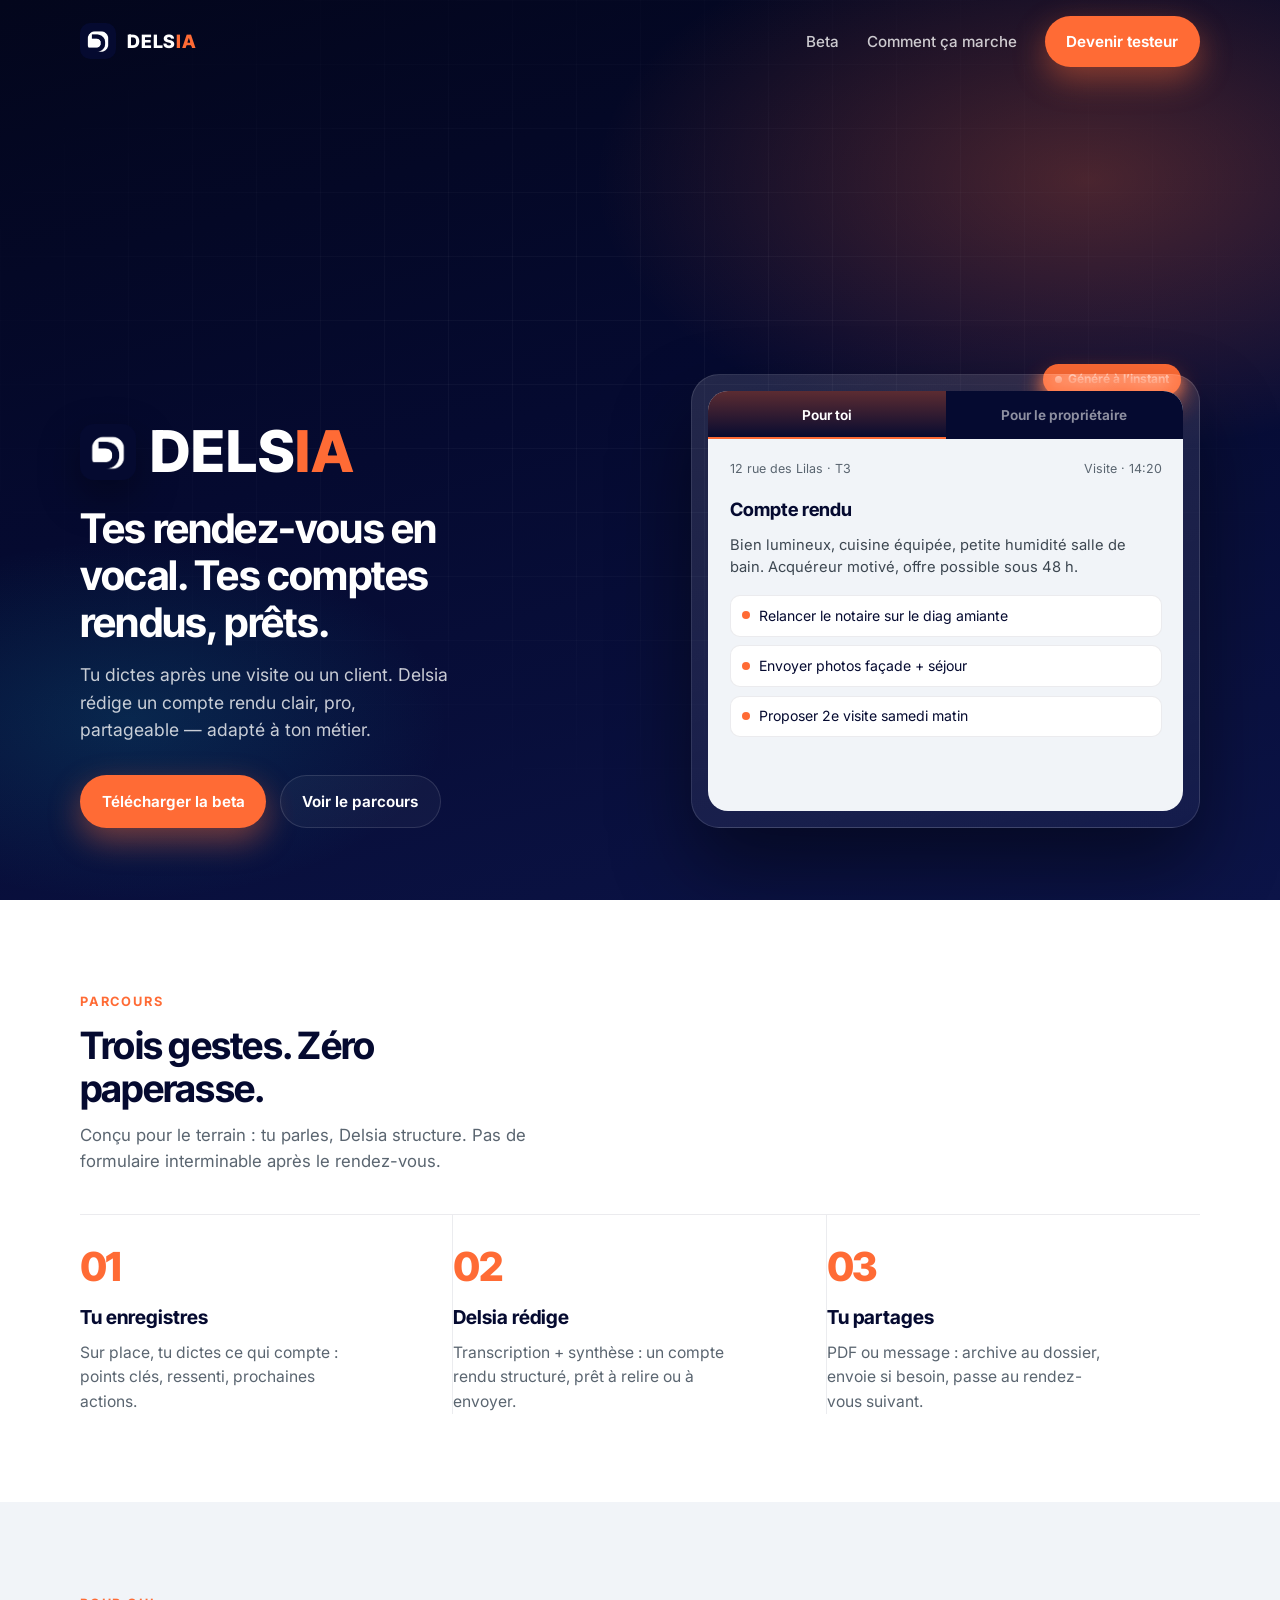
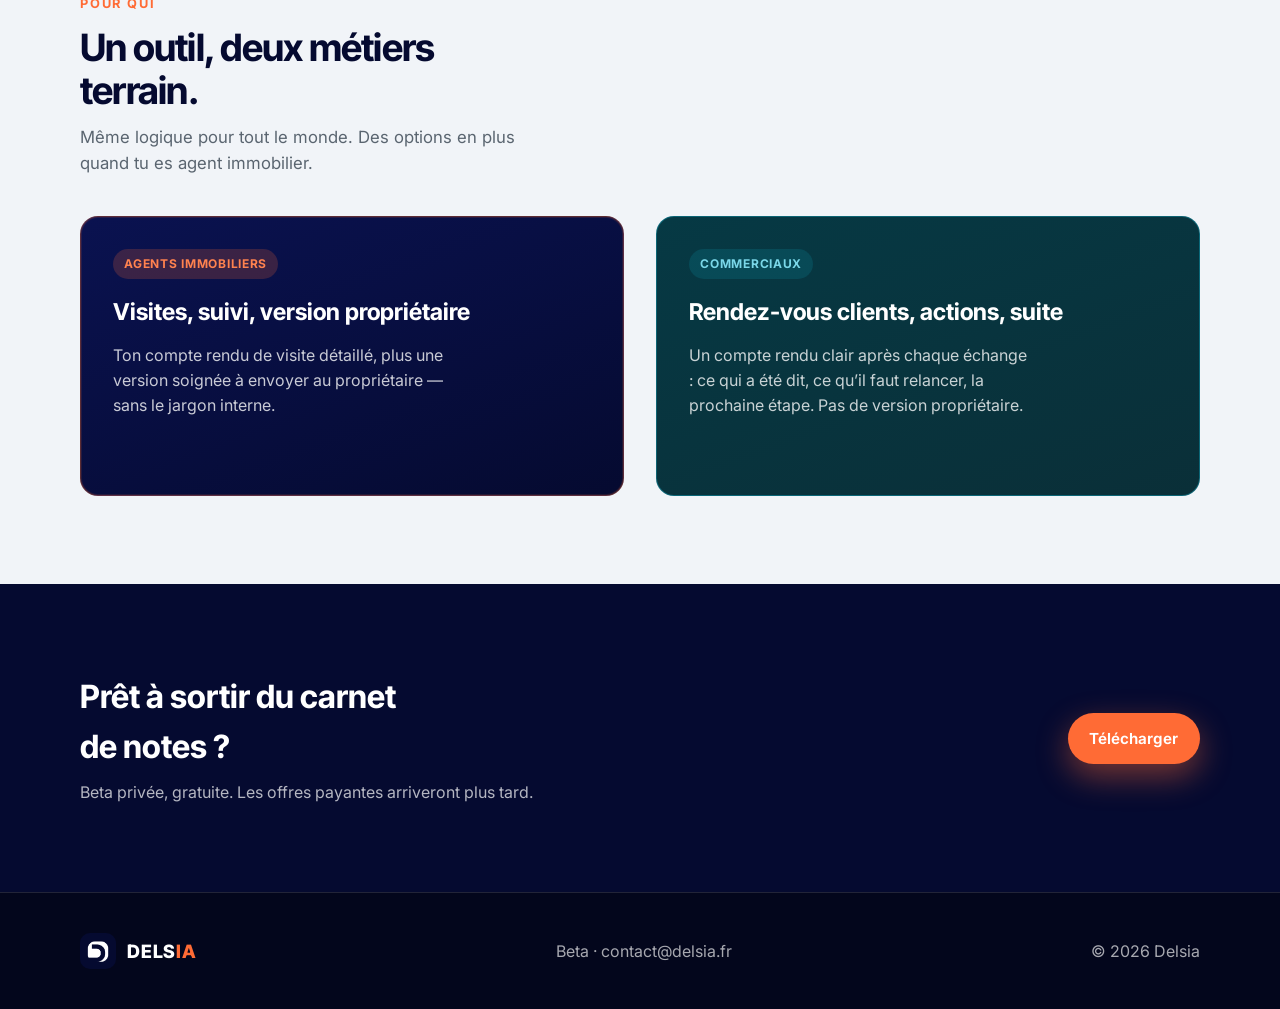
==== index.html @ 152657a9 "Beta: add TestFlight and Play Store download links. Co-authored-by: Cursor <cursoragent@cursor.com>" ====
<!DOCTYPE html>
<html lang="fr">
  <head>
    <meta charset="utf-8" />
    <meta name="viewport" content="width=device-width, initial-scale=1" />
    <title>Delsia — Du vocal au compte rendu, pour agents et commerciaux</title>
    <meta
      name="description"
      content="Delsia transforme vos notes vocales de visite ou de rendez-vous en comptes rendus clairs, prêts à partager."
    />
    <link rel="icon" href="favicon.png" />
    <link rel="preconnect" href="https://fonts.googleapis.com" />
    <link rel="preconnect" href="https://fonts.gstatic.com" crossorigin />
    <link
      href="https://fonts.googleapis.com/css2?family=Inter:wght@400;500;600;700&family=Inter+Tight:wght@600;700;800&display=swap"
      rel="stylesheet"
    />
    <link rel="stylesheet" href="styles.css" />
  </head>
  <body>
    <header class="nav" id="nav">
      <div class="wrap nav__inner">
        <a class="brand" href="index.html" aria-label="Delsia">
          <img class="brand__mark" src="assets/logo-icon.png" alt="" />
          <span class="brand__word">Dels<span>ia</span></span>
        </a>
        <button class="nav__toggle" id="navToggle" type="button" aria-label="Menu">☰</button>
        <nav class="nav__links" id="navLinks">
          <a href="pricing.html">Beta</a>
          <a href="#fonctionnement">Comment ça marche</a>
          <a class="btn btn--primary" href="pricing.html">Devenir testeur</a>
        </nav>
      </div>
    </header>

    <main>
      <section class="hero">
        <div class="hero__grid" aria-hidden="true"></div>
        <div class="wrap hero__inner">
          <div>
            <div class="hero__brand">
              <img src="assets/logo-icon.png" alt="Logo Delsia" width="56" height="56" />
              <div class="hero__brand-name">Dels<span>ia</span></div>
            </div>
            <h1>Tes rendez-vous en vocal. Tes comptes rendus, prêts.</h1>
            <p class="hero__lead">
              Tu dictes après une visite ou un client. Delsia rédige un compte rendu clair, pro, partageable — adapté
              à ton métier.
            </p>
            <div class="hero__ctas">
              <a class="btn btn--primary" href="pricing.html">Télécharger la beta</a>
              <a class="btn btn--ghost" href="#fonctionnement">Voir le parcours</a>
            </div>
          </div>

          <div class="hero__visual" aria-label="Aperçu d’un compte rendu Delsia">
            <span class="badge-live"><i></i> Généré à l’instant</span>
            <div class="device">
              <div class="device__screen">
                <div class="cr-tabs" role="tablist">
                  <button type="button" class="is-active" data-tab="agent" role="tab" aria-selected="true">
                    Pour toi
                  </button>
                  <button type="button" data-tab="owner" role="tab" aria-selected="false">
                    Pour le propriétaire
                  </button>
                </div>
                <div class="cr-panel is-active" data-panel="agent" role="tabpanel">
                  <div class="cr-panel__meta">
                    <span>12 rue des Lilas · T3</span>
                    <span>Visite · 14:20</span>
                  </div>
                  <h3>Compte rendu</h3>
                  <p>
                    Bien lumineux, cuisine équipée, petite humidité salle de bain. Acquéreur motivé, offre possible
                    sous 48 h.
                  </p>
                  <ul>
                    <li>Relancer le notaire sur le diag amiante</li>
                    <li>Envoyer photos façade + séjour</li>
                    <li>Proposer 2e visite samedi matin</li>
                  </ul>
                </div>
                <div class="cr-panel cr-panel--owner" data-panel="owner" role="tabpanel" hidden>
                  <div class="cr-panel__meta">
                    <span>Agents immobiliers</span>
                    <span>Ton clair · prêt à envoyer</span>
                  </div>
                  <h3>Version propriétaire</h3>
                  <p>
                    La visite s’est bien déroulée. L’acquéreur a apprécié la luminosité et l’agencement. Un point
                    d’attention sur la salle de bain sera précisé.
                  </p>
                  <ul>
                    <li>Intérêt confirmé sur le bien</li>
                    <li>Suite possible dans les prochains jours</li>
                    <li>Nous restons en contact pour la suite</li>
                  </ul>
                </div>
              </div>
            </div>
          </div>
        </div>
      </section>

      <section class="section section--white" id="fonctionnement">
        <div class="wrap">
          <span class="section__eyebrow">Parcours</span>
          <h2 class="section__title">Trois gestes. Zéro paperasse.</h2>
          <p class="section__lead">
            Conçu pour le terrain : tu parles, Delsia structure. Pas de formulaire interminable après le rendez-vous.
          </p>
          <div class="steps">
            <article class="step">
              <span class="step__num">01</span>
              <h3>Tu enregistres</h3>
              <p>Sur place, tu dictes ce qui compte : points clés, ressenti, prochaines actions.</p>
            </article>
            <article class="step">
              <span class="step__num">02</span>
              <h3>Delsia rédige</h3>
              <p>Transcription + synthèse : un compte rendu structuré, prêt à relire ou à envoyer.</p>
            </article>
            <article class="step">
              <span class="step__num">03</span>
              <h3>Tu partages</h3>
              <p>PDF ou message : archive au dossier, envoie si besoin, passe au rendez-vous suivant.</p>
            </article>
          </div>
        </div>
      </section>

      <section class="section" id="metiers">
        <div class="wrap">
          <span class="section__eyebrow">Pour qui</span>
          <h2 class="section__title">Un outil, deux métiers terrain.</h2>
          <p class="section__lead">
            Même logique pour tout le monde. Des options en plus quand tu es agent immobilier.
          </p>
          <div class="split">
            <article class="panel panel--agent">
              <span class="panel__tag">Agents immobiliers</span>
              <h3>Visites, suivi, version propriétaire</h3>
              <p>
                Ton compte rendu de visite détaillé, plus une version soignée à envoyer au propriétaire — sans le
                jargon interne.
              </p>
            </article>
            <article class="panel panel--owner">
              <span class="panel__tag">Commerciaux</span>
              <h3>Rendez-vous clients, actions, suite</h3>
              <p>
                Un compte rendu clair après chaque échange : ce qui a été dit, ce qu’il faut relancer, la prochaine
                étape. Pas de version propriétaire.
              </p>
            </article>
          </div>
        </div>
      </section>

      <section class="section section--navy">
        <div class="wrap cta-band">
          <div>
            <h2>Prêt à sortir du carnet de notes ?</h2>
            <p>Beta privée, gratuite. Les offres payantes arriveront plus tard.</p>
          </div>
          <a class="btn btn--primary" href="pricing.html">Télécharger</a>
        </div>
      </section>
    </main>

    <footer class="footer">
      <div class="wrap footer__inner">
        <a class="brand" href="index.html">
          <img class="brand__mark" src="assets/logo-icon.png" alt="" />
          <span class="brand__word">Dels<span>ia</span></span>
        </a>
        <div>
          <a href="pricing.html">Beta</a>
          ·
          <a href="mailto:contact@delsia.fr">contact@delsia.fr</a>
        </div>
        <span>© <span id="year"></span> Delsia</span>
      </div>
    </footer>

    <script src="script.js"></script>
  </body>
</html>
---- styles.css ----
/* Delsia — identité */
:root {
  --navy: #050a30;
  --navy-deep: #03061c;
  --navy-lift: #0c1448;
  --orange: #ff6b35;
  --orange-hot: #ff824f;
  --orange-glow: rgba(255, 107, 53, 0.45);
  --teal: #109fb9;
  --teal-soft: rgba(16, 159, 185, 0.18);
  --fog: #f1f4f8;
  --ink: #050a30;
  --muted: #5a6570;
  --white: #ffffff;
  --line: rgba(255, 255, 255, 0.12);
  --line-dark: rgba(5, 10, 48, 0.08);
  --radius: 18px;
  --font-display: "Inter Tight", "Inter", system-ui, sans-serif;
  --font-body: "Inter", system-ui, sans-serif;
  --ease: cubic-bezier(0.22, 1, 0.36, 1);
}

*,
*::before,
*::after {
  box-sizing: border-box;
}

html {
  scroll-behavior: smooth;
}

body {
  margin: 0;
  font-family: var(--font-body);
  color: var(--ink);
  background: var(--fog);
  line-height: 1.55;
  -webkit-font-smoothing: antialiased;
}

img {
  max-width: 100%;
  display: block;
}

a {
  color: inherit;
  text-decoration: none;
}

button {
  font: inherit;
  cursor: pointer;
  border: 0;
  background: none;
}

.wrap {
  width: min(1120px, calc(100% - 2.5rem));
  margin-inline: auto;
}

/* ——— Nav ——— */
.nav {
  position: fixed;
  inset: 0 0 auto;
  z-index: 50;
  padding: 1rem 0;
  transition: background 0.35s var(--ease), backdrop-filter 0.35s var(--ease);
}

.nav.is-solid {
  background: rgba(5, 10, 48, 0.88);
  backdrop-filter: blur(14px);
  border-bottom: 1px solid var(--line);
}

.nav__inner {
  display: flex;
  align-items: center;
  justify-content: space-between;
  gap: 1rem;
}

.brand {
  display: inline-flex;
  align-items: center;
  gap: 0.7rem;
}

.brand__mark {
  width: 36px;
  height: 36px;
  border-radius: 10px;
}

.brand__word {
  font-family: var(--font-display);
  font-weight: 800;
  font-size: 1.15rem;
  letter-spacing: 0.04em;
  color: var(--white);
  text-transform: uppercase;
}

.brand__word span {
  color: var(--orange);
}

.nav__links {
  display: flex;
  align-items: center;
  gap: 1.75rem;
}

.nav__links a:not(.btn) {
  color: rgba(255, 255, 255, 0.78);
  font-size: 0.95rem;
  font-weight: 500;
  transition: color 0.2s;
}

.nav__links a:not(.btn):hover {
  color: var(--white);
}

.nav__toggle {
  display: none;
  width: 44px;
  height: 44px;
  border-radius: 12px;
  border: 1px solid var(--line);
  color: var(--white);
  align-items: center;
  justify-content: center;
}

/* ——— Buttons ——— */
.btn {
  display: inline-flex;
  align-items: center;
  justify-content: center;
  gap: 0.5rem;
  padding: 0.85rem 1.35rem;
  border-radius: 999px;
  font-weight: 650;
  font-size: 0.95rem;
  transition: transform 0.25s var(--ease), background 0.25s, box-shadow 0.25s;
}

.btn:hover {
  transform: translateY(-2px);
}

.btn--primary {
  background: var(--orange);
  color: var(--white);
  box-shadow: 0 12px 32px var(--orange-glow);
}

.btn--primary:hover {
  background: var(--orange-hot);
}

.btn--ghost {
  color: var(--white);
  border: 1px solid var(--line);
  background: rgba(255, 255, 255, 0.04);
}

.btn--ghost:hover {
  border-color: rgba(255, 255, 255, 0.35);
  background: rgba(255, 255, 255, 0.08);
}

.btn--navy {
  background: var(--navy);
  color: var(--white);
}

.btn--outline-dark {
  border: 1px solid var(--line-dark);
  color: var(--navy);
  background: var(--white);
}

/* ——— Hero ——— */
.hero {
  position: relative;
  min-height: 100svh;
  display: flex;
  align-items: flex-end;
  padding: 7.5rem 0 4.5rem;
  color: var(--white);
  background:
    radial-gradient(ellipse 70% 55% at 85% 20%, rgba(255, 107, 53, 0.28), transparent 55%),
    radial-gradient(ellipse 50% 40% at 10% 80%, rgba(16, 159, 185, 0.18), transparent 50%),
    linear-gradient(165deg, var(--navy-deep) 0%, var(--navy) 45%, var(--navy-lift) 100%);
  overflow: hidden;
}

.hero__grid {
  position: absolute;
  inset: 0;
  background-image:
    linear-gradient(rgba(255, 255, 255, 0.035) 1px, transparent 1px),
    linear-gradient(90deg, rgba(255, 255, 255, 0.035) 1px, transparent 1px);
  background-size: 64px 64px;
  mask-image: radial-gradient(ellipse 80% 70% at 50% 40%, #000 20%, transparent 75%);
  pointer-events: none;
}

.hero__inner {
  position: relative;
  display: grid;
  grid-template-columns: 1.05fr 0.95fr;
  gap: 3rem;
  align-items: end;
}

.hero__brand {
  display: flex;
  align-items: center;
  gap: 0.85rem;
  margin-bottom: 1.5rem;
  animation: rise 0.9s var(--ease) both;
}

.hero__brand img {
  width: 56px;
  height: 56px;
  border-radius: 14px;
  box-shadow: 0 16px 40px rgba(0, 0, 0, 0.35);
}

.hero__brand-name {
  font-family: var(--font-display);
  font-weight: 800;
  font-size: clamp(2.4rem, 5vw, 3.6rem);
  letter-spacing: 0.02em;
  line-height: 1;
  text-transform: uppercase;
}

.hero__brand-name span {
  color: var(--orange);
}

.hero h1 {
  margin: 0 0 1rem;
  font-family: var(--font-display);
  font-weight: 700;
  font-size: clamp(1.75rem, 3.4vw, 2.55rem);
  line-height: 1.15;
  letter-spacing: -0.02em;
  max-width: 14ch;
  animation: rise 0.9s 0.08s var(--ease) both;
}

.hero__lead {
  margin: 0 0 2rem;
  max-width: 34ch;
  font-size: 1.1rem;
  color: rgba(255, 255, 255, 0.78);
  animation: rise 0.9s 0.16s var(--ease) both;
}

.hero__ctas {
  display: flex;
  flex-wrap: wrap;
  gap: 0.85rem;
  animation: rise 0.9s 0.24s var(--ease) both;
}

.hero__visual {
  position: relative;
  animation: float-in 1.1s 0.2s var(--ease) both;
}

.device {
  position: relative;
  border-radius: 28px;
  padding: 1rem;
  background: linear-gradient(160deg, rgba(255, 255, 255, 0.12), rgba(255, 255, 255, 0.04));
  border: 1px solid var(--line);
  box-shadow: 0 40px 80px rgba(0, 0, 0, 0.45);
  backdrop-filter: blur(8px);
  animation: float 7s ease-in-out infinite;
}

.device__screen {
  border-radius: 20px;
  overflow: hidden;
  background: var(--fog);
  color: var(--ink);
  min-height: 420px;
}

.cr-tabs {
  display: grid;
  grid-template-columns: 1fr 1fr;
  background: var(--navy);
}

.cr-tabs button {
  padding: 0.85rem;
  color: rgba(255, 255, 255, 0.55);
  font-weight: 650;
  font-size: 0.85rem;
}

.cr-tabs button.is-active {
  color: var(--white);
  background: linear-gradient(180deg, rgba(255, 107, 53, 0.35), transparent);
  box-shadow: inset 0 -2px 0 var(--orange);
}

.cr-tabs button[data-tab="owner"].is-active {
  background: linear-gradient(180deg, rgba(16, 159, 185, 0.4), transparent);
  box-shadow: inset 0 -2px 0 var(--teal);
}

.cr-panel {
  display: none;
  padding: 1.25rem 1.35rem 1.5rem;
}

.cr-panel.is-active {
  display: block;
}

.cr-panel__meta {
  display: flex;
  justify-content: space-between;
  gap: 1rem;
  margin-bottom: 1rem;
  font-size: 0.78rem;
  color: var(--muted);
}

.cr-panel h3 {
  margin: 0 0 0.65rem;
  font-family: var(--font-display);
  font-size: 1.15rem;
}

.cr-panel p {
  margin: 0 0 1rem;
  font-size: 0.92rem;
  color: #3d4751;
}

.cr-panel ul {
  margin: 0;
  padding: 0;
  list-style: none;
  display: grid;
  gap: 0.55rem;
}

.cr-panel li {
  display: flex;
  gap: 0.55rem;
  align-items: flex-start;
  font-size: 0.88rem;
  padding: 0.55rem 0.7rem;
  border-radius: 10px;
  background: var(--white);
  border: 1px solid var(--line-dark);
}

.cr-panel li::before {
  content: "";
  width: 8px;
  height: 8px;
  margin-top: 0.4rem;
  border-radius: 50%;
  background: var(--orange);
  flex-shrink: 0;
}

.cr-panel--owner li::before {
  background: var(--teal);
}

.badge-live {
  position: absolute;
  top: -0.65rem;
  right: 1.2rem;
  display: inline-flex;
  align-items: center;
  gap: 0.4rem;
  padding: 0.4rem 0.75rem;
  border-radius: 999px;
  background: var(--orange);
  color: var(--white);
  font-size: 0.75rem;
  font-weight: 700;
  box-shadow: 0 10px 24px var(--orange-glow);
}

.badge-live i {
  width: 7px;
  height: 7px;
  border-radius: 50%;
  background: var(--white);
  animation: pulse 1.4s ease-in-out infinite;
}

/* ——— Sections ——— */
.section {
  padding: 5.5rem 0;
}

.section--white {
  background: var(--white);
}

.section--navy {
  background: var(--navy);
  color: var(--white);
}

.section__eyebrow {
  display: inline-block;
  margin-bottom: 0.75rem;
  font-size: 0.8rem;
  font-weight: 700;
  letter-spacing: 0.14em;
  text-transform: uppercase;
  color: var(--orange);
}

.section__title {
  margin: 0 0 0.75rem;
  font-family: var(--font-display);
  font-weight: 700;
  font-size: clamp(1.7rem, 3vw, 2.35rem);
  letter-spacing: -0.02em;
  line-height: 1.15;
  max-width: 18ch;
}

.section__lead {
  margin: 0 0 2.5rem;
  max-width: 42ch;
  color: var(--muted);
  font-size: 1.05rem;
}

.section--navy .section__lead {
  color: rgba(255, 255, 255, 0.7);
}

.steps {
  display: grid;
  grid-template-columns: repeat(3, 1fr);
  gap: 0;
  border-top: 1px solid var(--line-dark);
}

.step {
  padding: 2rem 1.5rem 0 0;
  border-right: 1px solid var(--line-dark);
}

.step:last-child {
  border-right: 0;
  padding-right: 0;
}

.step:first-child {
  padding-left: 0;
}

.step__num {
  display: block;
  margin-bottom: 1rem;
  font-family: var(--font-display);
  font-weight: 800;
  font-size: 2.5rem;
  line-height: 1;
  color: var(--orange);
  letter-spacing: -0.04em;
}

.step h3 {
  margin: 0 0 0.5rem;
  font-family: var(--font-display);
  font-size: 1.2rem;
}

.step p {
  margin: 0;
  color: var(--muted);
  font-size: 0.98rem;
  max-width: 28ch;
}

.split {
  display: grid;
  grid-template-columns: 1fr 1fr;
  gap: 2rem;
}

.panel {
  padding: 2rem;
  border-radius: var(--radius);
  min-height: 280px;
}

.panel--agent {
  background: linear-gradient(160deg, #0a1250, var(--navy));
  color: var(--white);
  border: 1px solid rgba(255, 107, 53, 0.35);
  box-shadow: inset 0 0 0 1px rgba(255, 107, 53, 0.12);
}

.panel--owner {
  background: linear-gradient(160deg, #063944, #0a2f38);
  color: var(--white);
  border: 1px solid rgba(16, 159, 185, 0.45);
}

.panel__tag {
  display: inline-block;
  margin-bottom: 1rem;
  padding: 0.35rem 0.7rem;
  border-radius: 999px;
  font-size: 0.75rem;
  font-weight: 700;
  letter-spacing: 0.06em;
  text-transform: uppercase;
}

.panel--agent .panel__tag {
  background: rgba(255, 107, 53, 0.2);
  color: var(--orange-hot);
}

.panel--owner .panel__tag {
  background: var(--teal-soft);
  color: #7ad7e8;
}

.panel h3 {
  margin: 0 0 0.75rem;
  font-family: var(--font-display);
  font-size: 1.45rem;
}

.panel p {
  margin: 0;
  color: rgba(255, 255, 255, 0.78);
  max-width: 34ch;
}

.cta-band {
  display: flex;
  flex-wrap: wrap;
  align-items: center;
  justify-content: space-between;
  gap: 1.5rem;
}

.cta-band h2 {
  margin: 0;
  font-family: var(--font-display);
  font-size: clamp(1.5rem, 2.8vw, 2rem);
  max-width: 16ch;
}

.cta-band p {
  margin: 0.5rem 0 0;
  color: rgba(255, 255, 255, 0.7);
}

/* ——— Pricing ——— */
.page-hero {
  padding: 8.5rem 0 3.5rem;
  background:
    radial-gradient(ellipse 60% 50% at 90% 0%, rgba(255, 107, 53, 0.22), transparent 55%),
    linear-gradient(180deg, var(--navy-deep), var(--navy));
  color: var(--white);
}

.page-hero h1 {
  margin: 0 0 0.75rem;
  font-family: var(--font-display);
  font-size: clamp(2rem, 4vw, 3rem);
  letter-spacing: -0.02em;
}

.page-hero p {
  margin: 0;
  max-width: 40ch;
  color: rgba(255, 255, 255, 0.72);
  font-size: 1.1rem;
}

.plans {
  display: grid;
  grid-template-columns: repeat(3, 1fr);
  gap: 1.25rem;
  margin-top: -2.5rem;
  padding-bottom: 5rem;
}

.plans--single {
  grid-template-columns: minmax(0, 420px);
  justify-content: center;
}

.plans--single .plan--featured::before {
  content: "Beta";
}

.beta-how {
  padding-top: 0;
}

.plan {
  position: relative;
  padding: 1.75rem;
  border-radius: 22px;
  background: var(--white);
  border: 1px solid var(--line-dark);
  box-shadow: 0 18px 40px rgba(5, 10, 48, 0.06);
  display: flex;
  flex-direction: column;
  gap: 1.25rem;
  transition: transform 0.3s var(--ease);
}

.plan:hover {
  transform: translateY(-4px);
}

.plan--featured {
  background: var(--navy);
  color: var(--white);
  border-color: transparent;
  box-shadow: 0 28px 60px rgba(5, 10, 48, 0.35);
}

.plan--featured::before {
  content: "Recommandé";
  position: absolute;
  top: -0.7rem;
  left: 1.5rem;
  padding: 0.35rem 0.75rem;
  border-radius: 999px;
  background: var(--orange);
  color: var(--white);
  font-size: 0.72rem;
  font-weight: 800;
  letter-spacing: 0.04em;
  text-transform: uppercase;
}

.plan__name {
  margin: 0;
  font-family: var(--font-display);
  font-size: 1.35rem;
}

.plan__price {
  margin: 0;
  font-family: var(--font-display);
  font-weight: 800;
  font-size: 2.4rem;
  letter-spacing: -0.03em;
  line-height: 1;
}

.plan__price small {
  font-size: 0.95rem;
  font-weight: 600;
  opacity: 0.65;
}

.plan__desc {
  margin: 0;
  font-size: 0.95rem;
  color: var(--muted);
}

.plan--featured .plan__desc {
  color: rgba(255, 255, 255, 0.7);
}

.plan ul {
  margin: 0;
  padding: 0;
  list-style: none;
  display: grid;
  gap: 0.65rem;
  flex: 1;
}

.plan li {
  display: flex;
  gap: 0.55rem;
  font-size: 0.92rem;
}

.plan li::before {
  content: "✓";
  color: var(--orange);
  font-weight: 800;
}

.plan--featured li::before {
  color: var(--orange-hot);
}

.btn--ghost-on-navy {
  color: var(--white);
  border: 1px solid var(--line);
  background: rgba(255, 255, 255, 0.06);
}

.btn--ghost-on-navy:hover {
  border-color: rgba(255, 255, 255, 0.35);
  background: rgba(255, 255, 255, 0.12);
}

.plan__ctas {
  display: grid;
  gap: 0.75rem;
}

.plan__ctas .btn {
  width: 100%;
}

.plan__note {
  margin: 0;
  font-size: 0.88rem;
  color: rgba(255, 255, 255, 0.65);
  text-align: center;
}

.plan__note a {
  color: var(--orange-hot);
  text-decoration: underline;
  text-underline-offset: 2px;
}

/* ——— Footer ——— */
.footer {
  padding: 2.5rem 0;
  background: var(--navy-deep);
  color: rgba(255, 255, 255, 0.65);
  border-top: 1px solid var(--line);
}

.footer__inner {
  display: flex;
  flex-wrap: wrap;
  align-items: center;
  justify-content: space-between;
  gap: 1rem;
}

.footer a:hover {
  color: var(--white);
}

/* ——— Motion ——— */
@keyframes rise {
  from {
    opacity: 0;
    transform: translateY(18px);
  }
  to {
    opacity: 1;
    transform: translateY(0);
  }
}

@keyframes float-in {
  from {
    opacity: 0;
    transform: translateY(28px) scale(0.98);
  }
  to {
    opacity: 1;
    transform: translateY(0) scale(1);
  }
}

@keyframes float {
  0%,
  100% {
    transform: translateY(0);
  }
  50% {
    transform: translateY(-10px);
  }
}

@keyframes pulse {
  0%,
  100% {
    opacity: 1;
  }
  50% {
    opacity: 0.35;
  }
}

@media (prefers-reduced-motion: reduce) {
  *,
  *::before,
  *::after {
    animation: none !important;
    transition: none !important;
  }
}

/* ——— Responsive ——— */
@media (max-width: 900px) {
  .hero__inner,
  .split,
  .plans,
  .steps {
    grid-template-columns: 1fr;
  }

  .step {
    border-right: 0;
    border-bottom: 1px solid var(--line-dark);
    padding: 1.5rem 0;
  }

  .step:last-child {
    border-bottom: 0;
  }

  .hero {
    align-items: stretch;
    padding-top: 6.5rem;
  }

  .hero h1 {
    max-width: none;
  }

  .nav__toggle {
    display: inline-flex;
  }

  .nav__links {
    display: none;
    position: absolute;
    top: calc(100% + 0.5rem);
    right: 1.25rem;
    left: 1.25rem;
    flex-direction: column;
    align-items: stretch;
    padding: 1rem;
    border-radius: 16px;
    background: rgba(5, 10, 48, 0.96);
    border: 1px solid var(--line);
  }

  .nav__links.is-open {
    display: flex;
  }
}
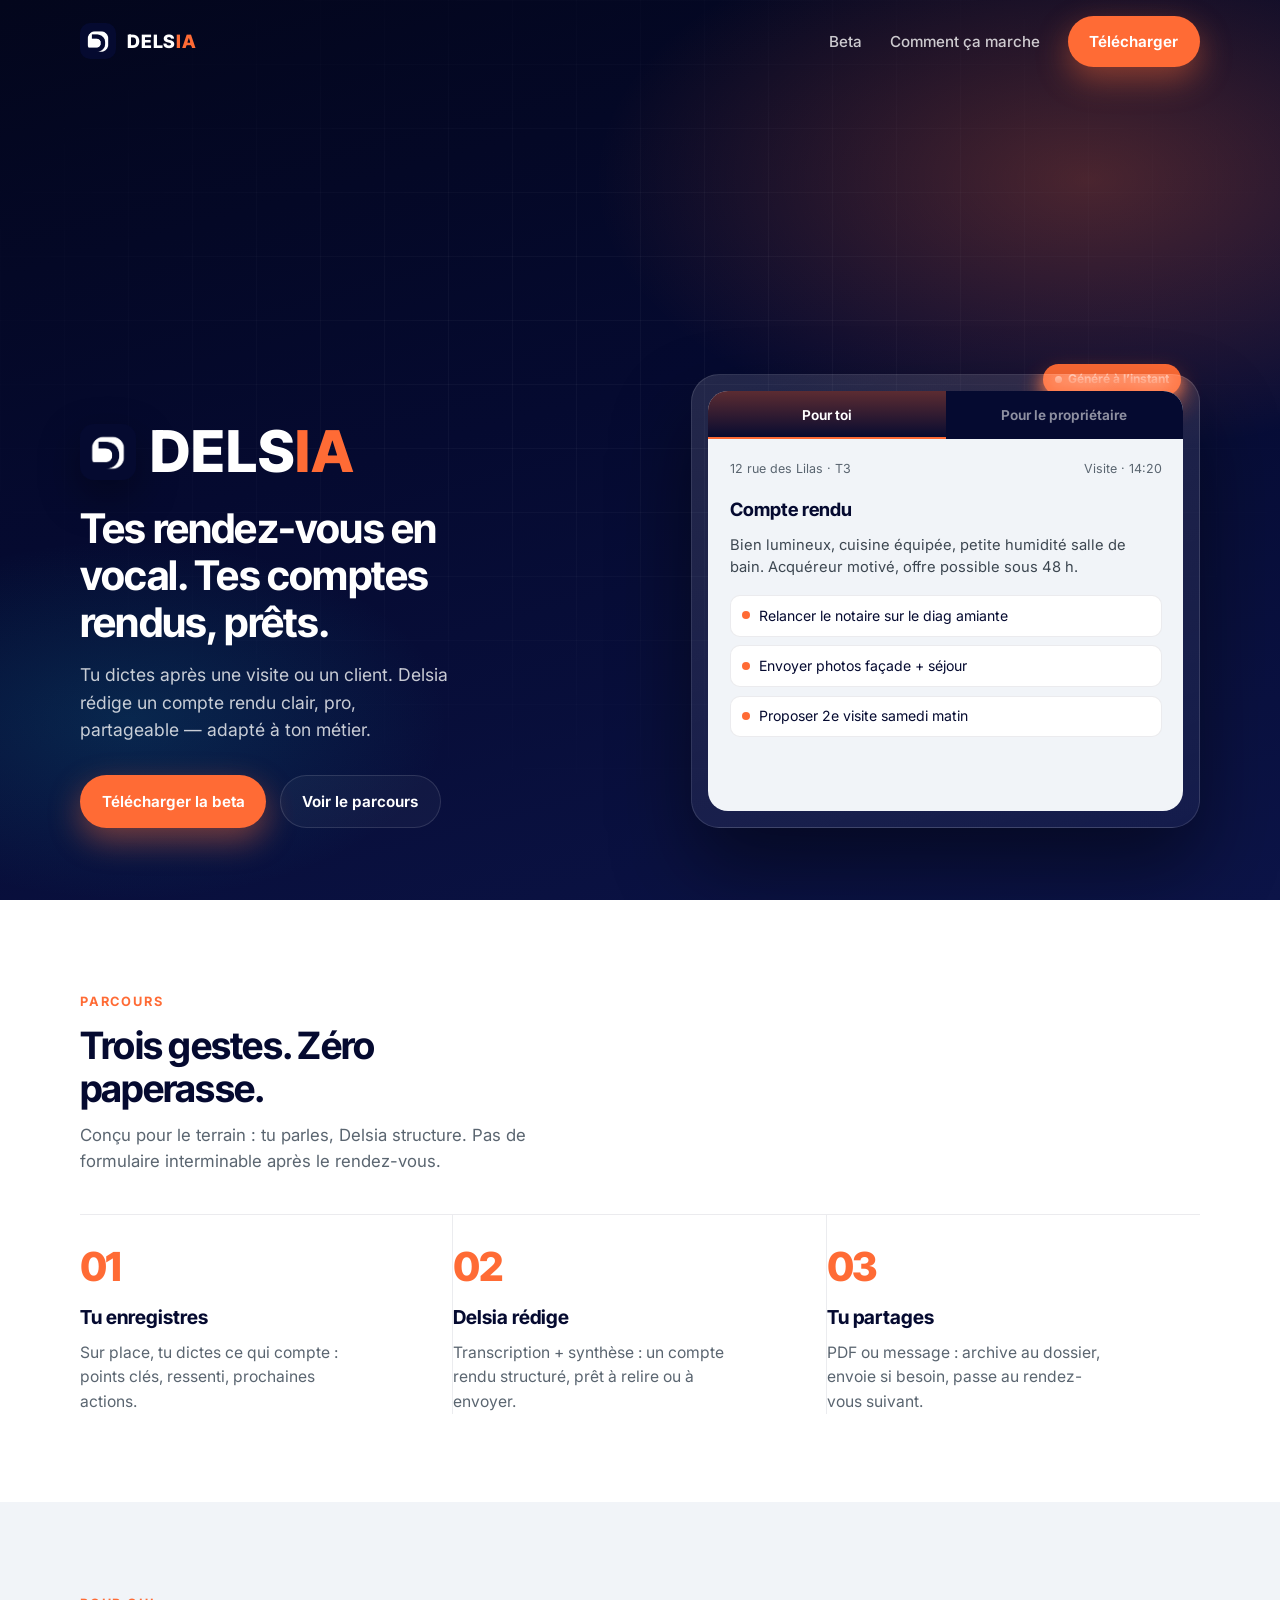
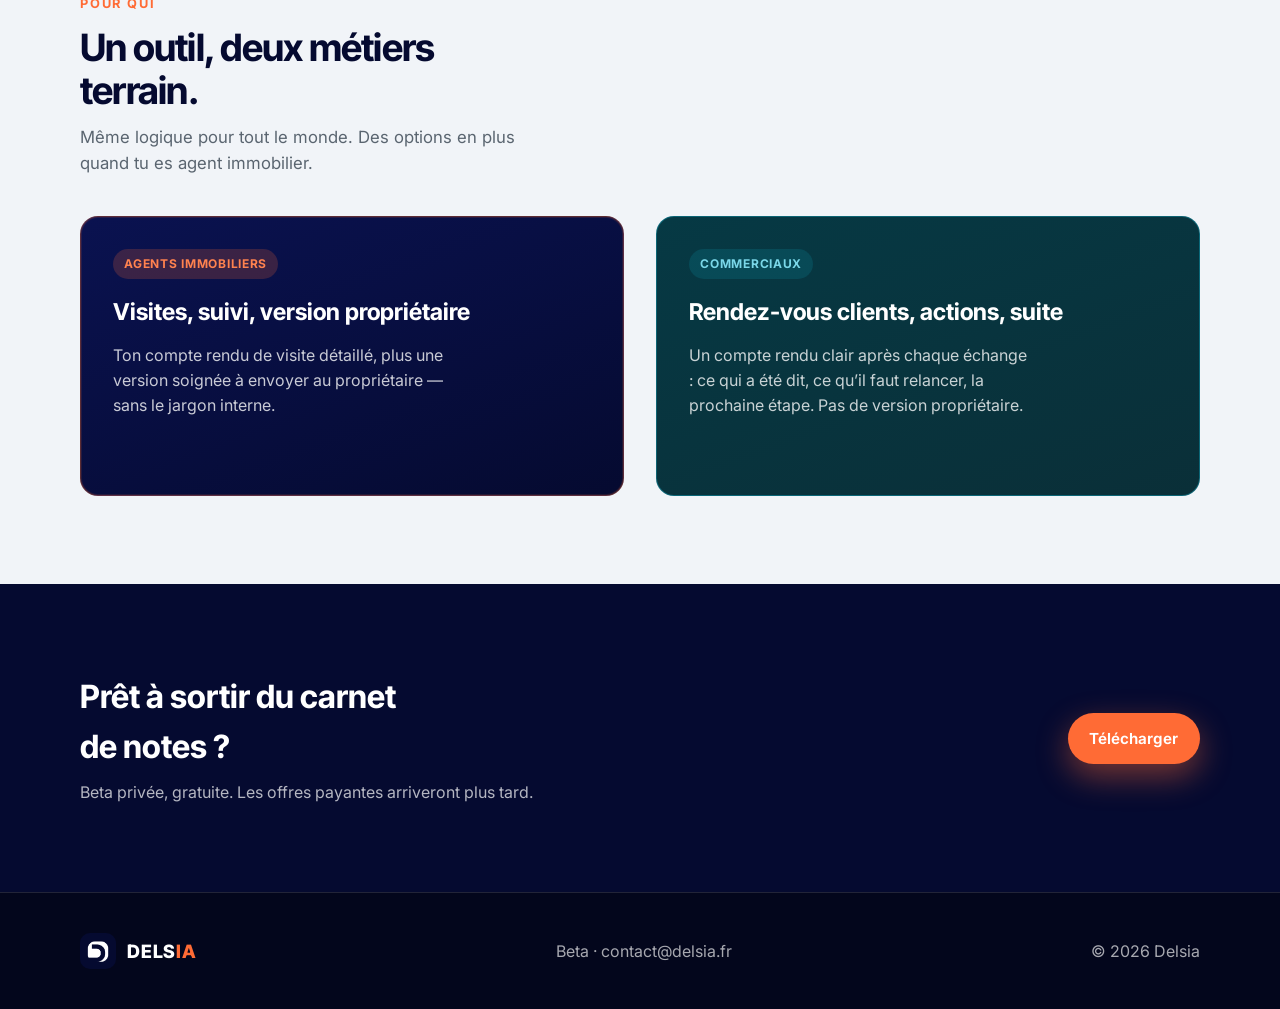
==== commit cb399371: "Home nav: Télécharger label for beta CTA. Co-authored-by: Cursor <cursoragent@cursor.com>" ====
--- a/index.html
+++ b/index.html
@@ -28,7 +28,7 @@
         <nav class="nav__links" id="navLinks">
           <a href="pricing.html">Beta</a>
           <a href="#fonctionnement">Comment ça marche</a>
-          <a class="btn btn--primary" href="pricing.html">Devenir testeur</a>
+          <a class="btn btn--primary" href="pricing.html">Télécharger</a>
         </nav>
       </div>
     </header>
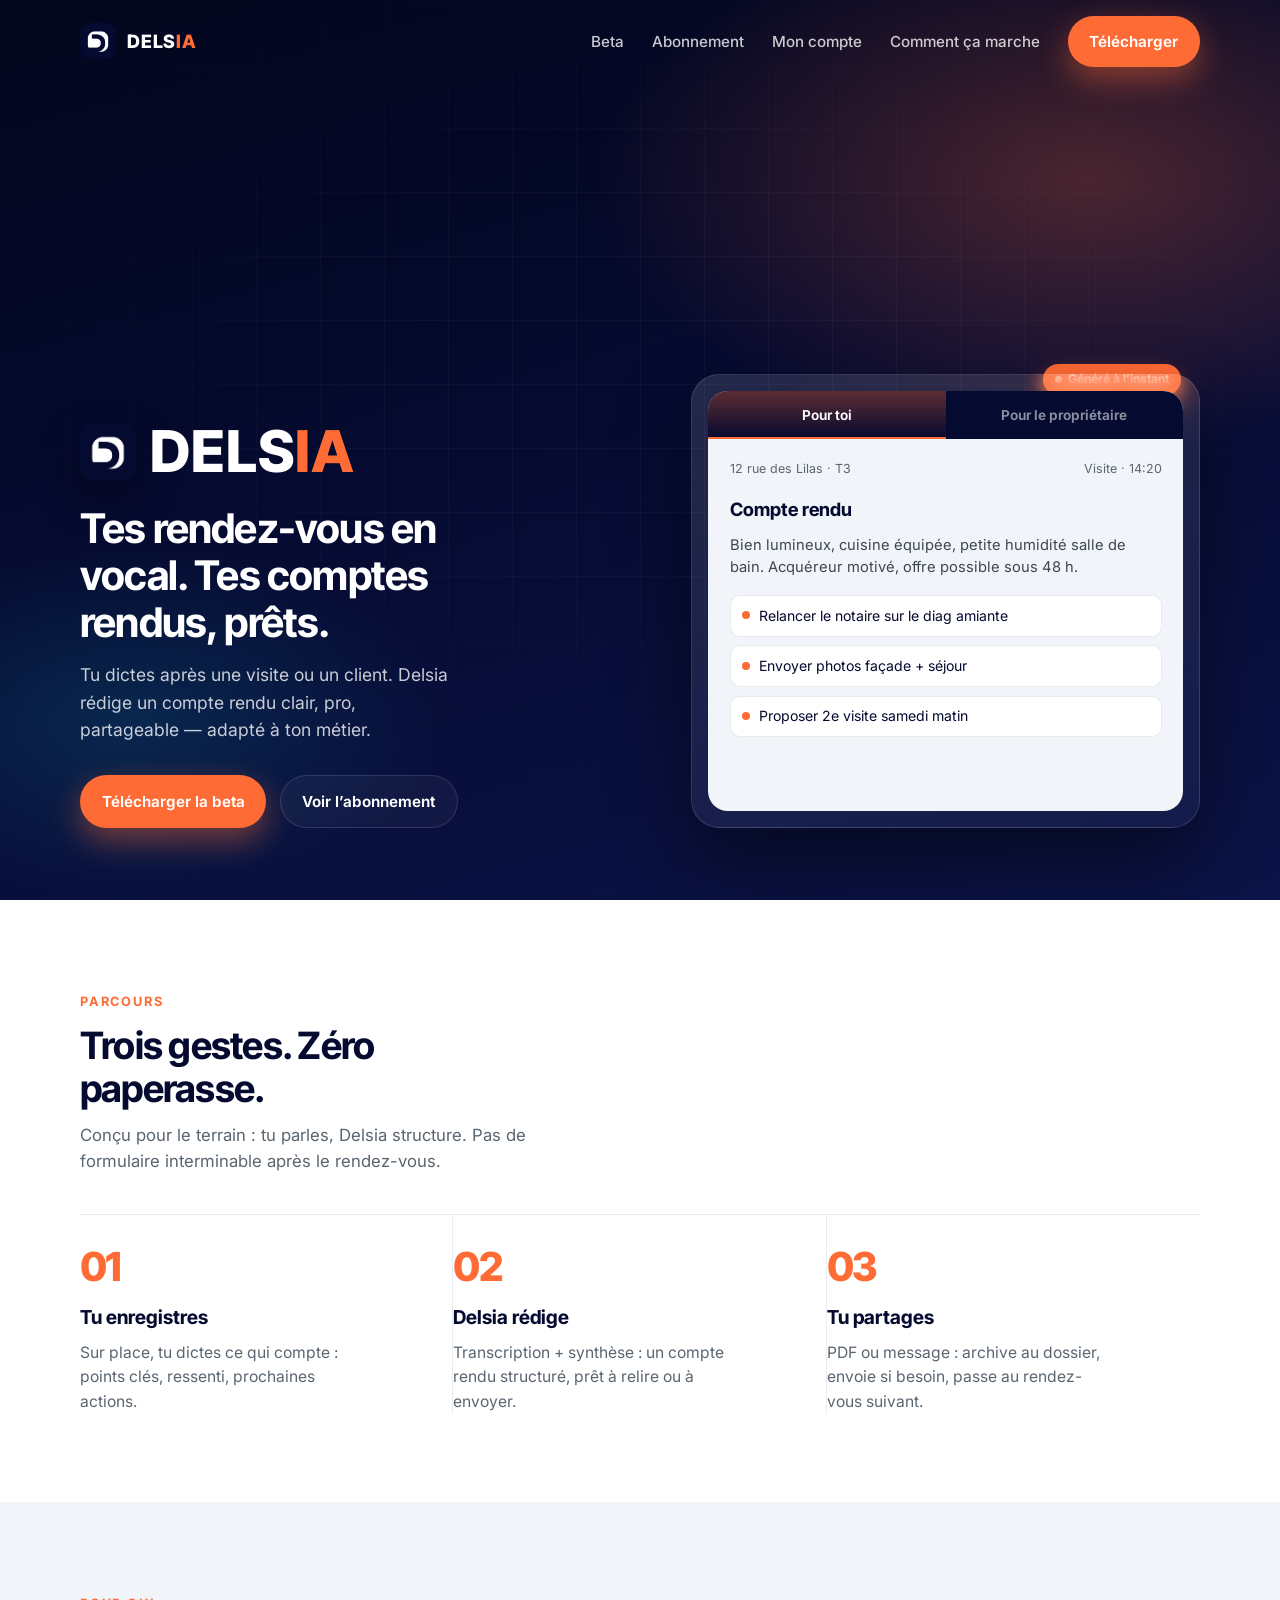
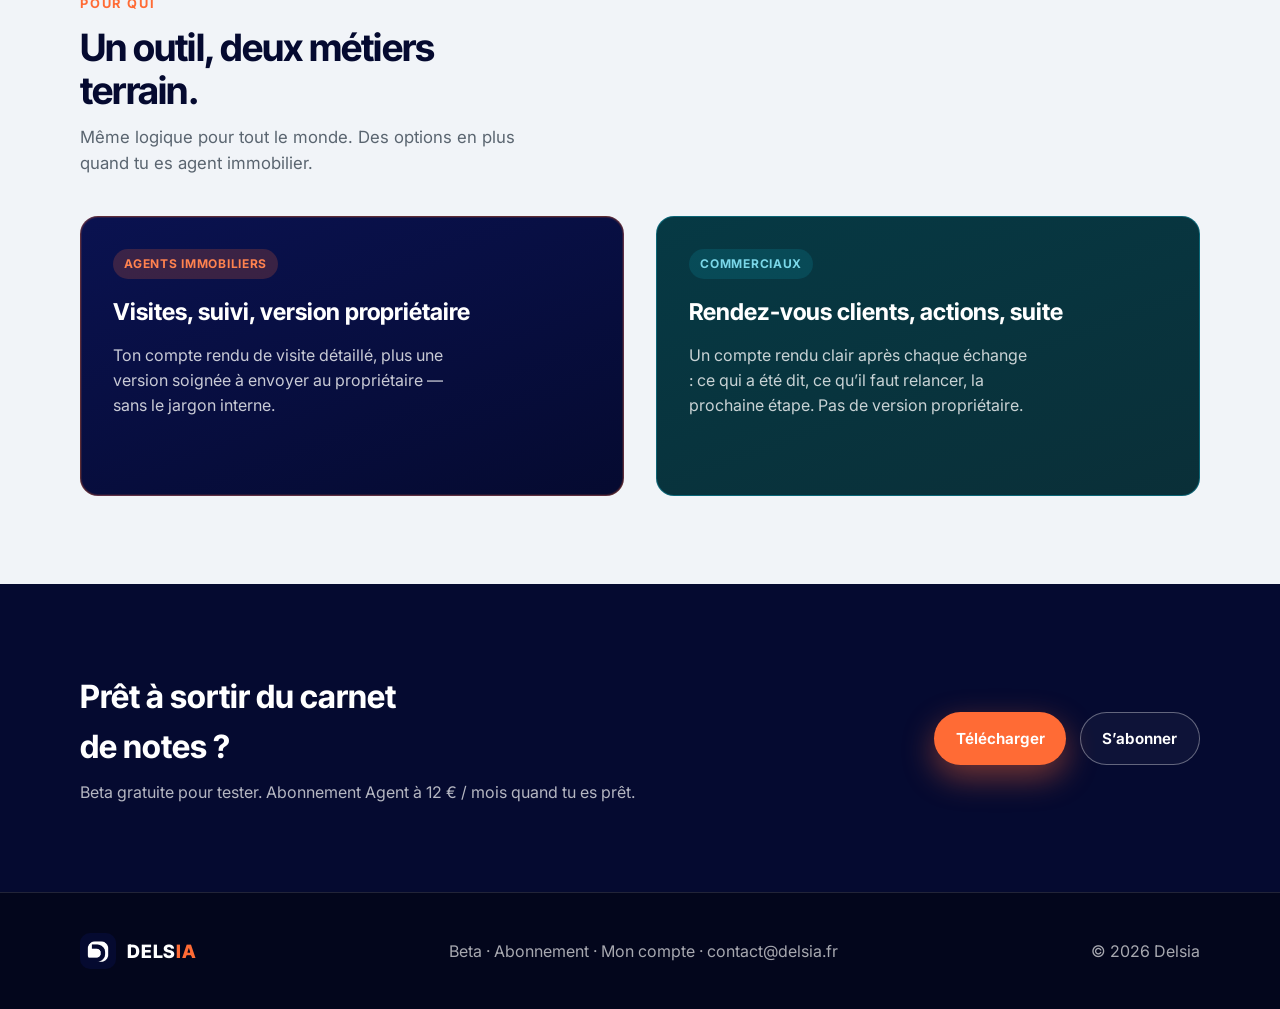
==== commit 7093fca2: "Link Abonnement and Mon compte across the site. Add compte page with Stripe portal; pricing shows Ag" ====
--- a/index.html
+++ b/index.html
@@ -27,6 +27,8 @@
         <button class="nav__toggle" id="navToggle" type="button" aria-label="Menu">☰</button>
         <nav class="nav__links" id="navLinks">
           <a href="pricing.html">Beta</a>
+          <a href="abonnement.html">Abonnement</a>
+          <a href="compte.html">Mon compte</a>
           <a href="#fonctionnement">Comment ça marche</a>
           <a class="btn btn--primary" href="pricing.html">Télécharger</a>
         </nav>
@@ -49,7 +51,7 @@
             </p>
             <div class="hero__ctas">
               <a class="btn btn--primary" href="pricing.html">Télécharger la beta</a>
-              <a class="btn btn--ghost" href="#fonctionnement">Voir le parcours</a>
+              <a class="btn btn--ghost" href="abonnement.html">Voir l’abonnement</a>
             </div>
           </div>
 
@@ -162,9 +164,12 @@
         <div class="wrap cta-band">
           <div>
             <h2>Prêt à sortir du carnet de notes ?</h2>
-            <p>Beta privée, gratuite. Les offres payantes arriveront plus tard.</p>
+            <p>Beta gratuite pour tester. Abonnement Agent à 12 € / mois quand tu es prêt.</p>
           </div>
-          <a class="btn btn--primary" href="pricing.html">Télécharger</a>
+          <div class="hero__ctas">
+            <a class="btn btn--primary" href="pricing.html">Télécharger</a>
+            <a class="btn btn--ghost" href="abonnement.html" style="color: #fff; border-color: rgba(255,255,255,.35)">S’abonner</a>
+          </div>
         </div>
       </section>
     </main>
@@ -178,6 +183,10 @@
         <div>
           <a href="pricing.html">Beta</a>
           ·
+          <a href="abonnement.html">Abonnement</a>
+          ·
+          <a href="compte.html">Mon compte</a>
+          ·
           <a href="mailto:contact@delsia.fr">contact@delsia.fr</a>
         </div>
         <span>© <span id="year"></span> Delsia</span>
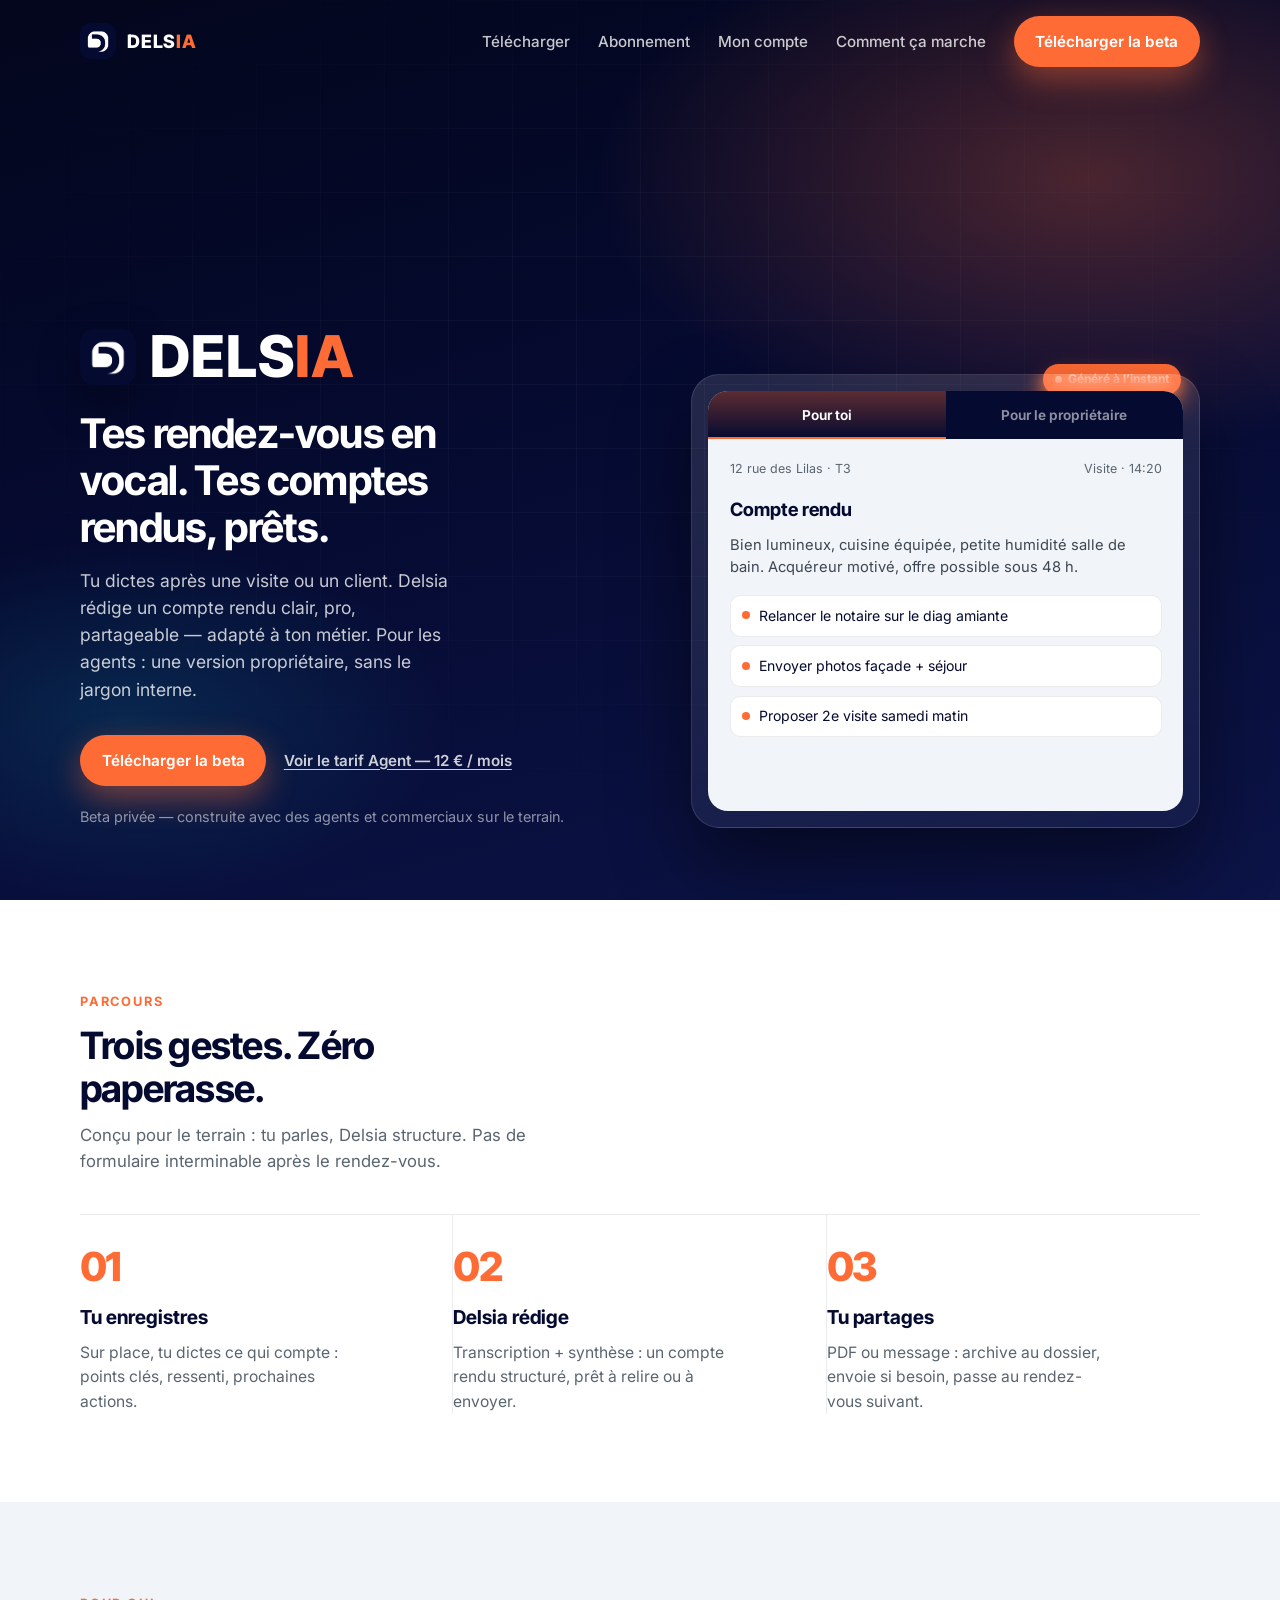
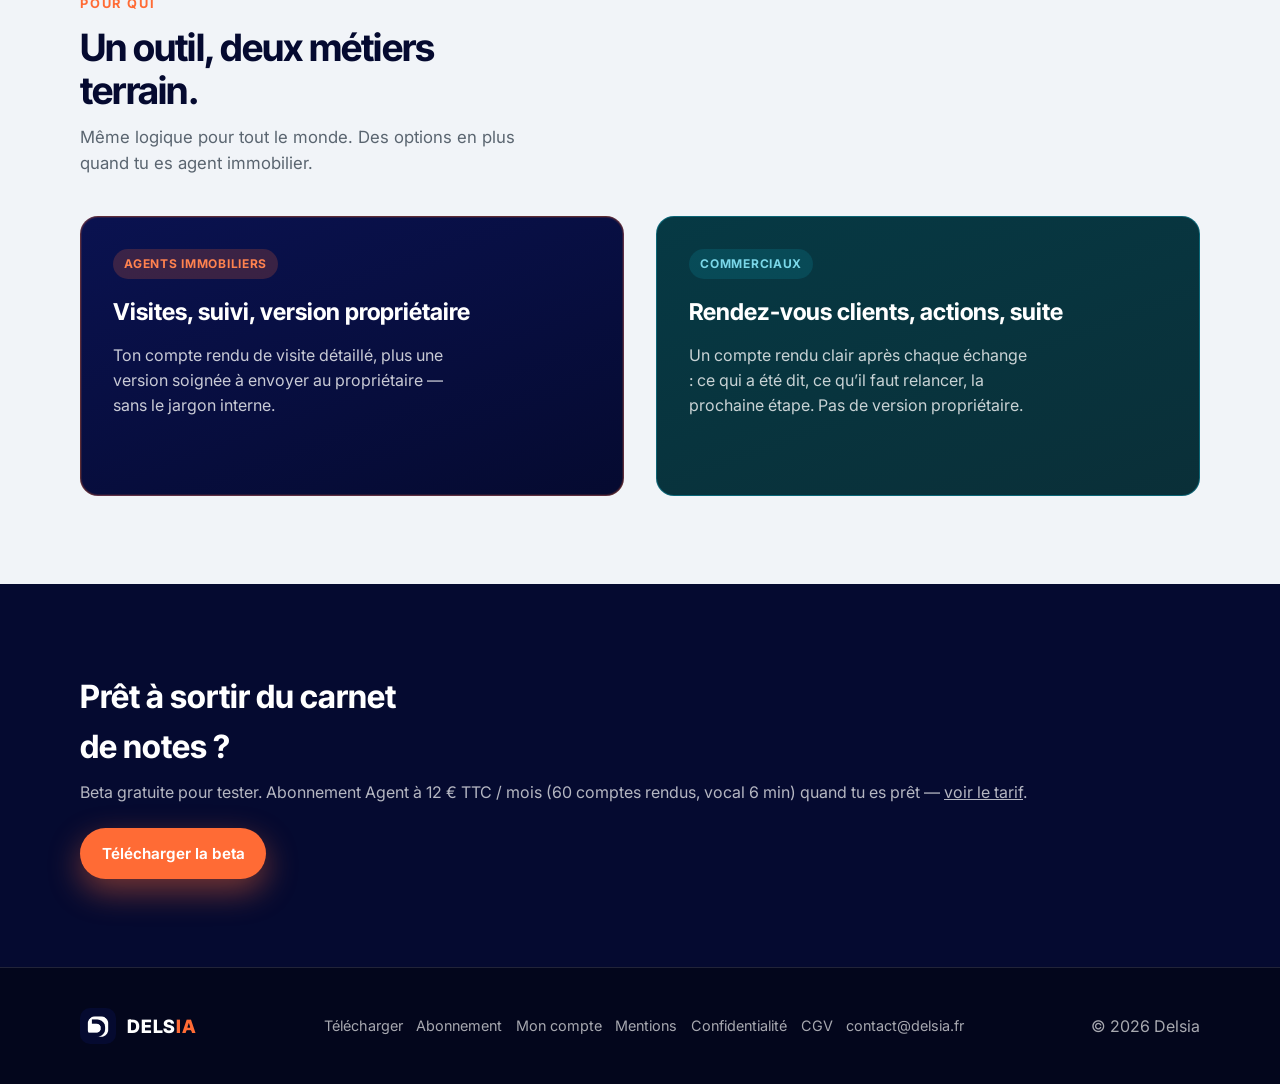
==== commit 6424948c: "Clarify beta vs Agent and add trust pages. Single download CTA, pricing page is install-only, abonne" ====
--- a/index.html
+++ b/index.html
@@ -26,11 +26,11 @@
         </a>
         <button class="nav__toggle" id="navToggle" type="button" aria-label="Menu">☰</button>
         <nav class="nav__links" id="navLinks">
-          <a href="pricing.html">Beta</a>
+          <a href="pricing.html">Télécharger</a>
           <a href="abonnement.html">Abonnement</a>
           <a href="compte.html">Mon compte</a>
           <a href="#fonctionnement">Comment ça marche</a>
-          <a class="btn btn--primary" href="pricing.html">Télécharger</a>
+          <a class="btn btn--primary" href="pricing.html">Télécharger la beta</a>
         </nav>
       </div>
     </header>
@@ -46,13 +46,14 @@
             </div>
             <h1>Tes rendez-vous en vocal. Tes comptes rendus, prêts.</h1>
             <p class="hero__lead">
-              Tu dictes après une visite ou un client. Delsia rédige un compte rendu clair, pro, partageable — adapté
-              à ton métier.
+              Tu dictes après une visite ou un client. Delsia rédige un compte rendu clair, pro, partageable —
+              adapté à ton métier. Pour les agents : une version propriétaire, sans le jargon interne.
             </p>
             <div class="hero__ctas">
               <a class="btn btn--primary" href="pricing.html">Télécharger la beta</a>
-              <a class="btn btn--ghost" href="abonnement.html">Voir l’abonnement</a>
+              <a class="link-soft" href="abonnement.html">Voir le tarif Agent — 12&nbsp;€ / mois</a>
             </div>
+            <p class="hero__proof">Beta privée — construite avec des agents et commerciaux sur le terrain.</p>
           </div>
 
           <div class="hero__visual" aria-label="Aperçu d’un compte rendu Delsia">
@@ -164,12 +165,13 @@
         <div class="wrap cta-band">
           <div>
             <h2>Prêt à sortir du carnet de notes ?</h2>
-            <p>Beta gratuite pour tester. Abonnement Agent à 12 € / mois quand tu es prêt.</p>
-          </div>
-          <div class="hero__ctas">
-            <a class="btn btn--primary" href="pricing.html">Télécharger</a>
-            <a class="btn btn--ghost" href="abonnement.html" style="color: #fff; border-color: rgba(255,255,255,.35)">S’abonner</a>
-          </div>
+            <p>
+              Beta gratuite pour tester. Abonnement Agent à 12&nbsp;€&nbsp;TTC / mois (60 comptes rendus, vocal 6&nbsp;min)
+              quand tu es prêt —
+              <a href="abonnement.html" style="text-decoration: underline; color: inherit">voir le tarif</a>.
+            </p>
+          </div>
+          <a class="btn btn--primary" href="pricing.html">Télécharger la beta</a>
         </div>
       </section>
     </main>
@@ -180,13 +182,13 @@
           <img class="brand__mark" src="assets/logo-icon.png" alt="" />
           <span class="brand__word">Dels<span>ia</span></span>
         </a>
-        <div>
-          <a href="pricing.html">Beta</a>
-          ·
+        <div class="footer__links">
+          <a href="pricing.html">Télécharger</a>
           <a href="abonnement.html">Abonnement</a>
-          ·
           <a href="compte.html">Mon compte</a>
-          ·
+          <a href="mentions.html">Mentions</a>
+          <a href="confidentialite.html">Confidentialité</a>
+          <a href="cgv.html">CGV</a>
           <a href="mailto:contact@delsia.fr">contact@delsia.fr</a>
         </div>
         <span>© <span id="year"></span> Delsia</span>
--- a/styles.css
+++ b/styles.css
@@ -820,6 +820,196 @@
   }
 }
 
+/* ——— Soft link (CTA secondaire) ——— */
+.link-soft {
+  display: inline-flex;
+  align-items: center;
+  font-weight: 600;
+  font-size: 0.95rem;
+  color: rgba(255, 255, 255, 0.85);
+  text-decoration: underline;
+  text-underline-offset: 3px;
+  padding: 0.5rem 0.25rem;
+}
+
+.link-soft:hover {
+  color: var(--white);
+}
+
+.hero .link-soft {
+  color: rgba(255, 255, 255, 0.8);
+}
+
+.hero__proof {
+  margin: 1.25rem 0 0;
+  font-size: 0.9rem;
+  color: rgba(255, 255, 255, 0.55);
+}
+
+/* ——— Auth panels ——— */
+.auth-panel {
+  margin-top: 1.5rem;
+  padding-top: 1.5rem;
+  border-top: 1px solid var(--line-dark);
+}
+
+.auth-panel__title {
+  font-family: var(--font-display);
+  font-size: 1.25rem;
+  margin: 0 0 0.5rem;
+}
+
+.auth-modes {
+  display: flex;
+  gap: 8px;
+  margin-bottom: 1rem;
+}
+
+.auth-modes button {
+  flex: 1;
+  max-width: 180px;
+  padding: 10px 12px;
+  border-radius: 10px;
+  border: 1px solid var(--line-dark);
+  background: var(--white);
+  font: inherit;
+  font-weight: 600;
+  cursor: pointer;
+  color: var(--ink);
+}
+
+.auth-modes button.is-active {
+  border-color: var(--navy);
+  background: var(--navy);
+  color: var(--white);
+}
+
+.auth-label {
+  display: block;
+  margin: 0 0 6px;
+  font-size: 0.9rem;
+  font-weight: 500;
+  color: var(--muted);
+}
+
+.auth-input {
+  width: 100%;
+  max-width: 360px;
+  padding: 12px 14px;
+  border-radius: 10px;
+  border: 1px solid #d0d5dd;
+  margin-bottom: 12px;
+  font: inherit;
+  display: block;
+  background: var(--white);
+  color: var(--ink);
+}
+
+.auth-input:focus {
+  outline: 2px solid rgba(16, 159, 185, 0.45);
+  border-color: var(--teal);
+}
+
+.auth-msg {
+  color: var(--muted);
+}
+
+.link-button {
+  background: none;
+  border: none;
+  padding: 0;
+  color: inherit;
+  text-decoration: underline;
+  text-underline-offset: 2px;
+  cursor: pointer;
+  font: inherit;
+}
+
+.trust-line {
+  margin: 1rem 0 0;
+  font-size: 0.85rem;
+  color: var(--muted);
+  line-height: 1.45;
+}
+
+/* ——— FAQ ——— */
+.faq {
+  display: grid;
+  gap: 0.75rem;
+  margin-top: 1.5rem;
+  max-width: 720px;
+}
+
+.faq__item {
+  border: 1px solid var(--line-dark);
+  border-radius: 14px;
+  background: var(--white);
+  padding: 0.85rem 1.1rem;
+}
+
+.faq__item summary {
+  font-weight: 600;
+  cursor: pointer;
+  list-style: none;
+}
+
+.faq__item summary::-webkit-details-marker {
+  display: none;
+}
+
+.faq__item p {
+  margin: 0.75rem 0 0.25rem;
+  color: var(--muted);
+  font-size: 0.95rem;
+}
+
+.faq__item a {
+  text-decoration: underline;
+  text-underline-offset: 2px;
+}
+
+/* ——— Legal pages ——— */
+.legal {
+  max-width: 680px;
+}
+
+.legal h2 {
+  font-family: var(--font-display);
+  font-size: 1.15rem;
+  margin: 2rem 0 0.65rem;
+}
+
+.legal h2:first-child {
+  margin-top: 0;
+}
+
+.legal p,
+.legal li {
+  color: var(--muted);
+}
+
+.legal ul {
+  padding-left: 1.2rem;
+}
+
+.legal a {
+  text-decoration: underline;
+  text-underline-offset: 2px;
+  color: var(--ink);
+}
+
+.footer__links {
+  display: flex;
+  flex-wrap: wrap;
+  gap: 0.35rem 0.85rem;
+  justify-content: center;
+  font-size: 0.9rem;
+}
+
+.footer__links a:hover {
+  text-decoration: underline;
+}
+
 /* ——— Responsive ——— */
 @media (max-width: 900px) {
   .hero__inner,
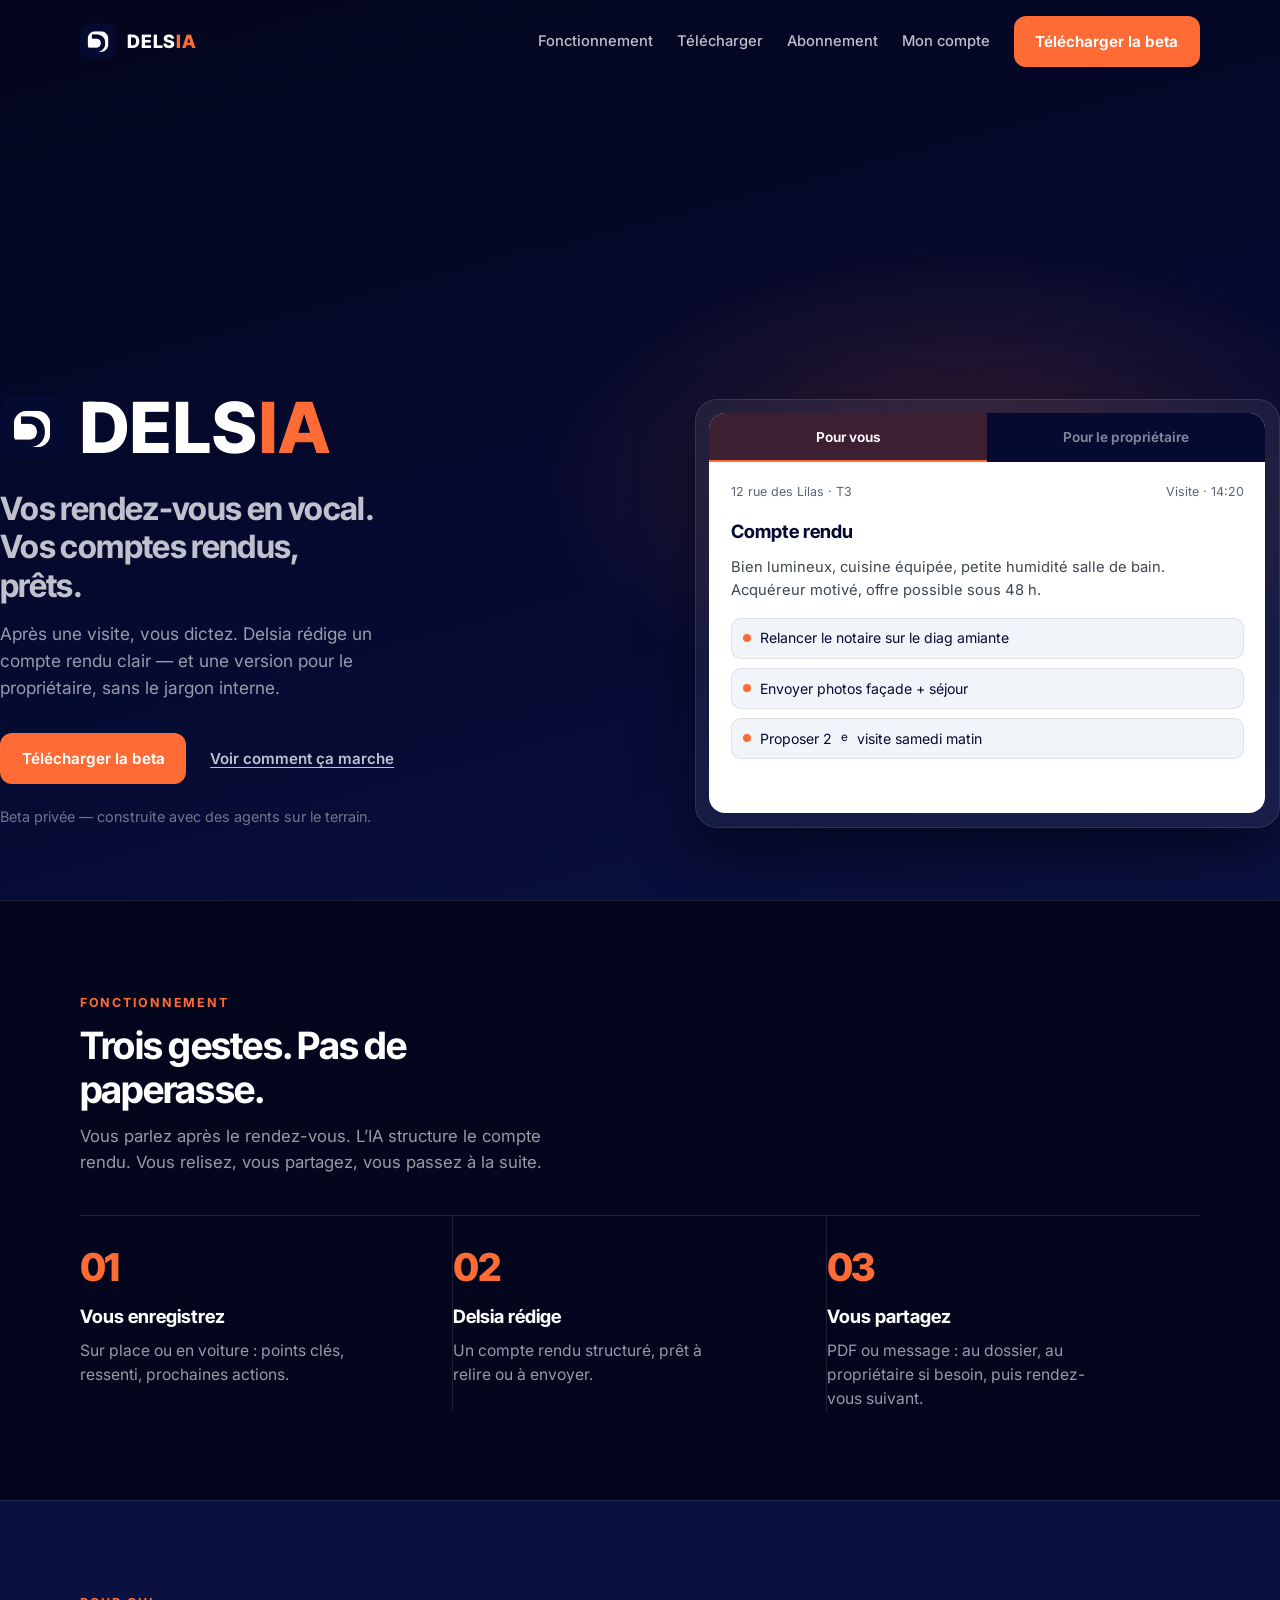
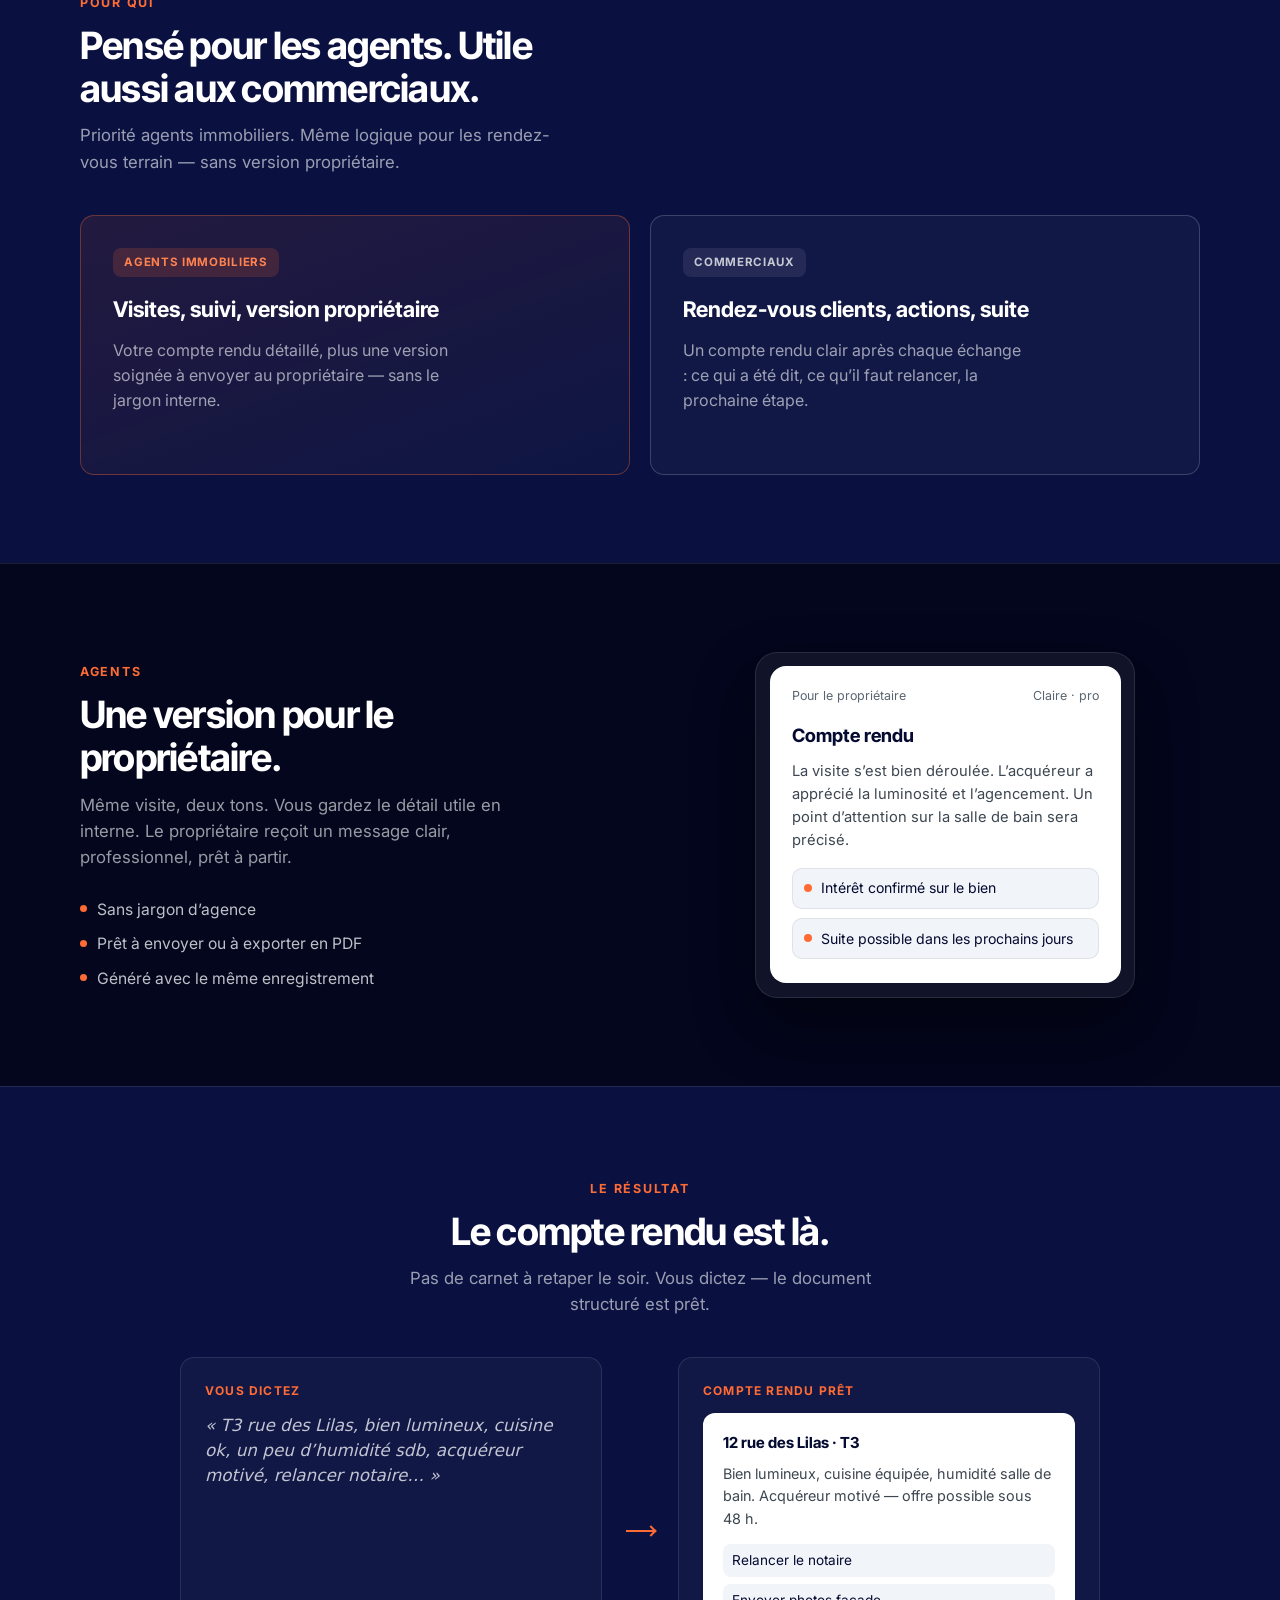
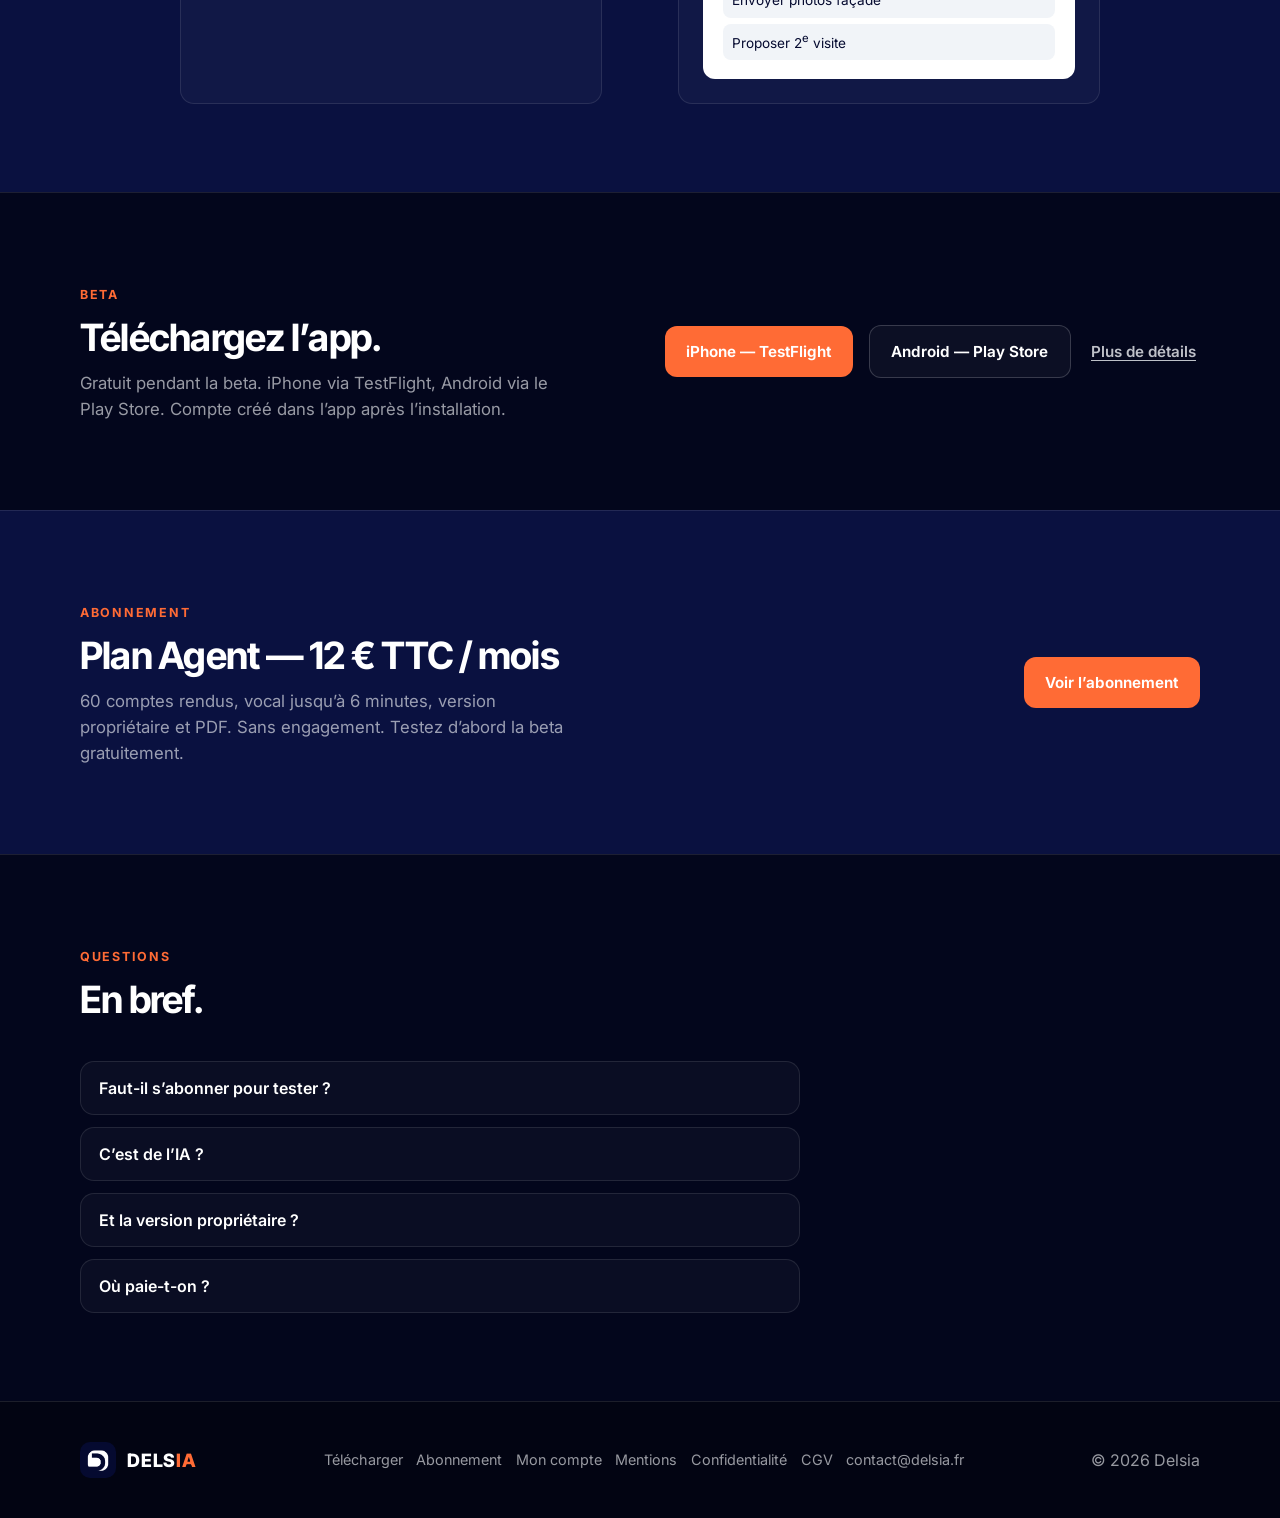
==== commit 5675e4ad: "Redesign homepage as dark product-led Delsia brand. Lock the Agence sombre identity: navy/orange onl" ====
--- a/index.html
+++ b/index.html
@@ -3,10 +3,10 @@
   <head>
     <meta charset="utf-8" />
     <meta name="viewport" content="width=device-width, initial-scale=1" />
-    <title>Delsia — Du vocal au compte rendu, pour agents et commerciaux</title>
+    <title>Delsia — Du vocal au compte rendu, pour agents immobiliers</title>
     <meta
       name="description"
-      content="Delsia transforme vos notes vocales de visite ou de rendez-vous en comptes rendus clairs, prêts à partager."
+      content="Delsia transforme vos notes vocales de visite en comptes rendus clairs, prêts à partager — y compris une version pour le propriétaire."
     />
     <link rel="icon" href="favicon.png" />
     <link rel="preconnect" href="https://fonts.googleapis.com" />
@@ -26,43 +26,43 @@
         </a>
         <button class="nav__toggle" id="navToggle" type="button" aria-label="Menu">☰</button>
         <nav class="nav__links" id="navLinks">
+          <a href="#fonctionnement">Fonctionnement</a>
           <a href="pricing.html">Télécharger</a>
           <a href="abonnement.html">Abonnement</a>
           <a href="compte.html">Mon compte</a>
-          <a href="#fonctionnement">Comment ça marche</a>
           <a class="btn btn--primary" href="pricing.html">Télécharger la beta</a>
         </nav>
       </div>
     </header>
 
     <main>
+      <!-- 1. Hero — marque dominante -->
       <section class="hero">
-        <div class="hero__grid" aria-hidden="true"></div>
+        <div class="hero__glow" aria-hidden="true"></div>
         <div class="wrap hero__inner">
-          <div>
+          <div class="hero__copy">
             <div class="hero__brand">
-              <img src="assets/logo-icon.png" alt="Logo Delsia" width="56" height="56" />
+              <img src="assets/logo-icon.png" alt="" width="64" height="64" />
               <div class="hero__brand-name">Dels<span>ia</span></div>
             </div>
-            <h1>Tes rendez-vous en vocal. Tes comptes rendus, prêts.</h1>
+            <h1>Vos rendez-vous en vocal. Vos comptes rendus, prêts.</h1>
             <p class="hero__lead">
-              Tu dictes après une visite ou un client. Delsia rédige un compte rendu clair, pro, partageable —
-              adapté à ton métier. Pour les agents : une version propriétaire, sans le jargon interne.
+              Après une visite, vous dictez. Delsia rédige un compte rendu clair — et une version pour le
+              propriétaire, sans le jargon interne.
             </p>
             <div class="hero__ctas">
               <a class="btn btn--primary" href="pricing.html">Télécharger la beta</a>
-              <a class="link-soft" href="abonnement.html">Voir le tarif Agent — 12&nbsp;€ / mois</a>
-            </div>
-            <p class="hero__proof">Beta privée — construite avec des agents et commerciaux sur le terrain.</p>
+              <a class="link-soft" href="#fonctionnement">Voir comment ça marche</a>
+            </div>
+            <p class="hero__proof">Beta privée — construite avec des agents sur le terrain.</p>
           </div>
 
           <div class="hero__visual" aria-label="Aperçu d’un compte rendu Delsia">
-            <span class="badge-live"><i></i> Généré à l’instant</span>
             <div class="device">
               <div class="device__screen">
                 <div class="cr-tabs" role="tablist">
                   <button type="button" class="is-active" data-tab="agent" role="tab" aria-selected="true">
-                    Pour toi
+                    Pour vous
                   </button>
                   <button type="button" data-tab="owner" role="tab" aria-selected="false">
                     Pour le propriétaire
@@ -76,20 +76,20 @@
                   <h3>Compte rendu</h3>
                   <p>
                     Bien lumineux, cuisine équipée, petite humidité salle de bain. Acquéreur motivé, offre possible
-                    sous 48 h.
+                    sous 48&nbsp;h.
                   </p>
                   <ul>
                     <li>Relancer le notaire sur le diag amiante</li>
                     <li>Envoyer photos façade + séjour</li>
-                    <li>Proposer 2e visite samedi matin</li>
+                    <li>Proposer 2<sup>e</sup> visite samedi matin</li>
                   </ul>
                 </div>
                 <div class="cr-panel cr-panel--owner" data-panel="owner" role="tabpanel" hidden>
                   <div class="cr-panel__meta">
-                    <span>Agents immobiliers</span>
-                    <span>Ton clair · prêt à envoyer</span>
+                    <span>Version propriétaire</span>
+                    <span>Prête à envoyer</span>
                   </div>
-                  <h3>Version propriétaire</h3>
+                  <h3>Compte rendu</h3>
                   <p>
                     La visite s’est bien déroulée. L’acquéreur a apprécié la luminosité et l’agencement. Un point
                     d’attention sur la salle de bain sera précisé.
@@ -106,72 +106,227 @@
         </div>
       </section>
 
-      <section class="section section--white" id="fonctionnement">
+      <!-- 2. Comment ça marche -->
+      <section class="section" id="fonctionnement">
         <div class="wrap">
-          <span class="section__eyebrow">Parcours</span>
-          <h2 class="section__title">Trois gestes. Zéro paperasse.</h2>
-          <p class="section__lead">
-            Conçu pour le terrain : tu parles, Delsia structure. Pas de formulaire interminable après le rendez-vous.
-          </p>
-          <div class="steps">
+          <header class="section__head reveal">
+            <span class="section__eyebrow">Fonctionnement</span>
+            <h2 class="section__title">Trois gestes. Pas de paperasse.</h2>
+            <p class="section__lead">
+              Vous parlez après le rendez-vous. L’IA structure le compte rendu. Vous relisez, vous partagez, vous
+              passez à la suite.
+            </p>
+          </header>
+          <div class="steps reveal">
             <article class="step">
               <span class="step__num">01</span>
-              <h3>Tu enregistres</h3>
-              <p>Sur place, tu dictes ce qui compte : points clés, ressenti, prochaines actions.</p>
+              <h3>Vous enregistrez</h3>
+              <p>Sur place ou en voiture : points clés, ressenti, prochaines actions.</p>
             </article>
             <article class="step">
               <span class="step__num">02</span>
               <h3>Delsia rédige</h3>
-              <p>Transcription + synthèse : un compte rendu structuré, prêt à relire ou à envoyer.</p>
+              <p>Un compte rendu structuré, prêt à relire ou à envoyer.</p>
             </article>
             <article class="step">
               <span class="step__num">03</span>
-              <h3>Tu partages</h3>
-              <p>PDF ou message : archive au dossier, envoie si besoin, passe au rendez-vous suivant.</p>
-            </article>
-          </div>
-        </div>
-      </section>
-
-      <section class="section" id="metiers">
+              <h3>Vous partagez</h3>
+              <p>PDF ou message : au dossier, au propriétaire si besoin, puis rendez-vous suivant.</p>
+            </article>
+          </div>
+        </div>
+      </section>
+
+      <!-- 3. Métiers -->
+      <section class="section section--lift" id="metiers">
         <div class="wrap">
-          <span class="section__eyebrow">Pour qui</span>
-          <h2 class="section__title">Un outil, deux métiers terrain.</h2>
-          <p class="section__lead">
-            Même logique pour tout le monde. Des options en plus quand tu es agent immobilier.
-          </p>
-          <div class="split">
-            <article class="panel panel--agent">
+          <header class="section__head reveal">
+            <span class="section__eyebrow">Pour qui</span>
+            <h2 class="section__title">Pensé pour les agents. Utile aussi aux commerciaux.</h2>
+            <p class="section__lead">
+              Priorité agents immobiliers. Même logique pour les rendez-vous terrain — sans version propriétaire.
+            </p>
+          </header>
+          <div class="split reveal">
+            <article class="panel panel--primary">
               <span class="panel__tag">Agents immobiliers</span>
               <h3>Visites, suivi, version propriétaire</h3>
               <p>
-                Ton compte rendu de visite détaillé, plus une version soignée à envoyer au propriétaire — sans le
-                jargon interne.
-              </p>
-            </article>
-            <article class="panel panel--owner">
+                Votre compte rendu détaillé, plus une version soignée à envoyer au propriétaire — sans le jargon
+                interne.
+              </p>
+            </article>
+            <article class="panel panel--secondary">
               <span class="panel__tag">Commerciaux</span>
               <h3>Rendez-vous clients, actions, suite</h3>
               <p>
                 Un compte rendu clair après chaque échange : ce qui a été dit, ce qu’il faut relancer, la prochaine
-                étape. Pas de version propriétaire.
-              </p>
-            </article>
-          </div>
-        </div>
-      </section>
-
-      <section class="section section--navy">
-        <div class="wrap cta-band">
+                étape.
+              </p>
+            </article>
+          </div>
+        </div>
+      </section>
+
+      <!-- 4. CR propriétaire -->
+      <section class="section" id="proprietaire">
+        <div class="wrap feature reveal">
+          <div class="feature__copy">
+            <span class="section__eyebrow">Agents</span>
+            <h2 class="section__title">Une version pour le propriétaire.</h2>
+            <p class="section__lead">
+              Même visite, deux tons. Vous gardez le détail utile en interne. Le propriétaire reçoit un message clair,
+              professionnel, prêt à partir.
+            </p>
+            <ul class="feature__list">
+              <li>Sans jargon d’agence</li>
+              <li>Prêt à envoyer ou à exporter en PDF</li>
+              <li>Généré avec le même enregistrement</li>
+            </ul>
+          </div>
+          <div class="feature__visual" aria-hidden="true">
+            <div class="device device--compact">
+              <div class="device__screen">
+                <div class="cr-panel is-active cr-panel--owner">
+                  <div class="cr-panel__meta">
+                    <span>Pour le propriétaire</span>
+                    <span>Claire · pro</span>
+                  </div>
+                  <h3>Compte rendu</h3>
+                  <p>
+                    La visite s’est bien déroulée. L’acquéreur a apprécié la luminosité et l’agencement. Un point
+                    d’attention sur la salle de bain sera précisé.
+                  </p>
+                  <ul>
+                    <li>Intérêt confirmé sur le bien</li>
+                    <li>Suite possible dans les prochains jours</li>
+                  </ul>
+                </div>
+              </div>
+            </div>
+          </div>
+        </div>
+      </section>
+
+      <!-- 5. Moment magique -->
+      <section class="section section--lift" id="resultat">
+        <div class="wrap">
+          <header class="section__head section__head--center reveal">
+            <span class="section__eyebrow">Le résultat</span>
+            <h2 class="section__title">Le compte rendu est là.</h2>
+            <p class="section__lead">
+              Pas de carnet à retaper le soir. Vous dictez — le document structuré est prêt.
+            </p>
+          </header>
+          <div class="magic reveal" id="magic">
+            <div class="magic__before">
+              <span class="magic__label">Vous dictez</span>
+              <p class="magic__quote">
+                « T3 rue des Lilas, bien lumineux, cuisine ok, un peu d’humidité sdb, acquéreur motivé, relancer
+                notaire… »
+              </p>
+            </div>
+            <div class="magic__arrow" aria-hidden="true"></div>
+            <div class="magic__after">
+              <span class="magic__label">Compte rendu prêt</span>
+              <div class="magic__card">
+                <strong>12 rue des Lilas · T3</strong>
+                <p>
+                  Bien lumineux, cuisine équipée, humidité salle de bain. Acquéreur motivé — offre possible sous
+                  48&nbsp;h.
+                </p>
+                <ul>
+                  <li>Relancer le notaire</li>
+                  <li>Envoyer photos façade</li>
+                  <li>Proposer 2<sup>e</sup> visite</li>
+                </ul>
+              </div>
+            </div>
+          </div>
+        </div>
+      </section>
+
+      <!-- 6. Télécharger -->
+      <section class="section" id="telecharger">
+        <div class="wrap download reveal">
           <div>
-            <h2>Prêt à sortir du carnet de notes ?</h2>
-            <p>
-              Beta gratuite pour tester. Abonnement Agent à 12&nbsp;€&nbsp;TTC / mois (60 comptes rendus, vocal 6&nbsp;min)
-              quand tu es prêt —
-              <a href="abonnement.html" style="text-decoration: underline; color: inherit">voir le tarif</a>.
-            </p>
-          </div>
-          <a class="btn btn--primary" href="pricing.html">Télécharger la beta</a>
+            <span class="section__eyebrow">Beta</span>
+            <h2 class="section__title">Téléchargez l’app.</h2>
+            <p class="section__lead">
+              Gratuit pendant la beta. iPhone via TestFlight, Android via le Play Store. Compte créé dans l’app après
+              l’installation.
+            </p>
+          </div>
+          <div class="download__ctas">
+            <a
+              class="btn btn--primary"
+              href="https://testflight.apple.com/join/ENGZ3n9s"
+              target="_blank"
+              rel="noopener noreferrer"
+              >iPhone — TestFlight</a
+            >
+            <a
+              class="btn btn--ghost"
+              href="https://play.google.com/store/apps/details?id=fr.delsia.app"
+              target="_blank"
+              rel="noopener noreferrer"
+              >Android — Play Store</a
+            >
+            <a class="link-soft" href="pricing.html">Plus de détails</a>
+          </div>
+        </div>
+      </section>
+
+      <!-- 7. Tarif -->
+      <section class="section section--lift" id="tarif">
+        <div class="wrap tarif reveal">
+          <div>
+            <span class="section__eyebrow">Abonnement</span>
+            <h2 class="section__title">Plan Agent — 12&nbsp;€&nbsp;TTC / mois</h2>
+            <p class="section__lead">
+              60 comptes rendus, vocal jusqu’à 6 minutes, version propriétaire et PDF. Sans engagement. Testez d’abord
+              la beta gratuitement.
+            </p>
+          </div>
+          <a class="btn btn--primary" href="abonnement.html">Voir l’abonnement</a>
+        </div>
+      </section>
+
+      <!-- 8. FAQ -->
+      <section class="section" id="faq">
+        <div class="wrap">
+          <header class="section__head reveal">
+            <span class="section__eyebrow">Questions</span>
+            <h2 class="section__title">En bref.</h2>
+          </header>
+          <div class="faq reveal">
+            <details class="faq__item">
+              <summary>Faut-il s’abonner pour tester&nbsp;?</summary>
+              <p>
+                Non. La beta est gratuite.
+                <a href="pricing.html">Téléchargez l’app</a>, puis abonnez-vous seulement quand vous êtes prêt.
+              </p>
+            </details>
+            <details class="faq__item">
+              <summary>C’est de l’IA&nbsp;?</summary>
+              <p>
+                Oui. Vous dictez ; l’IA rédige le compte rendu. Le résultat compte — pas le jargon technique.
+              </p>
+            </details>
+            <details class="faq__item">
+              <summary>Et la version propriétaire&nbsp;?</summary>
+              <p>
+                Réservée aux agents : un ton clair, sans détail interne, générée à partir du même vocal.
+              </p>
+            </details>
+            <details class="faq__item">
+              <summary>Où paie-t-on&nbsp;?</summary>
+              <p>
+                Sur delsia.fr, via Stripe — pas dans l’App Store.
+                <a href="abonnement.html">Page abonnement</a>.
+              </p>
+            </details>
+          </div>
         </div>
       </section>
     </main>
--- a/styles.css
+++ b/styles.css
@@ -1,20 +1,23 @@
-/* Delsia — identité */
+/* Delsia — Agence sombre · outil clair */
 :root {
   --navy: #050a30;
   --navy-deep: #03061c;
-  --navy-lift: #0c1448;
+  --navy-lift: #0a1140;
+  --navy-soft: #121a4a;
   --orange: #ff6b35;
   --orange-hot: #ff824f;
-  --orange-glow: rgba(255, 107, 53, 0.45);
-  --teal: #109fb9;
-  --teal-soft: rgba(16, 159, 185, 0.18);
-  --fog: #f1f4f8;
-  --ink: #050a30;
-  --muted: #5a6570;
+  --orange-soft: rgba(255, 107, 53, 0.16);
+  --ink: #f3f5f8;
+  --muted: rgba(243, 245, 248, 0.62);
+  --muted-strong: rgba(243, 245, 248, 0.78);
   --white: #ffffff;
-  --line: rgba(255, 255, 255, 0.12);
-  --line-dark: rgba(5, 10, 48, 0.08);
-  --radius: 18px;
+  --surface: #ffffff;
+  --surface-ink: #050a30;
+  --surface-muted: #5a6570;
+  --line: rgba(255, 255, 255, 0.1);
+  --line-strong: rgba(255, 255, 255, 0.18);
+  --radius: 14px;
+  --radius-btn: 12px;
   --font-display: "Inter Tight", "Inter", system-ui, sans-serif;
   --font-body: "Inter", system-ui, sans-serif;
   --ease: cubic-bezier(0.22, 1, 0.36, 1);
@@ -34,7 +37,7 @@
   margin: 0;
   font-family: var(--font-body);
   color: var(--ink);
-  background: var(--fog);
+  background: var(--navy-deep);
   line-height: 1.55;
   -webkit-font-smoothing: antialiased;
 }
@@ -67,13 +70,14 @@
   inset: 0 0 auto;
   z-index: 50;
   padding: 1rem 0;
-  transition: background 0.35s var(--ease), backdrop-filter 0.35s var(--ease);
+  transition: background 0.35s var(--ease), border-color 0.35s var(--ease);
+  border-bottom: 1px solid transparent;
 }
 
 .nav.is-solid {
-  background: rgba(5, 10, 48, 0.88);
+  background: rgba(3, 6, 28, 0.92);
   backdrop-filter: blur(14px);
-  border-bottom: 1px solid var(--line);
+  border-bottom-color: var(--line);
 }
 
 .nav__inner {
@@ -111,12 +115,12 @@
 .nav__links {
   display: flex;
   align-items: center;
-  gap: 1.75rem;
+  gap: 1.5rem;
 }
 
 .nav__links a:not(.btn) {
-  color: rgba(255, 255, 255, 0.78);
-  font-size: 0.95rem;
+  color: var(--muted-strong);
+  font-size: 0.92rem;
   font-weight: 500;
   transition: color 0.2s;
 }
@@ -143,20 +147,19 @@
   justify-content: center;
   gap: 0.5rem;
   padding: 0.85rem 1.35rem;
-  border-radius: 999px;
+  border-radius: var(--radius-btn);
   font-weight: 650;
   font-size: 0.95rem;
-  transition: transform 0.25s var(--ease), background 0.25s, box-shadow 0.25s;
+  transition: background 0.25s, border-color 0.25s, color 0.25s, transform 0.25s var(--ease);
 }
 
 .btn:hover {
-  transform: translateY(-2px);
+  transform: translateY(-1px);
 }
 
 .btn--primary {
   background: var(--orange);
   color: var(--white);
-  box-shadow: 0 12px 32px var(--orange-glow);
 }
 
 .btn--primary:hover {
@@ -165,12 +168,12 @@
 
 .btn--ghost {
   color: var(--white);
-  border: 1px solid var(--line);
+  border: 1px solid var(--line-strong);
   background: rgba(255, 255, 255, 0.04);
 }
 
 .btn--ghost:hover {
-  border-color: rgba(255, 255, 255, 0.35);
+  border-color: rgba(255, 255, 255, 0.4);
   background: rgba(255, 255, 255, 0.08);
 }
 
@@ -180,9 +183,35 @@
 }
 
 .btn--outline-dark {
-  border: 1px solid var(--line-dark);
-  color: var(--navy);
-  background: var(--white);
+  border: 1px solid rgba(5, 10, 48, 0.12);
+  color: var(--surface-ink);
+  background: var(--surface);
+}
+
+.btn--ghost-on-navy {
+  color: var(--white);
+  border: 1px solid var(--line);
+  background: rgba(255, 255, 255, 0.06);
+}
+
+.btn--ghost-on-navy:hover {
+  border-color: rgba(255, 255, 255, 0.35);
+  background: rgba(255, 255, 255, 0.12);
+}
+
+.link-soft {
+  display: inline-flex;
+  align-items: center;
+  font-weight: 600;
+  font-size: 0.95rem;
+  color: var(--muted-strong);
+  text-decoration: underline;
+  text-underline-offset: 3px;
+  padding: 0.5rem 0.25rem;
+}
+
+.link-soft:hover {
+  color: var(--white);
 }
 
 /* ——— Hero ——— */
@@ -193,21 +222,15 @@
   align-items: flex-end;
   padding: 7.5rem 0 4.5rem;
   color: var(--white);
-  background:
-    radial-gradient(ellipse 70% 55% at 85% 20%, rgba(255, 107, 53, 0.28), transparent 55%),
-    radial-gradient(ellipse 50% 40% at 10% 80%, rgba(16, 159, 185, 0.18), transparent 50%),
-    linear-gradient(165deg, var(--navy-deep) 0%, var(--navy) 45%, var(--navy-lift) 100%);
+  background: linear-gradient(165deg, var(--navy-deep) 0%, var(--navy) 55%, var(--navy-lift) 100%);
   overflow: hidden;
 }
 
-.hero__grid {
+.hero__glow {
   position: absolute;
-  inset: 0;
-  background-image:
-    linear-gradient(rgba(255, 255, 255, 0.035) 1px, transparent 1px),
-    linear-gradient(90deg, rgba(255, 255, 255, 0.035) 1px, transparent 1px);
-  background-size: 64px 64px;
-  mask-image: radial-gradient(ellipse 80% 70% at 50% 40%, #000 20%, transparent 75%);
+  inset: auto -10% 20% 40%;
+  height: 55%;
+  background: radial-gradient(ellipse at center, rgba(255, 107, 53, 0.18), transparent 68%);
   pointer-events: none;
 }
 
@@ -217,29 +240,29 @@
   grid-template-columns: 1.05fr 0.95fr;
   gap: 3rem;
   align-items: end;
+  width: 100%;
 }
 
 .hero__brand {
   display: flex;
   align-items: center;
-  gap: 0.85rem;
-  margin-bottom: 1.5rem;
-  animation: rise 0.9s var(--ease) both;
+  gap: 1rem;
+  margin-bottom: 1.75rem;
+  animation: rise 0.85s var(--ease) both;
 }
 
 .hero__brand img {
-  width: 56px;
-  height: 56px;
-  border-radius: 14px;
-  box-shadow: 0 16px 40px rgba(0, 0, 0, 0.35);
+  width: 64px;
+  height: 64px;
+  border-radius: 16px;
 }
 
 .hero__brand-name {
   font-family: var(--font-display);
   font-weight: 800;
-  font-size: clamp(2.4rem, 5vw, 3.6rem);
+  font-size: clamp(2.8rem, 6.5vw, 4.4rem);
   letter-spacing: 0.02em;
-  line-height: 1;
+  line-height: 0.95;
   text-transform: uppercase;
 }
 
@@ -251,50 +274,66 @@
   margin: 0 0 1rem;
   font-family: var(--font-display);
   font-weight: 700;
-  font-size: clamp(1.75rem, 3.4vw, 2.55rem);
-  line-height: 1.15;
+  font-size: clamp(1.45rem, 2.6vw, 2rem);
+  line-height: 1.2;
   letter-spacing: -0.02em;
-  max-width: 14ch;
-  animation: rise 0.9s 0.08s var(--ease) both;
+  max-width: 18ch;
+  color: var(--muted-strong);
+  animation: rise 0.85s 0.08s var(--ease) both;
 }
 
 .hero__lead {
   margin: 0 0 2rem;
-  max-width: 34ch;
-  font-size: 1.1rem;
-  color: rgba(255, 255, 255, 0.78);
-  animation: rise 0.9s 0.16s var(--ease) both;
+  max-width: 36ch;
+  font-size: 1.08rem;
+  color: var(--muted);
+  animation: rise 0.85s 0.14s var(--ease) both;
 }
 
 .hero__ctas {
   display: flex;
   flex-wrap: wrap;
-  gap: 0.85rem;
-  animation: rise 0.9s 0.24s var(--ease) both;
+  align-items: center;
+  gap: 0.85rem 1.25rem;
+  animation: rise 0.85s 0.2s var(--ease) both;
+}
+
+.hero__proof {
+  margin: 1.35rem 0 0;
+  font-size: 0.9rem;
+  color: rgba(243, 245, 248, 0.45);
+  animation: rise 0.85s 0.26s var(--ease) both;
 }
 
 .hero__visual {
   position: relative;
-  animation: float-in 1.1s 0.2s var(--ease) both;
+  animation: rise 1s 0.18s var(--ease) both;
 }
 
 .device {
   position: relative;
-  border-radius: 28px;
-  padding: 1rem;
-  background: linear-gradient(160deg, rgba(255, 255, 255, 0.12), rgba(255, 255, 255, 0.04));
+  border-radius: 22px;
+  padding: 0.85rem;
+  background: rgba(255, 255, 255, 0.06);
   border: 1px solid var(--line);
-  box-shadow: 0 40px 80px rgba(0, 0, 0, 0.45);
-  backdrop-filter: blur(8px);
-  animation: float 7s ease-in-out infinite;
+  box-shadow: 0 28px 60px rgba(0, 0, 0, 0.4);
+}
+
+.device--compact {
+  max-width: 380px;
+  margin-inline: auto;
 }
 
 .device__screen {
-  border-radius: 20px;
+  border-radius: 16px;
   overflow: hidden;
-  background: var(--fog);
-  color: var(--ink);
-  min-height: 420px;
+  background: var(--surface);
+  color: var(--surface-ink);
+  min-height: 400px;
+}
+
+.device--compact .device__screen {
+  min-height: 0;
 }
 
 .cr-tabs {
@@ -305,20 +344,15 @@
 
 .cr-tabs button {
   padding: 0.85rem;
-  color: rgba(255, 255, 255, 0.55);
+  color: rgba(255, 255, 255, 0.5);
   font-weight: 650;
   font-size: 0.85rem;
 }
 
 .cr-tabs button.is-active {
   color: var(--white);
-  background: linear-gradient(180deg, rgba(255, 107, 53, 0.35), transparent);
+  background: rgba(255, 107, 53, 0.22);
   box-shadow: inset 0 -2px 0 var(--orange);
-}
-
-.cr-tabs button[data-tab="owner"].is-active {
-  background: linear-gradient(180deg, rgba(16, 159, 185, 0.4), transparent);
-  box-shadow: inset 0 -2px 0 var(--teal);
 }
 
 .cr-panel {
@@ -336,7 +370,7 @@
   gap: 1rem;
   margin-bottom: 1rem;
   font-size: 0.78rem;
-  color: var(--muted);
+  color: var(--surface-muted);
 }
 
 .cr-panel h3 {
@@ -366,8 +400,8 @@
   font-size: 0.88rem;
   padding: 0.55rem 0.7rem;
   border-radius: 10px;
-  background: var(--white);
-  border: 1px solid var(--line-dark);
+  background: #f1f4f8;
+  border: 1px solid rgba(5, 10, 48, 0.08);
 }
 
 .cr-panel li::before {
@@ -380,52 +414,43 @@
   flex-shrink: 0;
 }
 
-.cr-panel--owner li::before {
-  background: var(--teal);
-}
-
-.badge-live {
-  position: absolute;
-  top: -0.65rem;
-  right: 1.2rem;
-  display: inline-flex;
-  align-items: center;
-  gap: 0.4rem;
-  padding: 0.4rem 0.75rem;
-  border-radius: 999px;
-  background: var(--orange);
-  color: var(--white);
-  font-size: 0.75rem;
-  font-weight: 700;
-  box-shadow: 0 10px 24px var(--orange-glow);
-}
-
-.badge-live i {
-  width: 7px;
-  height: 7px;
-  border-radius: 50%;
-  background: var(--white);
-  animation: pulse 1.4s ease-in-out infinite;
-}
-
 /* ——— Sections ——— */
 .section {
   padding: 5.5rem 0;
+  border-top: 1px solid var(--line);
+}
+
+.section--lift {
+  background: var(--navy-lift);
 }
 
 .section--white {
-  background: var(--white);
+  background: var(--navy-soft);
 }
 
 .section--navy {
   background: var(--navy);
   color: var(--white);
+}
+
+.section__head {
+  margin-bottom: 2.5rem;
+}
+
+.section__head--center {
+  text-align: center;
+  margin-inline: auto;
+}
+
+.section__head--center .section__title,
+.section__head--center .section__lead {
+  margin-inline: auto;
 }
 
 .section__eyebrow {
   display: inline-block;
   margin-bottom: 0.75rem;
-  font-size: 0.8rem;
+  font-size: 0.78rem;
   font-weight: 700;
   letter-spacing: 0.14em;
   text-transform: uppercase;
@@ -439,30 +464,27 @@
   font-size: clamp(1.7rem, 3vw, 2.35rem);
   letter-spacing: -0.02em;
   line-height: 1.15;
-  max-width: 18ch;
+  max-width: 20ch;
+  color: var(--white);
 }
 
 .section__lead {
-  margin: 0 0 2.5rem;
-  max-width: 42ch;
+  margin: 0;
+  max-width: 44ch;
   color: var(--muted);
   font-size: 1.05rem;
-}
-
-.section--navy .section__lead {
-  color: rgba(255, 255, 255, 0.7);
 }
 
 .steps {
   display: grid;
   grid-template-columns: repeat(3, 1fr);
   gap: 0;
-  border-top: 1px solid var(--line-dark);
+  border-top: 1px solid var(--line);
 }
 
 .step {
   padding: 2rem 1.5rem 0 0;
-  border-right: 1px solid var(--line-dark);
+  border-right: 1px solid var(--line);
 }
 
 .step:last-child {
@@ -470,16 +492,12 @@
   padding-right: 0;
 }
 
-.step:first-child {
-  padding-left: 0;
-}
-
 .step__num {
   display: block;
   margin-bottom: 1rem;
   font-family: var(--font-display);
   font-weight: 800;
-  font-size: 2.5rem;
+  font-size: 2.4rem;
   line-height: 1;
   color: var(--orange);
   letter-spacing: -0.04em;
@@ -488,7 +506,8 @@
 .step h3 {
   margin: 0 0 0.5rem;
   font-family: var(--font-display);
-  font-size: 1.2rem;
+  font-size: 1.15rem;
+  color: var(--white);
 }
 
 .step p {
@@ -501,88 +520,238 @@
 .split {
   display: grid;
   grid-template-columns: 1fr 1fr;
-  gap: 2rem;
+  gap: 1.25rem;
 }
 
 .panel {
   padding: 2rem;
   border-radius: var(--radius);
-  min-height: 280px;
-}
-
-.panel--agent {
-  background: linear-gradient(160deg, #0a1250, var(--navy));
-  color: var(--white);
-  border: 1px solid rgba(255, 107, 53, 0.35);
-  box-shadow: inset 0 0 0 1px rgba(255, 107, 53, 0.12);
-}
-
-.panel--owner {
-  background: linear-gradient(160deg, #063944, #0a2f38);
-  color: var(--white);
-  border: 1px solid rgba(16, 159, 185, 0.45);
+  min-height: 260px;
+  border: 1px solid var(--line);
+  background: rgba(255, 255, 255, 0.03);
+}
+
+.panel--primary {
+  border-color: rgba(255, 107, 53, 0.35);
+  background: linear-gradient(160deg, rgba(255, 107, 53, 0.1), rgba(255, 255, 255, 0.02));
+}
+
+.panel--secondary {
+  border-color: var(--line-strong);
 }
 
 .panel__tag {
   display: inline-block;
   margin-bottom: 1rem;
   padding: 0.35rem 0.7rem;
-  border-radius: 999px;
-  font-size: 0.75rem;
+  border-radius: 8px;
+  font-size: 0.72rem;
   font-weight: 700;
   letter-spacing: 0.06em;
   text-transform: uppercase;
-}
-
-.panel--agent .panel__tag {
-  background: rgba(255, 107, 53, 0.2);
+  background: var(--orange-soft);
   color: var(--orange-hot);
 }
 
-.panel--owner .panel__tag {
-  background: var(--teal-soft);
-  color: #7ad7e8;
+.panel--secondary .panel__tag {
+  background: rgba(255, 255, 255, 0.08);
+  color: var(--muted-strong);
 }
 
 .panel h3 {
   margin: 0 0 0.75rem;
   font-family: var(--font-display);
-  font-size: 1.45rem;
+  font-size: 1.35rem;
+  color: var(--white);
 }
 
 .panel p {
   margin: 0;
-  color: rgba(255, 255, 255, 0.78);
+  color: var(--muted);
   max-width: 34ch;
 }
 
+/* Legacy aliases (autres pages / anciens blocs) */
+.panel--agent {
+  border-color: rgba(255, 107, 53, 0.35);
+  background: linear-gradient(160deg, rgba(255, 107, 53, 0.1), rgba(255, 255, 255, 0.02));
+}
+
+.panel--owner {
+  border-color: var(--line-strong);
+  background: rgba(255, 255, 255, 0.03);
+}
+
+.panel--agent .panel__tag,
+.panel--owner .panel__tag {
+  background: var(--orange-soft);
+  color: var(--orange-hot);
+}
+
+/* Feature / CR propriétaire */
+.feature {
+  display: grid;
+  grid-template-columns: 1.05fr 0.95fr;
+  gap: 3rem;
+  align-items: center;
+}
+
+.feature__list {
+  margin: 1.75rem 0 0;
+  padding: 0;
+  list-style: none;
+  display: grid;
+  gap: 0.65rem;
+}
+
+.feature__list li {
+  display: flex;
+  gap: 0.65rem;
+  align-items: flex-start;
+  color: var(--muted-strong);
+  font-size: 0.98rem;
+}
+
+.feature__list li::before {
+  content: "";
+  width: 7px;
+  height: 7px;
+  margin-top: 0.45rem;
+  border-radius: 50%;
+  background: var(--orange);
+  flex-shrink: 0;
+}
+
+/* Moment magique */
+.magic {
+  display: grid;
+  grid-template-columns: 1fr auto 1fr;
+  gap: 1.5rem;
+  align-items: stretch;
+  max-width: 920px;
+  margin-inline: auto;
+}
+
+.magic__label {
+  display: block;
+  margin-bottom: 0.75rem;
+  font-size: 0.75rem;
+  font-weight: 700;
+  letter-spacing: 0.1em;
+  text-transform: uppercase;
+  color: var(--orange);
+}
+
+.magic__before,
+.magic__after {
+  padding: 1.5rem;
+  border-radius: var(--radius);
+  border: 1px solid var(--line);
+  background: rgba(255, 255, 255, 0.03);
+}
+
+.magic__quote {
+  margin: 0;
+  font-size: 1.05rem;
+  line-height: 1.5;
+  color: var(--muted-strong);
+  font-style: italic;
+}
+
+.magic__arrow {
+  width: 28px;
+  align-self: center;
+  height: 2px;
+  background: var(--orange);
+  position: relative;
+}
+
+.magic__arrow::after {
+  content: "";
+  position: absolute;
+  right: -1px;
+  top: 50%;
+  width: 8px;
+  height: 8px;
+  border-right: 2px solid var(--orange);
+  border-top: 2px solid var(--orange);
+  transform: translateY(-50%) rotate(45deg);
+}
+
+.magic__card {
+  color: var(--surface-ink);
+  background: var(--surface);
+  border-radius: 12px;
+  padding: 1.15rem 1.25rem;
+}
+
+.magic__card strong {
+  display: block;
+  margin-bottom: 0.5rem;
+  font-family: var(--font-display);
+  font-size: 0.95rem;
+}
+
+.magic__card p {
+  margin: 0 0 0.85rem;
+  font-size: 0.9rem;
+  color: #3d4751;
+}
+
+.magic__card ul {
+  margin: 0;
+  padding: 0;
+  list-style: none;
+  display: grid;
+  gap: 0.4rem;
+  font-size: 0.85rem;
+}
+
+.magic__card li {
+  padding: 0.4rem 0.55rem;
+  border-radius: 8px;
+  background: #f1f4f8;
+}
+
+.magic.is-in .magic__after {
+  animation: rise 0.7s var(--ease) both;
+}
+
+/* Download + tarif bands */
+.download,
+.tarif,
 .cta-band {
   display: flex;
   flex-wrap: wrap;
   align-items: center;
   justify-content: space-between;
-  gap: 1.5rem;
-}
-
-.cta-band h2 {
-  margin: 0;
-  font-family: var(--font-display);
-  font-size: clamp(1.5rem, 2.8vw, 2rem);
-  max-width: 16ch;
+  gap: 1.75rem;
+}
+
+.download__ctas {
+  display: flex;
+  flex-wrap: wrap;
+  align-items: center;
+  gap: 0.75rem 1rem;
+}
+
+.cta-band h2,
+.tarif .section__title,
+.download .section__title {
+  margin-bottom: 0.65rem;
 }
 
 .cta-band p {
   margin: 0.5rem 0 0;
-  color: rgba(255, 255, 255, 0.7);
-}
-
-/* ——— Pricing ——— */
+  color: var(--muted);
+}
+
+/* ——— Pricing / abonnement cards ——— */
 .page-hero {
   padding: 8.5rem 0 3.5rem;
-  background:
-    radial-gradient(ellipse 60% 50% at 90% 0%, rgba(255, 107, 53, 0.22), transparent 55%),
-    linear-gradient(180deg, var(--navy-deep), var(--navy));
-  color: var(--white);
+  background: linear-gradient(180deg, var(--navy-deep), var(--navy));
+  color: var(--white);
+  border-bottom: 1px solid var(--line);
 }
 
 .page-hero h1 {
@@ -594,9 +763,15 @@
 
 .page-hero p {
   margin: 0;
-  max-width: 40ch;
-  color: rgba(255, 255, 255, 0.72);
+  max-width: 44ch;
+  color: var(--muted);
   font-size: 1.1rem;
+}
+
+.page-hero a {
+  color: var(--orange-hot);
+  text-decoration: underline;
+  text-underline-offset: 2px;
 }
 
 .plans {
@@ -608,12 +783,8 @@
 }
 
 .plans--single {
-  grid-template-columns: minmax(0, 420px);
+  grid-template-columns: minmax(0, 440px);
   justify-content: center;
-}
-
-.plans--single .plan--featured::before {
-  content: "Beta";
 }
 
 .beta-how {
@@ -623,25 +794,24 @@
 .plan {
   position: relative;
   padding: 1.75rem;
-  border-radius: 22px;
-  background: var(--white);
-  border: 1px solid var(--line-dark);
-  box-shadow: 0 18px 40px rgba(5, 10, 48, 0.06);
+  border-radius: var(--radius);
+  background: var(--navy-soft);
+  border: 1px solid var(--line);
+  color: var(--ink);
   display: flex;
   flex-direction: column;
   gap: 1.25rem;
-  transition: transform 0.3s var(--ease);
+  transition: border-color 0.3s var(--ease);
 }
 
 .plan:hover {
-  transform: translateY(-4px);
+  border-color: var(--line-strong);
 }
 
 .plan--featured {
-  background: var(--navy);
-  color: var(--white);
-  border-color: transparent;
-  box-shadow: 0 28px 60px rgba(5, 10, 48, 0.35);
+  background: var(--navy-lift);
+  border-color: rgba(255, 107, 53, 0.35);
+  box-shadow: 0 24px 50px rgba(0, 0, 0, 0.35);
 }
 
 .plan--featured::before {
@@ -650,7 +820,7 @@
   top: -0.7rem;
   left: 1.5rem;
   padding: 0.35rem 0.75rem;
-  border-radius: 999px;
+  border-radius: 8px;
   background: var(--orange);
   color: var(--white);
   font-size: 0.72rem;
@@ -659,10 +829,19 @@
   text-transform: uppercase;
 }
 
+.plan--featured.plan--beta::before {
+  content: "Beta";
+}
+
+.plan--featured.plan--agent::before {
+  content: "Agent";
+}
+
 .plan__name {
   margin: 0;
   font-family: var(--font-display);
   font-size: 1.35rem;
+  color: var(--white);
 }
 
 .plan__price {
@@ -672,6 +851,7 @@
   font-size: 2.4rem;
   letter-spacing: -0.03em;
   line-height: 1;
+  color: var(--white);
 }
 
 .plan__price small {
@@ -686,8 +866,10 @@
   color: var(--muted);
 }
 
-.plan--featured .plan__desc {
-  color: rgba(255, 255, 255, 0.7);
+.plan__desc a {
+  color: var(--orange-hot);
+  text-decoration: underline;
+  text-underline-offset: 2px;
 }
 
 .plan ul {
@@ -703,6 +885,7 @@
   display: flex;
   gap: 0.55rem;
   font-size: 0.92rem;
+  color: var(--muted-strong);
 }
 
 .plan li::before {
@@ -711,19 +894,8 @@
   font-weight: 800;
 }
 
-.plan--featured li::before {
-  color: var(--orange-hot);
-}
-
-.btn--ghost-on-navy {
-  color: var(--white);
-  border: 1px solid var(--line);
-  background: rgba(255, 255, 255, 0.06);
-}
-
-.btn--ghost-on-navy:hover {
-  border-color: rgba(255, 255, 255, 0.35);
-  background: rgba(255, 255, 255, 0.12);
+[hidden] {
+  display: none !important;
 }
 
 .plan__ctas {
@@ -738,7 +910,7 @@
 .plan__note {
   margin: 0;
   font-size: 0.88rem;
-  color: rgba(255, 255, 255, 0.65);
+  color: var(--muted);
   text-align: center;
 }
 
@@ -748,115 +920,18 @@
   text-underline-offset: 2px;
 }
 
-/* ——— Footer ——— */
-.footer {
-  padding: 2.5rem 0;
-  background: var(--navy-deep);
-  color: rgba(255, 255, 255, 0.65);
-  border-top: 1px solid var(--line);
-}
-
-.footer__inner {
-  display: flex;
-  flex-wrap: wrap;
-  align-items: center;
-  justify-content: space-between;
-  gap: 1rem;
-}
-
-.footer a:hover {
-  color: var(--white);
-}
-
-/* ——— Motion ——— */
-@keyframes rise {
-  from {
-    opacity: 0;
-    transform: translateY(18px);
-  }
-  to {
-    opacity: 1;
-    transform: translateY(0);
-  }
-}
-
-@keyframes float-in {
-  from {
-    opacity: 0;
-    transform: translateY(28px) scale(0.98);
-  }
-  to {
-    opacity: 1;
-    transform: translateY(0) scale(1);
-  }
-}
-
-@keyframes float {
-  0%,
-  100% {
-    transform: translateY(0);
-  }
-  50% {
-    transform: translateY(-10px);
-  }
-}
-
-@keyframes pulse {
-  0%,
-  100% {
-    opacity: 1;
-  }
-  50% {
-    opacity: 0.35;
-  }
-}
-
-@media (prefers-reduced-motion: reduce) {
-  *,
-  *::before,
-  *::after {
-    animation: none !important;
-    transition: none !important;
-  }
-}
-
-/* ——— Soft link (CTA secondaire) ——— */
-.link-soft {
-  display: inline-flex;
-  align-items: center;
-  font-weight: 600;
-  font-size: 0.95rem;
-  color: rgba(255, 255, 255, 0.85);
-  text-decoration: underline;
-  text-underline-offset: 3px;
-  padding: 0.5rem 0.25rem;
-}
-
-.link-soft:hover {
-  color: var(--white);
-}
-
-.hero .link-soft {
-  color: rgba(255, 255, 255, 0.8);
-}
-
-.hero__proof {
-  margin: 1.25rem 0 0;
-  font-size: 0.9rem;
-  color: rgba(255, 255, 255, 0.55);
-}
-
-/* ——— Auth panels ——— */
+/* ——— Auth ——— */
 .auth-panel {
   margin-top: 1.5rem;
   padding-top: 1.5rem;
-  border-top: 1px solid var(--line-dark);
+  border-top: 1px solid var(--line);
 }
 
 .auth-panel__title {
   font-family: var(--font-display);
   font-size: 1.25rem;
   margin: 0 0 0.5rem;
+  color: var(--white);
 }
 
 .auth-modes {
@@ -870,17 +945,17 @@
   max-width: 180px;
   padding: 10px 12px;
   border-radius: 10px;
-  border: 1px solid var(--line-dark);
-  background: var(--white);
+  border: 1px solid var(--line);
+  background: rgba(255, 255, 255, 0.04);
   font: inherit;
   font-weight: 600;
   cursor: pointer;
-  color: var(--ink);
+  color: var(--muted-strong);
 }
 
 .auth-modes button.is-active {
-  border-color: var(--navy);
-  background: var(--navy);
+  border-color: var(--orange);
+  background: var(--orange-soft);
   color: var(--white);
 }
 
@@ -897,17 +972,21 @@
   max-width: 360px;
   padding: 12px 14px;
   border-radius: 10px;
-  border: 1px solid #d0d5dd;
+  border: 1px solid var(--line-strong);
   margin-bottom: 12px;
   font: inherit;
   display: block;
-  background: var(--white);
-  color: var(--ink);
+  background: rgba(0, 0, 0, 0.25);
+  color: var(--white);
+}
+
+.auth-input::placeholder {
+  color: rgba(243, 245, 248, 0.35);
 }
 
 .auth-input:focus {
-  outline: 2px solid rgba(16, 159, 185, 0.45);
-  border-color: var(--teal);
+  outline: 2px solid rgba(255, 107, 53, 0.45);
+  border-color: var(--orange);
 }
 
 .auth-msg {
@@ -936,14 +1015,14 @@
 .faq {
   display: grid;
   gap: 0.75rem;
-  margin-top: 1.5rem;
+  margin-top: 0.5rem;
   max-width: 720px;
 }
 
 .faq__item {
-  border: 1px solid var(--line-dark);
-  border-radius: 14px;
-  background: var(--white);
+  border: 1px solid var(--line);
+  border-radius: var(--radius);
+  background: rgba(255, 255, 255, 0.03);
   padding: 0.85rem 1.1rem;
 }
 
@@ -951,6 +1030,7 @@
   font-weight: 600;
   cursor: pointer;
   list-style: none;
+  color: var(--white);
 }
 
 .faq__item summary::-webkit-details-marker {
@@ -964,11 +1044,12 @@
 }
 
 .faq__item a {
+  color: var(--orange-hot);
   text-decoration: underline;
   text-underline-offset: 2px;
 }
 
-/* ——— Legal pages ——— */
+/* ——— Legal ——— */
 .legal {
   max-width: 680px;
 }
@@ -977,6 +1058,7 @@
   font-family: var(--font-display);
   font-size: 1.15rem;
   margin: 2rem 0 0.65rem;
+  color: var(--white);
 }
 
 .legal h2:first-child {
@@ -995,7 +1077,27 @@
 .legal a {
   text-decoration: underline;
   text-underline-offset: 2px;
-  color: var(--ink);
+  color: var(--orange-hot);
+}
+
+/* ——— Footer ——— */
+.footer {
+  padding: 2.5rem 0;
+  background: #020412;
+  color: var(--muted);
+  border-top: 1px solid var(--line);
+}
+
+.footer__inner {
+  display: flex;
+  flex-wrap: wrap;
+  align-items: center;
+  justify-content: space-between;
+  gap: 1rem;
+}
+
+.footer a:hover {
+  color: var(--white);
 }
 
 .footer__links {
@@ -1008,6 +1110,43 @@
 
 .footer__links a:hover {
   text-decoration: underline;
+}
+
+/* ——— Reveal motion ——— */
+.reveal {
+  opacity: 0;
+  transform: translateY(18px);
+  transition: opacity 0.7s var(--ease), transform 0.7s var(--ease);
+}
+
+.reveal.is-visible {
+  opacity: 1;
+  transform: translateY(0);
+}
+
+@keyframes rise {
+  from {
+    opacity: 0;
+    transform: translateY(16px);
+  }
+  to {
+    opacity: 1;
+    transform: translateY(0);
+  }
+}
+
+@media (prefers-reduced-motion: reduce) {
+  *,
+  *::before,
+  *::after {
+    animation: none !important;
+    transition: none !important;
+  }
+
+  .reveal {
+    opacity: 1;
+    transform: none;
+  }
 }
 
 /* ——— Responsive ——— */
@@ -1015,13 +1154,28 @@
   .hero__inner,
   .split,
   .plans,
-  .steps {
+  .steps,
+  .feature,
+  .magic {
     grid-template-columns: 1fr;
+  }
+
+  .magic__arrow {
+    width: 2px;
+    height: 28px;
+    margin-inline: auto;
+  }
+
+  .magic__arrow::after {
+    right: 50%;
+    top: auto;
+    bottom: -1px;
+    transform: translateX(50%) rotate(135deg);
   }
 
   .step {
     border-right: 0;
-    border-bottom: 1px solid var(--line-dark);
+    border-bottom: 1px solid var(--line);
     padding: 1.5rem 0;
   }
 
@@ -1036,6 +1190,10 @@
 
   .hero h1 {
     max-width: none;
+  }
+
+  .hero__brand-name {
+    font-size: clamp(2.4rem, 12vw, 3.2rem);
   }
 
   .nav__toggle {
@@ -1051,8 +1209,8 @@
     flex-direction: column;
     align-items: stretch;
     padding: 1rem;
-    border-radius: 16px;
-    background: rgba(5, 10, 48, 0.96);
+    border-radius: 14px;
+    background: rgba(3, 6, 28, 0.97);
     border: 1px solid var(--line);
   }
 
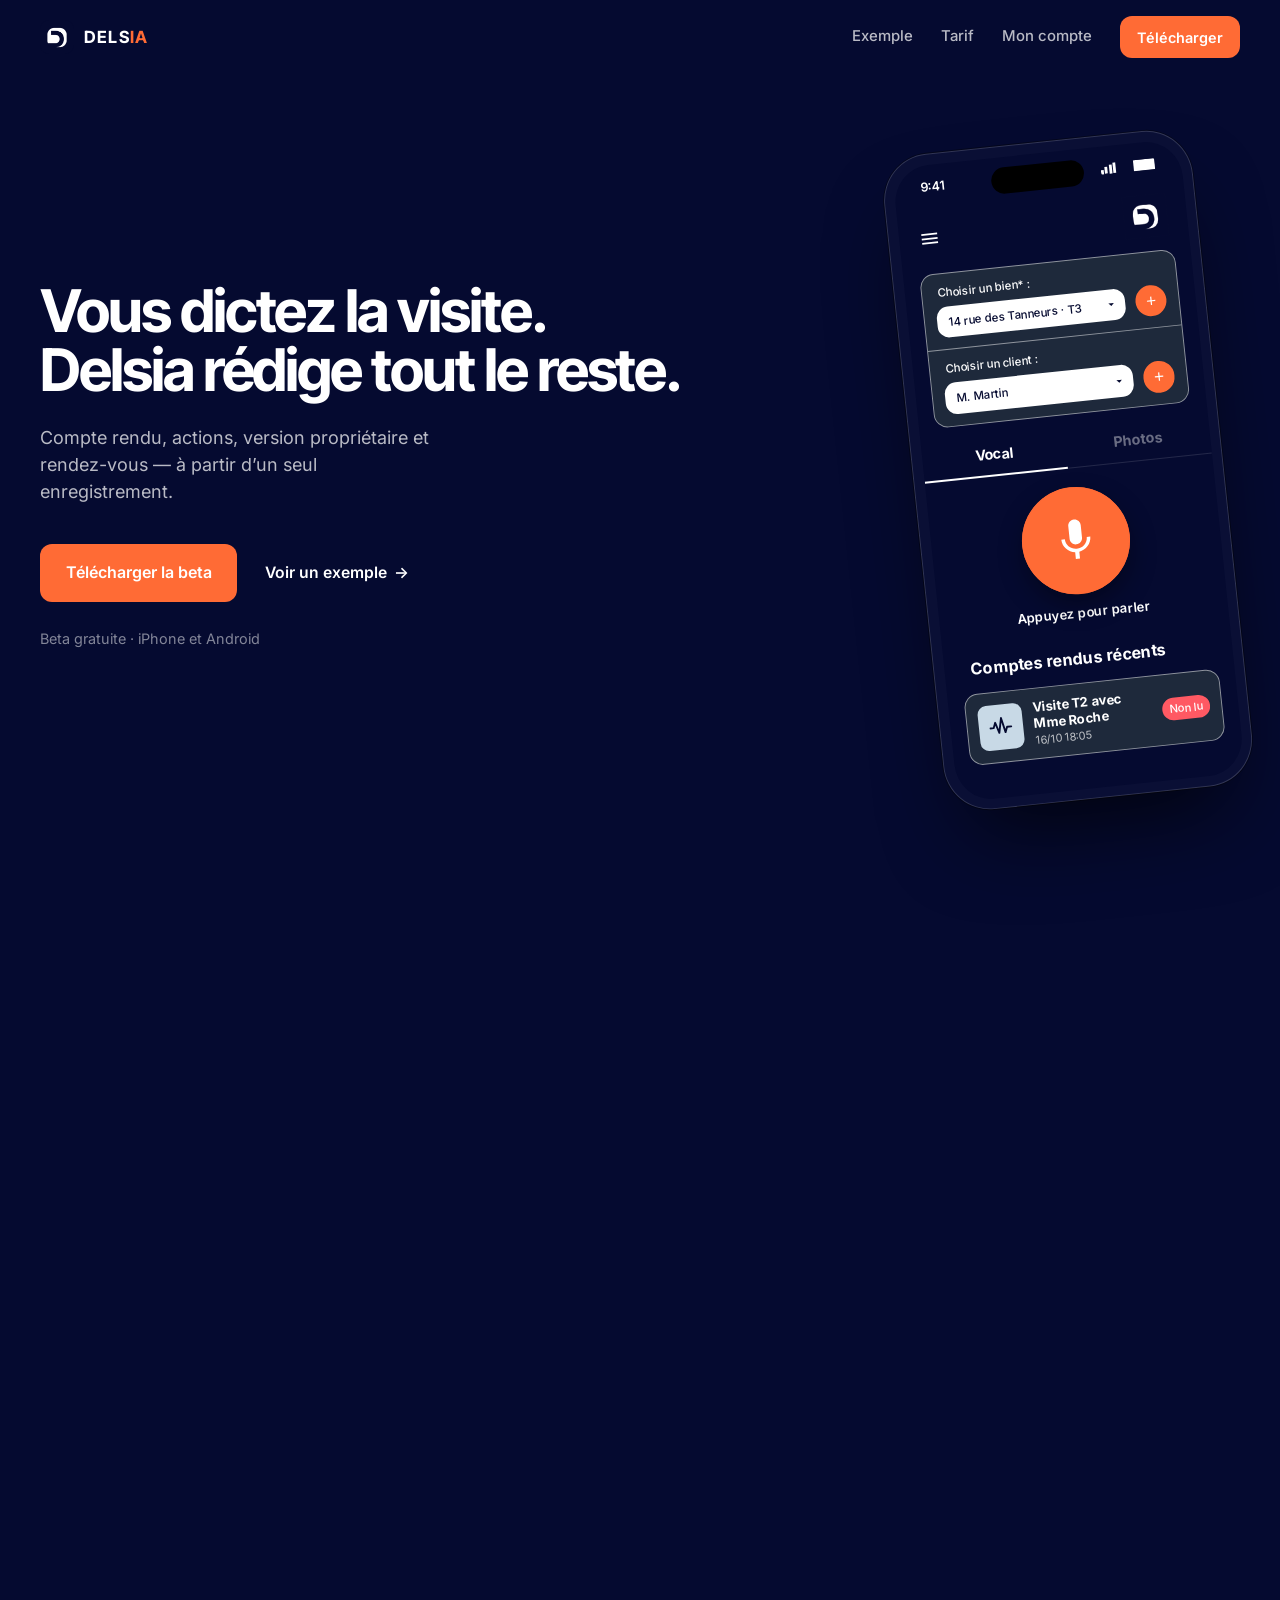
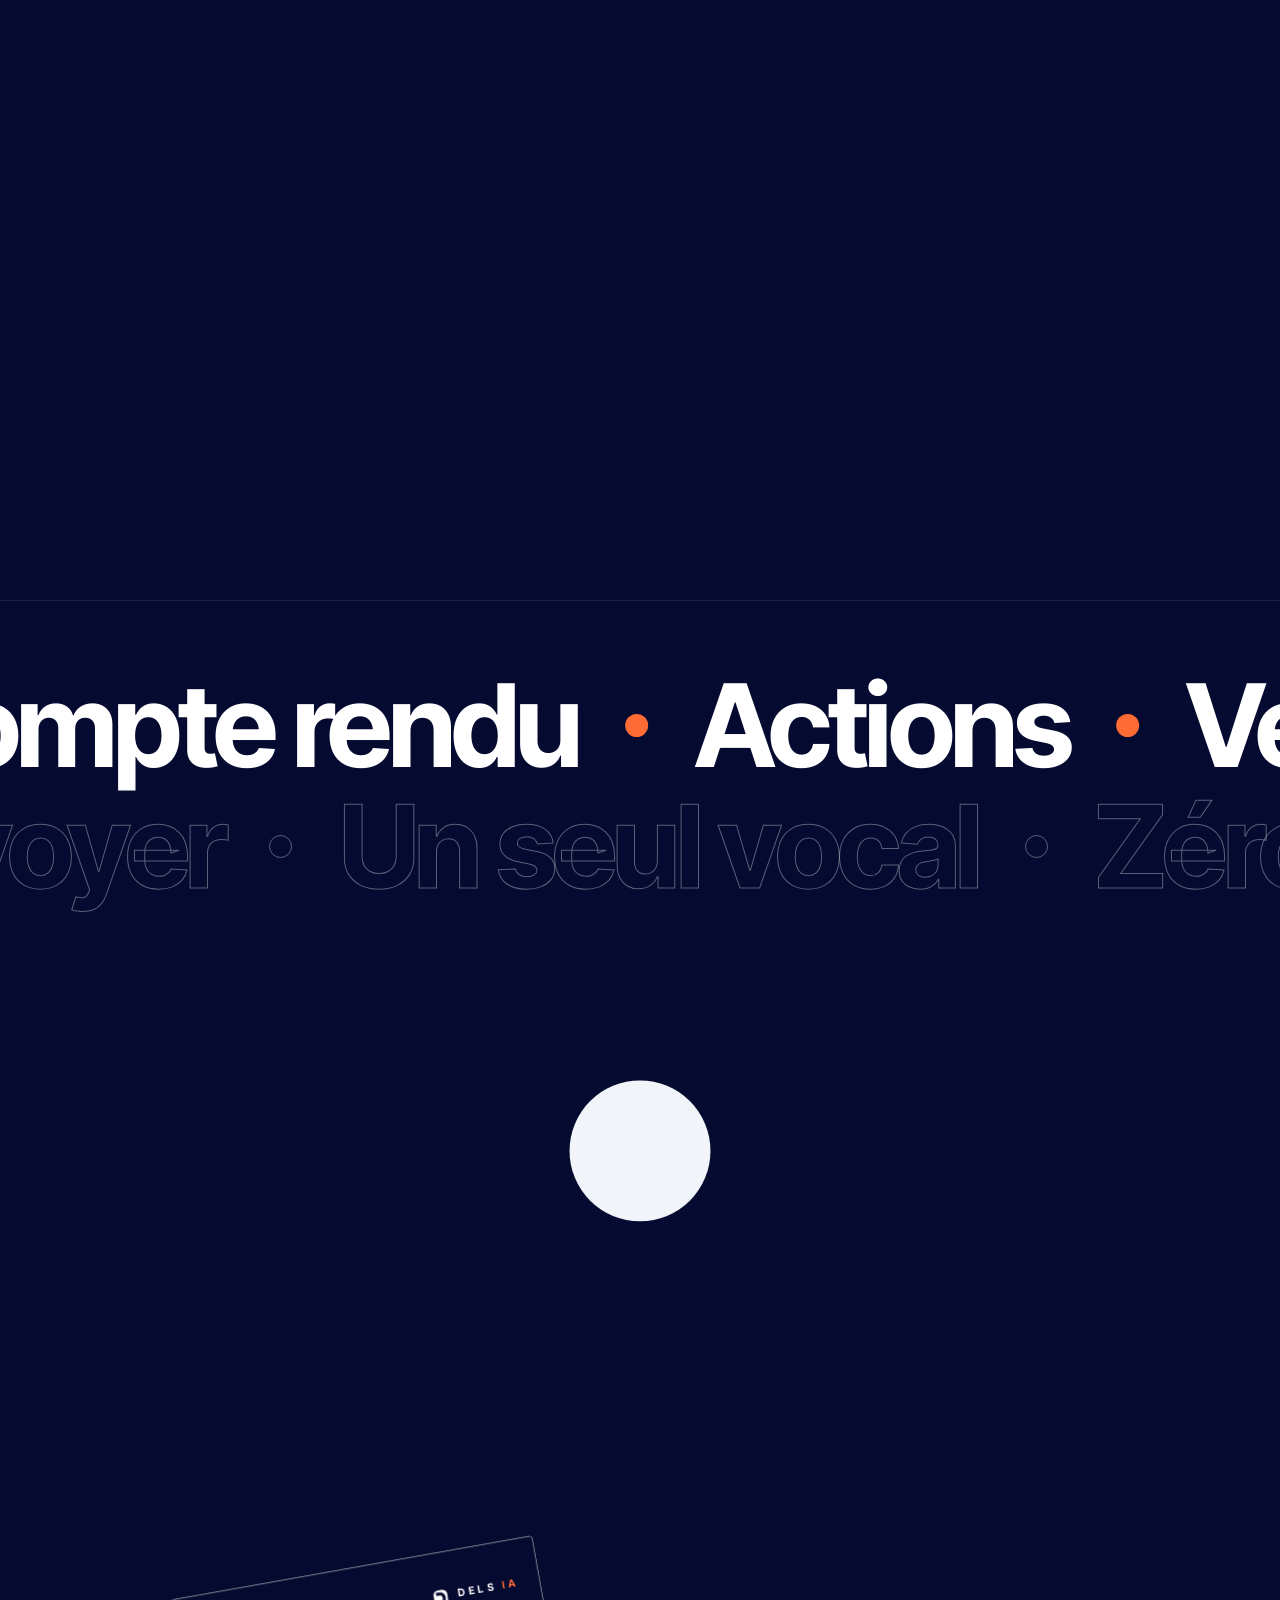
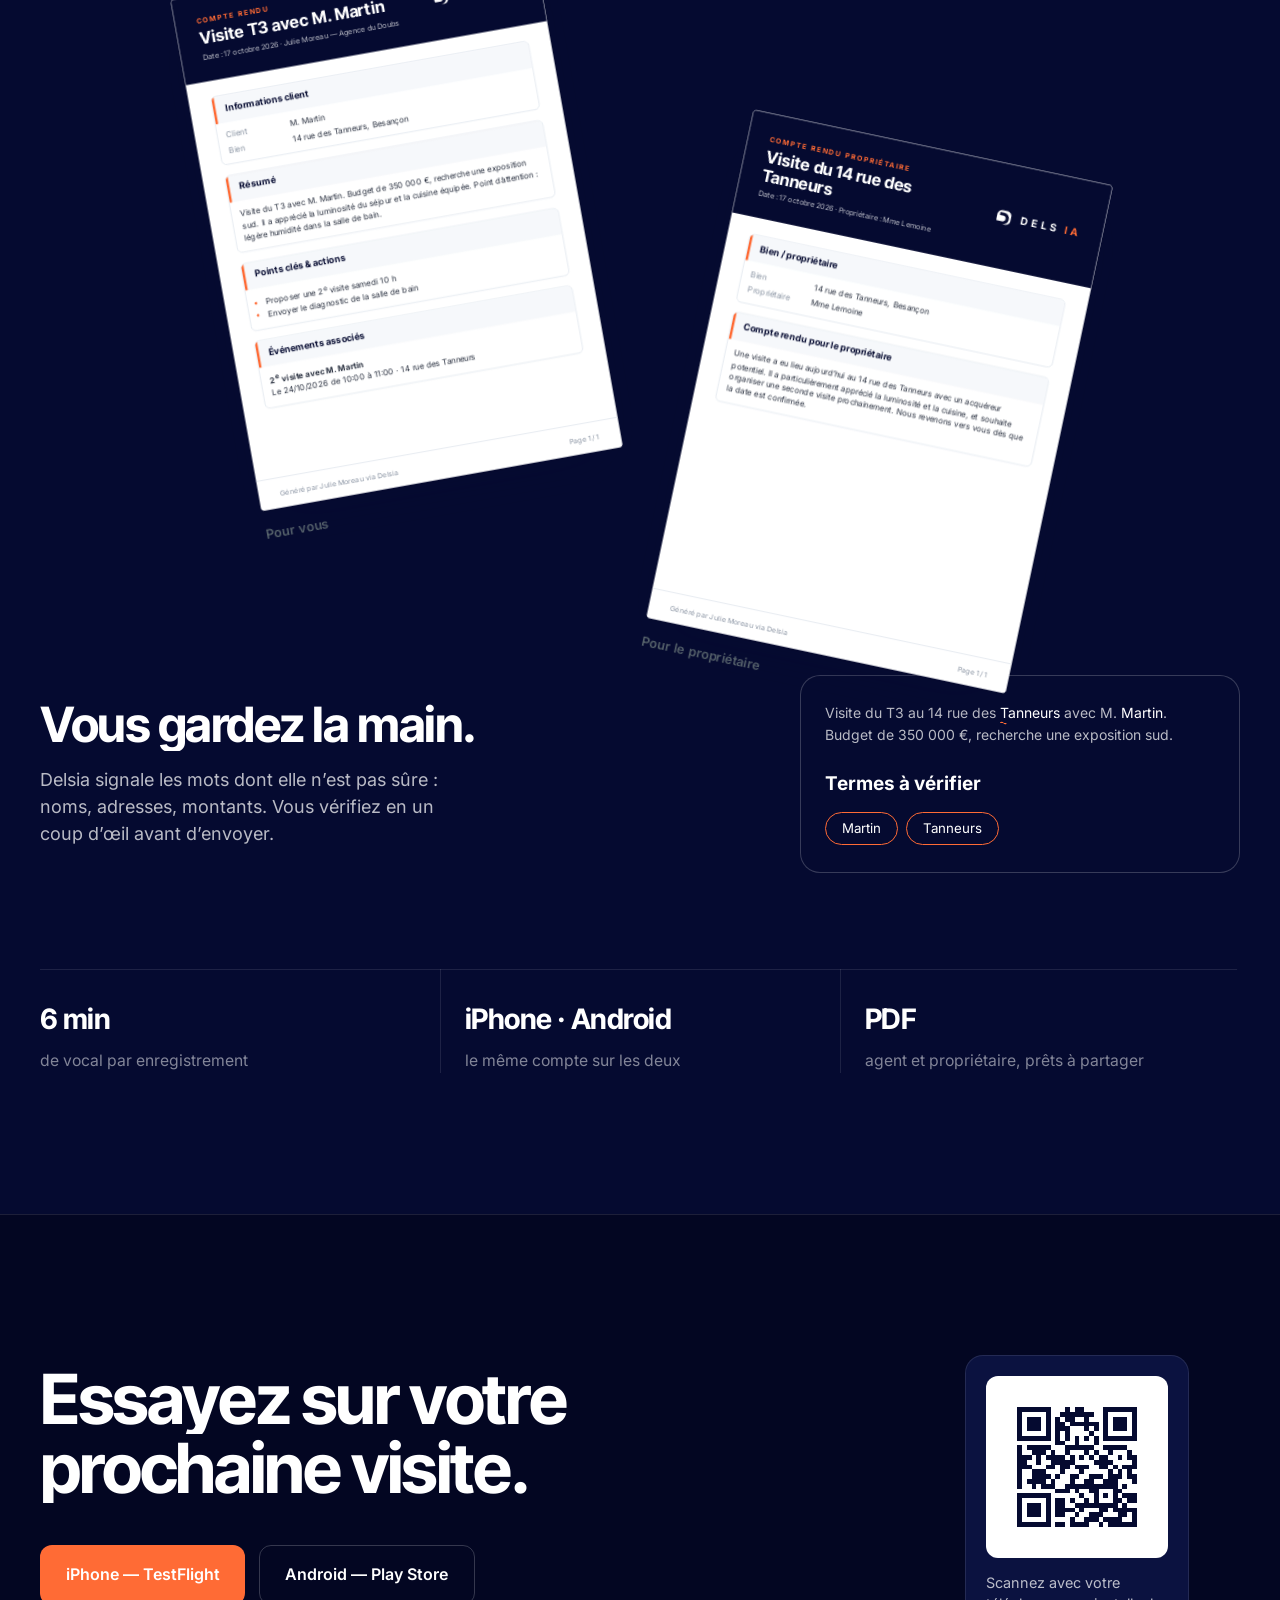
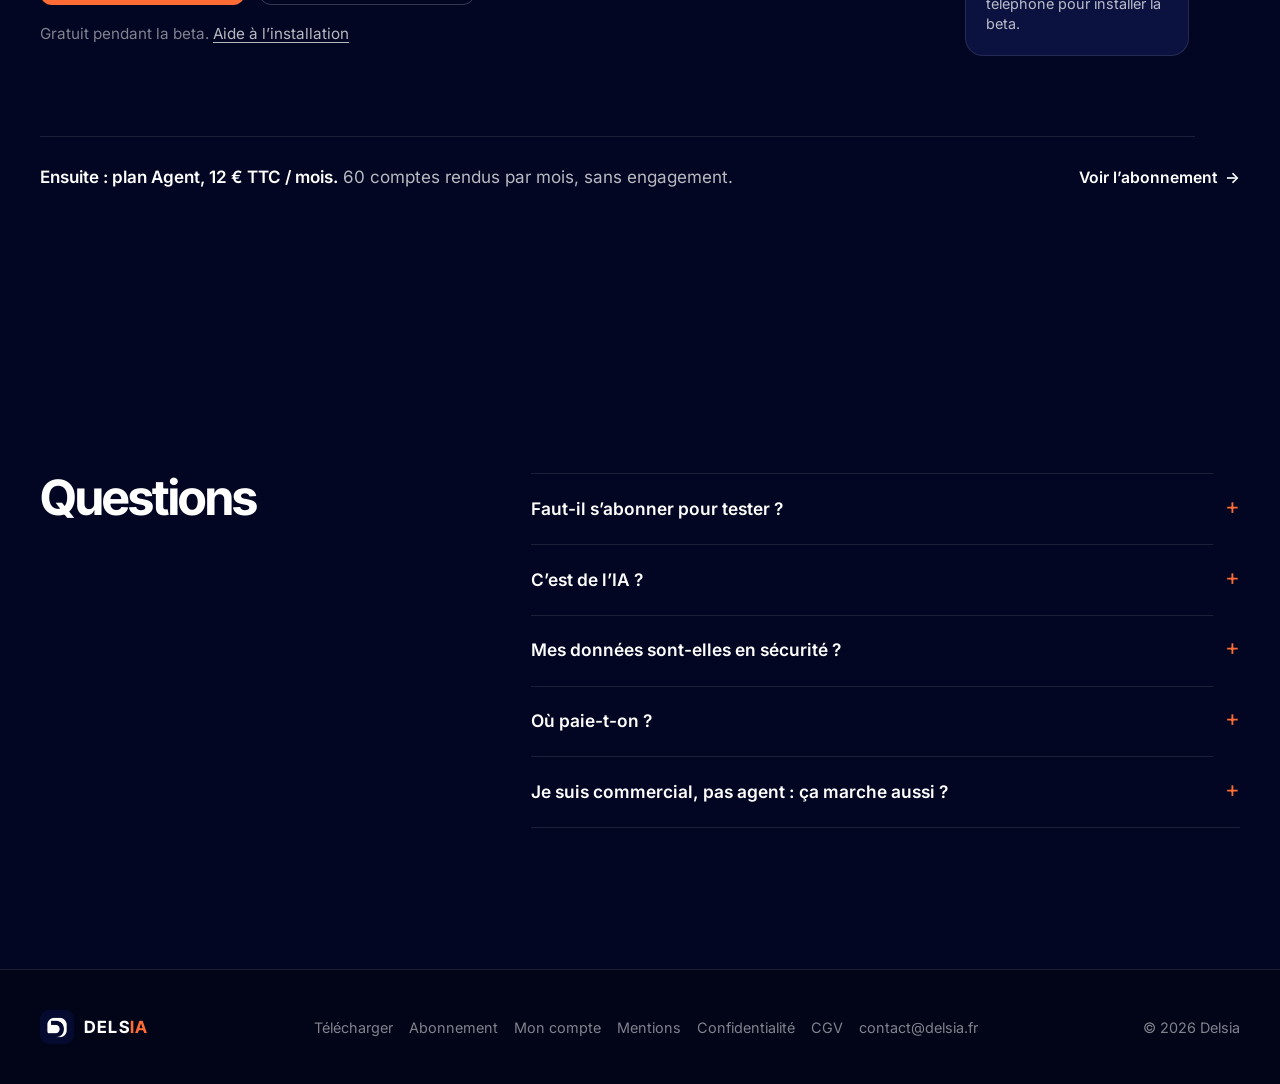
==== commit c4d41c69: "Rebuild homepage with scroll-driven product demo and polish the whole site. Pinned GSAP scene walkin" ====
--- a/index.html
+++ b/index.html
@@ -3,328 +3,468 @@
   <head>
     <meta charset="utf-8" />
     <meta name="viewport" content="width=device-width, initial-scale=1" />
-    <title>Delsia — Du vocal au compte rendu, pour agents immobiliers</title>
+    <title>Delsia — Vous dictez la visite, Delsia rédige le compte rendu</title>
     <meta
       name="description"
-      content="Delsia transforme vos notes vocales de visite en comptes rendus clairs, prêts à partager — y compris une version pour le propriétaire."
+      content="Après une visite, vous dictez. Delsia rédige le compte rendu, les actions, la version propriétaire et les rendez-vous — à partir d’un seul enregistrement."
     />
+    <meta name="theme-color" content="#050A30" />
+    <link rel="canonical" href="https://delsia.fr/" />
     <link rel="icon" href="favicon.png" />
-    <link rel="preconnect" href="https://fonts.googleapis.com" />
-    <link rel="preconnect" href="https://fonts.gstatic.com" crossorigin />
-    <link
-      href="https://fonts.googleapis.com/css2?family=Inter:wght@400;500;600;700&family=Inter+Tight:wght@600;700;800&display=swap"
-      rel="stylesheet"
+    <link rel="apple-touch-icon" href="apple-touch-icon.png" />
+    <meta property="og:type" content="website" />
+    <meta property="og:site_name" content="Delsia" />
+    <meta property="og:locale" content="fr_FR" />
+    <meta property="og:title" content="Delsia — Vous dictez la visite, Delsia rédige le compte rendu" />
+    <meta
+      property="og:description"
+      content="Après une visite, vous dictez. Delsia rédige le compte rendu, les actions, la version propriétaire et les rendez-vous — à partir d’un seul enregistrement."
     />
+    <meta property="og:url" content="https://delsia.fr/" />
+    <meta property="og:image" content="https://delsia.fr/og.png" />
+    <meta property="og:image:width" content="1200" />
+    <meta property="og:image:height" content="630" />
+    <meta name="twitter:card" content="summary_large_image" />
+    <link rel="stylesheet" href="fonts.css" />
     <link rel="stylesheet" href="styles.css" />
+    <script>
+      if (!matchMedia("(prefers-reduced-motion: reduce)").matches) {
+        document.documentElement.classList.add("has-motion");
+        setTimeout(function () {
+          if (!window.gsap) document.documentElement.classList.remove("has-motion");
+        }, 4000);
+      }
+    </script>
   </head>
-  <body>
+  <body class="home">
+    <svg width="0" height="0" style="position: absolute" aria-hidden="true">
+      <symbol id="i-mic" viewBox="0 0 24 24"><path d="M12 14c1.66 0 3-1.34 3-3V5c0-1.66-1.34-3-3-3S9 3.34 9 5v6c0 1.66 1.34 3 3 3zm5.3-3c0 3-2.54 5.1-5.3 5.1S6.7 14 6.7 11H5c0 3.41 2.72 6.23 6 6.72V21h2v-3.28c3.28-.48 6-3.3 6-6.72h-1.7z" /></symbol>
+      <symbol id="i-share" viewBox="0 0 24 24"><path d="M18 16.08c-.76 0-1.44.3-1.96.77L8.91 12.7c.05-.23.09-.46.09-.7s-.04-.47-.09-.7l7.05-4.11c.54.5 1.25.81 2.04.81 1.66 0 3-1.34 3-3s-1.34-3-3-3-3 1.34-3 3c0 .24.04.47.09.7L8.04 9.81C7.5 9.31 6.79 9 6 9c-1.66 0-3 1.34-3 3s1.34 3 3 3c.79 0 1.5-.31 2.04-.81l7.12 4.16c-.05.21-.08.43-.08.65 0 1.61 1.31 2.92 2.92 2.92s2.92-1.31 2.92-2.92-1.31-2.92-2.92-2.92z" /></symbol>
+      <symbol id="i-spark" viewBox="0 0 24 24"><path d="M19 9l1.25-2.75L23 5l-2.75-1.25L19 1l-1.25 2.75L15 5l2.75 1.25L19 9zm-7.5.5L9 4 6.5 9.5 1 12l5.5 2.5L9 20l2.5-5.5L17 12l-5.5-2.5zM19 15l-1.25 2.75L15 19l2.75 1.25L19 23l1.25-2.75L23 19l-2.75-1.25L19 15z" /></symbol>
+      <symbol id="i-bolt" viewBox="0 0 24 24"><path d="M7 2v11h3v9l7-12h-4l4-8z" /></symbol>
+      <symbol id="i-person" viewBox="0 0 24 24"><path d="M12 2C6.48 2 2 6.48 2 12s4.48 10 10 10 10-4.48 10-10S17.52 2 12 2zm0 3c1.66 0 3 1.34 3 3s-1.34 3-3 3-3-1.34-3-3 1.34-3 3-3zm0 14.2c-2.5 0-4.71-1.28-6-3.22.03-1.99 4-3.08 6-3.08 1.99 0 5.97 1.09 6 3.08-1.29 1.94-3.5 3.22-6 3.22z" /></symbol>
+      <symbol id="i-cal" viewBox="0 0 24 24"><path d="M17 12h-5v5h5v-5zM16 1v2H8V1H6v2H5c-1.11 0-1.99.9-1.99 2L3 19c0 1.1.89 2 2 2h14c1.1 0 2-.9 2-2V5c0-1.1-.9-2-2-2h-1V1h-2zm3 18H5V8h14v11z" /></symbol>
+      <symbol id="i-check" viewBox="0 0 24 24"><path d="M9 16.17L4.83 12l-1.42 1.41L9 19 21 7l-1.41-1.41z" /></symbol>
+      <symbol id="i-back" viewBox="0 0 24 24"><path d="M20 11H7.83l5.59-5.59L12 4l-8 8 8 8 1.41-1.41L7.83 13H20v-2z" /></symbol>
+      <symbol id="i-trash" viewBox="0 0 24 24"><path d="M6 19c0 1.1.9 2 2 2h8c1.1 0 2-.9 2-2V7H6v12zM19 4h-3.5l-1-1h-5l-1 1H5v2h14V4z" /></symbol>
+      <symbol id="i-menu" viewBox="0 0 24 24"><path d="M3 18h18v-2H3v2zm0-5h18v-2H3v2zm0-7v2h18V6H3z" /></symbol>
+      <symbol id="i-drop" viewBox="0 0 24 24"><path d="M7 10l5 5 5-5z" /></symbol>
+      <symbol id="i-add" viewBox="0 0 24 24"><path d="M19 13h-6v6h-2v-6H5v-2h6V5h2v6h6v2z" /></symbol>
+      <symbol id="i-pin" viewBox="0 0 24 24"><path d="M12 2C8.13 2 5 5.13 5 9c0 5.25 7 13 7 13s7-7.75 7-13c0-3.87-3.13-7-7-7zm0 9.5c-1.38 0-2.5-1.12-2.5-2.5s1.12-2.5 2.5-2.5 2.5 1.12 2.5 2.5-1.12 2.5-2.5 2.5z" /></symbol>
+      <symbol id="i-wave" viewBox="0 0 24 24"><path d="M2 12h3l2-5 3 10 3-14 3 14 2-5h4" fill="none" stroke="currentColor" stroke-width="1.8" stroke-linecap="round" stroke-linejoin="round" /></symbol>
+    </svg>
+
     <header class="nav" id="nav">
       <div class="wrap nav__inner">
-        <a class="brand" href="index.html" aria-label="Delsia">
+        <a class="brand" href="index.html" aria-label="Delsia — accueil">
           <img class="brand__mark" src="assets/logo-icon.png" alt="" />
           <span class="brand__word">Dels<span>ia</span></span>
         </a>
         <button class="nav__toggle" id="navToggle" type="button" aria-label="Menu">☰</button>
         <nav class="nav__links" id="navLinks">
-          <a href="#fonctionnement">Fonctionnement</a>
-          <a href="pricing.html">Télécharger</a>
-          <a href="abonnement.html">Abonnement</a>
+          <a href="#exemple" data-to-example>Exemple</a>
+          <a href="abonnement.html">Tarif</a>
           <a href="compte.html">Mon compte</a>
-          <a class="btn btn--primary" href="pricing.html">Télécharger la beta</a>
+          <a class="btn btn--primary" href="#essayer">Télécharger</a>
         </nav>
       </div>
     </header>
 
     <main>
-      <!-- 1. Hero — marque dominante -->
-      <section class="hero">
-        <div class="hero__glow" aria-hidden="true"></div>
-        <div class="wrap hero__inner">
-          <div class="hero__copy">
-            <div class="hero__brand">
-              <img src="assets/logo-icon.png" alt="" width="64" height="64" />
-              <div class="hero__brand-name">Dels<span>ia</span></div>
+      <!-- 1 + 2. Scène : promesse, puis le vocal qui se déplie (épinglée au scroll sur ordinateur) -->
+      <section class="stage" data-stage>
+        <div class="wrap stage__inner">
+          <div class="stage__left">
+            <div class="stage__copy" data-copy>
+              <h1>
+                <span class="hl"><span class="hl__in">Vous dictez la&nbsp;visite.</span></span>
+                <span class="hl"><span class="hl__in">Delsia rédige tout&nbsp;le&nbsp;reste.</span></span>
+              </h1>
+              <p class="hero__lead">
+                Compte rendu, actions, version propriétaire et rendez-vous — à partir d’un seul enregistrement.
+              </p>
+              <div class="hero__ctas">
+                <a class="btn btn--primary btn--lg" href="#essayer">Télécharger la beta</a>
+                <a class="link-arrow" href="#exemple" data-to-example>Voir un exemple</a>
+              </div>
+              <p class="hero__meta">Beta gratuite · iPhone et Android</p>
             </div>
-            <h1>Vos rendez-vous en vocal. Vos comptes rendus, prêts.</h1>
-            <p class="hero__lead">
-              Après une visite, vous dictez. Delsia rédige un compte rendu clair — et une version pour le
-              propriétaire, sans le jargon interne.
-            </p>
-            <div class="hero__ctas">
-              <a class="btn btn--primary" href="pricing.html">Télécharger la beta</a>
-              <a class="link-soft" href="#fonctionnement">Voir comment ça marche</a>
+
+            <div class="stage__caps" aria-hidden="true">
+              <div class="cap" data-cap="1">
+                <span class="cap__n">1 / 5</span>
+                <h2 class="cap__t">Vous dictez, sur place ou dans la voiture.</h2>
+                <p class="cap__quote" data-quote>
+                  « T3 rue des Tanneurs avec M. Martin, budget 350 000, il cherche plein sud… très lumineux, cuisine
+                  équipée, un peu d’humidité dans la salle de bain. Il veut revenir samedi avec sa compagne. »
+                </p>
+              </div>
+              <div class="cap" data-cap="2">
+                <span class="cap__n">2 / 5</span>
+                <h2 class="cap__t">Le compte rendu est rédigé.</h2>
+                <p class="cap__p">Structuré, lisible, prêt à relire. Vous n’avez rien tapé.</p>
+              </div>
+              <div class="cap" data-cap="3">
+                <span class="cap__n">3 / 5</span>
+                <h2 class="cap__t">Les actions sont listées.</h2>
+                <p class="cap__p">Ce que vous avez dit devoir faire, extrait et mis au propre.</p>
+              </div>
+              <div class="cap" data-cap="4">
+                <span class="cap__n">4 / 5</span>
+                <h2 class="cap__t">Une version pour le propriétaire, sans le jargon interne.</h2>
+                <p class="cap__p">Même visite, autre ton. Prête à envoyer telle quelle.</p>
+              </div>
+              <div class="cap" data-cap="5">
+                <span class="cap__n">5 / 5</span>
+                <h2 class="cap__t">Le rendez-vous suivant, ajouté au calendrier.</h2>
+                <p class="cap__p">Date, heure, adresse. Un geste et c’est dans votre agenda.</p>
+              </div>
             </div>
-            <p class="hero__proof">Beta privée — construite avec des agents sur le terrain.</p>
-          </div>
-
-          <div class="hero__visual" aria-label="Aperçu d’un compte rendu Delsia">
-            <div class="device">
-              <div class="device__screen">
-                <div class="cr-tabs" role="tablist">
-                  <button type="button" class="is-active" data-tab="agent" role="tab" aria-selected="true">
-                    Pour vous
-                  </button>
-                  <button type="button" data-tab="owner" role="tab" aria-selected="false">
-                    Pour le propriétaire
-                  </button>
-                </div>
-                <div class="cr-panel is-active" data-panel="agent" role="tabpanel">
-                  <div class="cr-panel__meta">
-                    <span>12 rue des Lilas · T3</span>
-                    <span>Visite · 14:20</span>
-                  </div>
-                  <h3>Compte rendu</h3>
-                  <p>
-                    Bien lumineux, cuisine équipée, petite humidité salle de bain. Acquéreur motivé, offre possible
-                    sous 48&nbsp;h.
-                  </p>
-                  <ul>
-                    <li>Relancer le notaire sur le diag amiante</li>
-                    <li>Envoyer photos façade + séjour</li>
-                    <li>Proposer 2<sup>e</sup> visite samedi matin</li>
-                  </ul>
-                </div>
-                <div class="cr-panel cr-panel--owner" data-panel="owner" role="tabpanel" hidden>
-                  <div class="cr-panel__meta">
-                    <span>Version propriétaire</span>
-                    <span>Prête à envoyer</span>
-                  </div>
-                  <h3>Compte rendu</h3>
-                  <p>
-                    La visite s’est bien déroulée. L’acquéreur a apprécié la luminosité et l’agencement. Un point
-                    d’attention sur la salle de bain sera précisé.
-                  </p>
-                  <ul>
-                    <li>Intérêt confirmé sur le bien</li>
-                    <li>Suite possible dans les prochains jours</li>
-                    <li>Nous restons en contact pour la suite</li>
-                  </ul>
+          </div>
+
+          <div class="stage__device" aria-hidden="true">
+            <div class="phone" data-phone>
+              <div class="phone__screen">
+                <div class="sb"><span>9:41</span><i class="sb__island"></i><span class="sb__icons"></span></div>
+
+                <div class="scr scr--home" data-home>
+                  <div class="home-scr__top">
+                    <svg class="ic ic--lg"><use href="#i-menu" /></svg>
+                    <img class="home-scr__logo" src="assets/logo-icon.png" alt="" />
+                  </div>
+                  <div class="pick">
+                    <div class="pick__row">
+                      <span class="pick__label">Choisir un bien* :</span>
+                      <div class="pick__field">
+                        <span class="pick__select">14 rue des Tanneurs · T3 <svg class="ic"><use href="#i-drop" /></svg></span>
+                        <span class="pick__add"><svg class="ic"><use href="#i-add" /></svg></span>
+                      </div>
+                    </div>
+                    <div class="pick__row">
+                      <span class="pick__label">Choisir un client :</span>
+                      <div class="pick__field">
+                        <span class="pick__select">M. Martin <svg class="ic"><use href="#i-drop" /></svg></span>
+                        <span class="pick__add"><svg class="ic"><use href="#i-add" /></svg></span>
+                      </div>
+                    </div>
+                  </div>
+                  <div class="tabs"><span class="is-on">Vocal</span><span>Photos</span></div>
+                  <div class="mic" data-mic>
+                    <i class="mic__ring" data-ring></i><i class="mic__ring" data-ring></i>
+                    <svg class="ic"><use href="#i-mic" /></svg>
+                  </div>
+                  <div class="mic__label">
+                    <span class="mic__idle" data-idle>Appuyez pour parler</span>
+                    <span class="mic__rec" data-rec>
+                      <span class="wave" data-wave><i></i><i></i><i></i><i></i><i></i><i></i><i></i><i></i><i></i><i></i><i></i><i></i></span>
+                      <span class="mic__time" data-time>00:00</span>
+                    </span>
+                  </div>
+                  <p class="home-scr__h">Comptes rendus récents</p>
+                  <div class="recent">
+                    <span class="recent__tile"><svg class="ic"><use href="#i-wave" /></svg></span>
+                    <span class="recent__txt"><strong>Visite T2 avec Mme Roche</strong><small>16/10 18:05</small></span>
+                    <span class="recent__pill">Non lu</span>
+                  </div>
+                </div>
+
+                <div class="scr scr--report" data-report>
+                  <div class="report" data-report-inner>
+                    <div class="report__top">
+                      <svg class="ic ic--lg"><use href="#i-back" /></svg>
+                      <svg class="ic ic--lg"><use href="#i-trash" /></svg>
+                    </div>
+                    <div class="report__meta">
+                      <span><svg class="ic"><use href="#i-cal" /></svg>17/10 14:20</span>
+                      <span class="report__pill">Julie · Agence du Doubs</span>
+                    </div>
+                    <p class="report__title">Visite T3 avec M. Martin</p>
+
+                    <div class="blk blk--cr" data-blk="cr">
+                      <div class="blk__head"><svg class="ic"><use href="#i-spark" /></svg><span>Compte rendu</span><i class="blk__share"><svg class="ic"><use href="#i-share" /></svg></i></div>
+                      <p>Visite du T3 au 14 rue des Tanneurs avec M. Martin. Budget de 350 000 €, recherche une exposition sud. Il a apprécié la luminosité du séjour et la cuisine équipée. Point d’attention : légère humidité dans la salle de bain.</p>
+                    </div>
+
+                    <div class="blk blk--act" data-blk="act">
+                      <div class="blk__head"><svg class="ic"><use href="#i-bolt" /></svg><span>Actions à réaliser</span></div>
+                      <p>- Proposer une 2<sup>e</sup> visite samedi 10 h<br />- Envoyer le diagnostic de la salle de bain</p>
+                    </div>
+
+                    <div class="blk blk--own" data-blk="own">
+                      <div class="blk__head"><svg class="ic"><use href="#i-person" /></svg><span>Pour le propriétaire</span><i class="blk__share"><svg class="ic"><use href="#i-share" /></svg></i></div>
+                      <p>Une visite a eu lieu aujourd’hui au 14 rue des Tanneurs avec un acquéreur potentiel. Il a particulièrement apprécié la luminosité et la cuisine, et souhaite organiser une seconde visite prochainement.</p>
+                    </div>
+
+                    <div class="report__events" data-blk="evt">
+                      <p class="report__h">Événements</p>
+                      <div class="evt">
+                        <span class="evt__date"><b>24</b><i>oct.</i></span>
+                        <span class="evt__body">
+                          <strong>2<sup>e</sup> visite avec M. Martin</strong>
+                          <small><svg class="ic"><use href="#i-pin" /></svg>14 rue des Tanneurs</small>
+                          <span class="evt__btn" data-cal>
+                            <span class="evt__btn-a" data-cal-a><svg class="ic"><use href="#i-cal" /></svg>Ajouter au calendrier</span>
+                            <span class="evt__btn-b" data-cal-b><svg class="ic"><use href="#i-check" /></svg>Ajouté au calendrier</span>
+                          </span>
+                        </span>
+                        <span class="evt__time">10:00<i>↓</i>11:00</span>
+                      </div>
+                    </div>
+                  </div>
                 </div>
               </div>
             </div>
           </div>
         </div>
+
+        <div class="wrap stage__hud" data-hud>
+          <span class="stage__hud-t" aria-hidden="true">Un vocal. Tout le dossier.</span>
+          <div class="ticks" role="group" aria-label="Étapes de l’exemple">
+            <button class="tick" type="button" data-tick aria-label="Étape 1 sur 5 : Vous dictez, sur place ou dans la voiture."></button>
+            <button class="tick" type="button" data-tick aria-label="Étape 2 sur 5 : Le compte rendu est rédigé."></button>
+            <button class="tick" type="button" data-tick aria-label="Étape 3 sur 5 : Les actions sont listées."></button>
+            <button class="tick" type="button" data-tick aria-label="Étape 4 sur 5 : Une version pour le propriétaire, sans le jargon interne."></button>
+            <button class="tick" type="button" data-tick aria-label="Étape 5 sur 5 : Le rendez-vous suivant, ajouté au calendrier."></button>
+          </div>
+        </div>
       </section>
 
-      <!-- 2. Comment ça marche -->
-      <section class="section" id="fonctionnement">
+      <!-- Version empilée : mobile, ou animations désactivées -->
+      <section class="msteps" id="exemple">
         <div class="wrap">
-          <header class="section__head reveal">
-            <span class="section__eyebrow">Fonctionnement</span>
-            <h2 class="section__title">Trois gestes. Pas de paperasse.</h2>
-            <p class="section__lead">
-              Vous parlez après le rendez-vous. L’IA structure le compte rendu. Vous relisez, vous partagez, vous
-              passez à la suite.
-            </p>
+          <header class="msteps__head">
+            <h2 class="h2" data-split>Un vocal. Tout le dossier.</h2>
+            <p class="lead">Une visite réelle, du micro au rendez-vous suivant.</p>
           </header>
-          <div class="steps reveal">
-            <article class="step">
-              <span class="step__num">01</span>
-              <h3>Vous enregistrez</h3>
-              <p>Sur place ou en voiture : points clés, ressenti, prochaines actions.</p>
-            </article>
-            <article class="step">
-              <span class="step__num">02</span>
-              <h3>Delsia rédige</h3>
-              <p>Un compte rendu structuré, prêt à relire ou à envoyer.</p>
-            </article>
-            <article class="step">
-              <span class="step__num">03</span>
-              <h3>Vous partagez</h3>
-              <p>PDF ou message : au dossier, au propriétaire si besoin, puis rendez-vous suivant.</p>
-            </article>
-          </div>
+          <ol class="msteps__list">
+            <li class="mstep">
+              <span class="cap__n">1 / 5</span>
+              <h3 class="cap__t">Vous dictez, sur place ou dans la voiture.</h3>
+              <p class="cap__quote">
+                « T3 rue des Tanneurs avec M. Martin, budget 350 000, il cherche plein sud… très lumineux, cuisine
+                équipée, un peu d’humidité dans la salle de bain. Il veut revenir samedi avec sa compagne. »
+              </p>
+              <div class="crop" aria-hidden="true">
+                <div class="rec-mini">
+                  <div class="mic mic--mini"><svg class="ic"><use href="#i-mic" /></svg></div>
+                  <span class="wave wave--mini"><i></i><i></i><i></i><i></i><i></i><i></i><i></i><i></i><i></i><i></i><i></i><i></i></span>
+                  <span class="mic__time">02:14</span>
+                </div>
+              </div>
+            </li>
+            <li class="mstep">
+              <span class="cap__n">2 / 5</span>
+              <h3 class="cap__t">Le compte rendu est rédigé.</h3>
+              <p class="cap__p">Structuré, lisible, prêt à relire. Vous n’avez rien tapé.</p>
+              <div class="crop" aria-hidden="true">
+                <div class="blk blk--cr">
+                  <div class="blk__head"><svg class="ic"><use href="#i-spark" /></svg><span>Compte rendu</span></div>
+                  <p>Visite du T3 avec M. Martin. Budget de 350 000 €, recherche une exposition sud. Il a apprécié la luminosité du séjour et la cuisine équipée.</p>
+                </div>
+              </div>
+            </li>
+            <li class="mstep">
+              <span class="cap__n">3 / 5</span>
+              <h3 class="cap__t">Les actions sont listées.</h3>
+              <p class="cap__p">Ce que vous avez dit devoir faire, extrait et mis au propre.</p>
+              <div class="crop" aria-hidden="true">
+                <div class="blk blk--act">
+                  <div class="blk__head"><svg class="ic"><use href="#i-bolt" /></svg><span>Actions à réaliser</span></div>
+                  <p>- Proposer une 2<sup>e</sup> visite samedi 10 h<br />- Envoyer le diagnostic de la salle de bain</p>
+                </div>
+              </div>
+            </li>
+            <li class="mstep">
+              <span class="cap__n">4 / 5</span>
+              <h3 class="cap__t">Une version pour le propriétaire, sans le jargon interne.</h3>
+              <p class="cap__p">Même visite, autre ton. Prête à envoyer telle quelle.</p>
+              <div class="crop" aria-hidden="true">
+                <div class="blk blk--own">
+                  <div class="blk__head"><svg class="ic"><use href="#i-person" /></svg><span>Pour le propriétaire</span></div>
+                  <p>Une visite a eu lieu aujourd’hui avec un acquéreur potentiel. Il a particulièrement apprécié la luminosité et souhaite organiser une seconde visite.</p>
+                </div>
+              </div>
+            </li>
+            <li class="mstep">
+              <span class="cap__n">5 / 5</span>
+              <h3 class="cap__t">Le rendez-vous suivant, ajouté au calendrier.</h3>
+              <p class="cap__p">Date, heure, adresse. Un geste et c’est dans votre agenda.</p>
+              <div class="crop" aria-hidden="true">
+                <div class="evt">
+                  <span class="evt__date"><b>24</b><i>oct.</i></span>
+                  <span class="evt__body"><strong>2<sup>e</sup> visite avec M. Martin</strong><small><svg class="ic"><use href="#i-pin" /></svg>14 rue des Tanneurs</small><span class="evt__btn"><span class="evt__btn-a"><svg class="ic"><use href="#i-cal" /></svg>Ajouter au calendrier</span></span></span>
+                  <span class="evt__time">10:00<i>↓</i>11:00</span>
+                </div>
+              </div>
+            </li>
+          </ol>
         </div>
       </section>
 
-      <!-- 3. Métiers -->
-      <section class="section section--lift" id="metiers">
+      <!-- Bandeau : ce que produit un seul vocal -->
+      <div class="band" aria-hidden="true">
+        <div class="band__row" data-band="-1">
+          <span>Compte rendu</span><i></i><span>Actions</span><i></i><span>Version propriétaire</span><i></i><span>Rendez-vous</span><i></i><span>PDF</span><i></i>
+          <span>Compte rendu</span><i></i><span>Actions</span><i></i><span>Version propriétaire</span><i></i><span>Rendez-vous</span><i></i><span>PDF</span><i></i>
+        </div>
+        <div class="band__row band__row--alt" data-band="1">
+          <span>Un seul vocal</span><i></i><span>Zéro saisie</span><i></i><span>Prêt à envoyer</span><i></i>
+          <span>Un seul vocal</span><i></i><span>Zéro saisie</span><i></i><span>Prêt à envoyer</span><i></i>
+          <span>Un seul vocal</span><i></i><span>Zéro saisie</span><i></i><span>Prêt à envoyer</span><i></i>
+        </div>
+      </div>
+
+      <!-- 3. Le PDF -->
+      <section class="paper" data-paper>
         <div class="wrap">
-          <header class="section__head reveal">
-            <span class="section__eyebrow">Pour qui</span>
-            <h2 class="section__title">Pensé pour les agents. Utile aussi aux commerciaux.</h2>
-            <p class="section__lead">
-              Priorité agents immobiliers. Même logique pour les rendez-vous terrain — sans version propriétaire.
-            </p>
+          <header class="paper__head" data-paper-head>
+            <h2 class="h2">Prêt à envoyer.</h2>
+            <p class="lead">Un PDF pour vous, un pour le propriétaire. Même visite, deux tons.</p>
           </header>
-          <div class="split reveal">
-            <article class="panel panel--primary">
-              <span class="panel__tag">Agents immobiliers</span>
-              <h3>Visites, suivi, version propriétaire</h3>
-              <p>
-                Votre compte rendu détaillé, plus une version soignée à envoyer au propriétaire — sans le jargon
-                interne.
-              </p>
-            </article>
-            <article class="panel panel--secondary">
-              <span class="panel__tag">Commerciaux</span>
-              <h3>Rendez-vous clients, actions, suite</h3>
-              <p>
-                Un compte rendu clair après chaque échange : ce qui a été dit, ce qu’il faut relancer, la prochaine
-                étape.
-              </p>
-            </article>
+
+          <div class="sheets" data-sheets>
+            <figure class="sheet-wrap" data-sheet="1">
+              <div class="sheet" role="img" aria-label="PDF du compte rendu agent">
+                <div class="sheet__band">
+                  <div>
+                    <span class="sheet__eyebrow">Compte rendu</span>
+                    <span class="sheet__title">Visite T3 avec M. Martin</span>
+                    <span class="sheet__date">Date : 17 octobre 2026 · Julie Moreau — Agence du Doubs</span>
+                  </div>
+                  <span class="sheet__logo"><img src="assets/logo-icon.png" alt="" />DELS<b>IA</b></span>
+                </div>
+                <div class="sheet__body">
+                  <div class="sbox">
+                    <span class="sbox__h">Informations client</span>
+                    <div class="sbox__rows"><span>Client</span><span>M. Martin</span><span>Bien</span><span>14 rue des Tanneurs, Besançon</span></div>
+                  </div>
+                  <div class="sbox">
+                    <span class="sbox__h">Résumé</span>
+                    <p>Visite du T3 avec M. Martin. Budget de 350 000 €, recherche une exposition sud. Il a apprécié la luminosité du séjour et la cuisine équipée. Point d’attention : légère humidité dans la salle de bain.</p>
+                  </div>
+                  <div class="sbox">
+                    <span class="sbox__h">Points clés &amp; actions</span>
+                    <ul><li>Proposer une 2<sup>e</sup> visite samedi 10 h</li><li>Envoyer le diagnostic de la salle de bain</li></ul>
+                  </div>
+                  <div class="sbox">
+                    <span class="sbox__h">Événements associés</span>
+                    <p><strong>2<sup>e</sup> visite avec M. Martin</strong><br />Le 24/10/2026 de 10:00 à 11:00 · 14 rue des Tanneurs</p>
+                  </div>
+                </div>
+                <div class="sheet__foot"><span>Généré par Julie Moreau via Delsia</span><span>Page 1 / 1</span></div>
+              </div>
+              <figcaption>Pour vous</figcaption>
+            </figure>
+
+            <figure class="sheet-wrap sheet-wrap--offset" data-sheet="2">
+              <div class="sheet" role="img" aria-label="PDF du compte rendu propriétaire">
+                <div class="sheet__band">
+                  <div>
+                    <span class="sheet__eyebrow">Compte rendu propriétaire</span>
+                    <span class="sheet__title">Visite du 14 rue des Tanneurs</span>
+                    <span class="sheet__date">Date : 17 octobre 2026 · Propriétaire : Mme Lemoine</span>
+                  </div>
+                  <span class="sheet__logo"><img src="assets/logo-icon.png" alt="" />DELS<b>IA</b></span>
+                </div>
+                <div class="sheet__body">
+                  <div class="sbox">
+                    <span class="sbox__h">Bien / propriétaire</span>
+                    <div class="sbox__rows"><span>Bien</span><span>14 rue des Tanneurs, Besançon</span><span>Propriétaire</span><span>Mme Lemoine</span></div>
+                  </div>
+                  <div class="sbox">
+                    <span class="sbox__h">Compte rendu pour le propriétaire</span>
+                    <p>Une visite a eu lieu aujourd’hui au 14 rue des Tanneurs avec un acquéreur potentiel. Il a particulièrement apprécié la luminosité et la cuisine, et souhaite organiser une seconde visite prochainement. Nous revenons vers vous dès que la date est confirmée.</p>
+                  </div>
+                </div>
+                <div class="sheet__foot"><span>Généré par Julie Moreau via Delsia</span><span>Page 1 / 1</span></div>
+              </div>
+              <figcaption>Pour le propriétaire</figcaption>
+            </figure>
           </div>
         </div>
       </section>
 
-      <!-- 4. CR propriétaire -->
-      <section class="section" id="proprietaire">
-        <div class="wrap feature reveal">
-          <div class="feature__copy">
-            <span class="section__eyebrow">Agents</span>
-            <h2 class="section__title">Une version pour le propriétaire.</h2>
-            <p class="section__lead">
-              Même visite, deux tons. Vous gardez le détail utile en interne. Le propriétaire reçoit un message clair,
-              professionnel, prêt à partir.
-            </p>
-            <ul class="feature__list">
-              <li>Sans jargon d’agence</li>
-              <li>Prêt à envoyer ou à exporter en PDF</li>
-              <li>Généré avec le même enregistrement</li>
-            </ul>
-          </div>
-          <div class="feature__visual" aria-hidden="true">
-            <div class="device device--compact">
-              <div class="device__screen">
-                <div class="cr-panel is-active cr-panel--owner">
-                  <div class="cr-panel__meta">
-                    <span>Pour le propriétaire</span>
-                    <span>Claire · pro</span>
-                  </div>
-                  <h3>Compte rendu</h3>
-                  <p>
-                    La visite s’est bien déroulée. L’acquéreur a apprécié la luminosité et l’agencement. Un point
-                    d’attention sur la salle de bain sera précisé.
-                  </p>
-                  <ul>
-                    <li>Intérêt confirmé sur le bien</li>
-                    <li>Suite possible dans les prochains jours</li>
-                  </ul>
-                </div>
-              </div>
-            </div>
-          </div>
-        </div>
-      </section>
-
-      <!-- 5. Moment magique -->
-      <section class="section section--lift" id="resultat">
+      <!-- 4. Fiabilité -->
+      <section class="trust" data-trust>
         <div class="wrap">
-          <header class="section__head section__head--center reveal">
-            <span class="section__eyebrow">Le résultat</span>
-            <h2 class="section__title">Le compte rendu est là.</h2>
-            <p class="section__lead">
-              Pas de carnet à retaper le soir. Vous dictez — le document structuré est prêt.
-            </p>
-          </header>
-          <div class="magic reveal" id="magic">
-            <div class="magic__before">
-              <span class="magic__label">Vous dictez</span>
-              <p class="magic__quote">
-                « T3 rue des Lilas, bien lumineux, cuisine ok, un peu d’humidité sdb, acquéreur motivé, relancer
-                notaire… »
+          <div class="trust__grid">
+            <div>
+              <h2 class="h2" data-split>Vous gardez la main.</h2>
+              <p class="lead">
+                Delsia signale les mots dont elle n’est pas sûre : noms, adresses, montants. Vous vérifiez en un coup
+                d’œil avant d’envoyer.
               </p>
             </div>
-            <div class="magic__arrow" aria-hidden="true"></div>
-            <div class="magic__after">
-              <span class="magic__label">Compte rendu prêt</span>
-              <div class="magic__card">
-                <strong>12 rue des Lilas · T3</strong>
-                <p>
-                  Bien lumineux, cuisine équipée, humidité salle de bain. Acquéreur motivé — offre possible sous
-                  48&nbsp;h.
-                </p>
-                <ul>
-                  <li>Relancer le notaire</li>
-                  <li>Envoyer photos façade</li>
-                  <li>Proposer 2<sup>e</sup> visite</li>
-                </ul>
-              </div>
+            <div class="crop crop--trust" aria-hidden="true">
+              <p class="trust__text">
+                Visite du T3 au 14 rue des <mark data-mark>Tanneurs</mark> avec M. <mark data-mark>Martin</mark>.
+                Budget de 350 000 €, recherche une exposition sud.
+              </p>
+              <p class="report__h">Termes à vérifier</p>
+              <div class="terms"><span data-term>Martin</span><span data-term>Tanneurs</span></div>
             </div>
           </div>
+
+          <dl class="facts" data-facts>
+            <div><dt>6 min</dt><dd>de vocal par enregistrement</dd></div>
+            <div><dt>iPhone · Android</dt><dd>le même compte sur les deux</dd></div>
+            <div><dt>PDF</dt><dd>agent et propriétaire, prêts à partager</dd></div>
+          </dl>
         </div>
       </section>
 
-      <!-- 6. Télécharger -->
-      <section class="section" id="telecharger">
-        <div class="wrap download reveal">
-          <div>
-            <span class="section__eyebrow">Beta</span>
-            <h2 class="section__title">Téléchargez l’app.</h2>
-            <p class="section__lead">
-              Gratuit pendant la beta. iPhone via TestFlight, Android via le Play Store. Compte créé dans l’app après
-              l’installation.
+      <!-- 5. Essayer -->
+      <section class="try" id="essayer">
+        <div class="wrap">
+          <div class="try__grid">
+            <div class="try__main">
+              <h2 class="try__title" data-chars>Essayez sur votre prochaine visite.</h2>
+              <div class="try__ctas" data-rise>
+                <a class="btn btn--primary btn--lg" href="https://testflight.apple.com/join/ENGZ3n9s" target="_blank" rel="noopener noreferrer">iPhone — TestFlight</a>
+                <a class="btn btn--ghost btn--lg" href="https://play.google.com/store/apps/details?id=fr.delsia.app" target="_blank" rel="noopener noreferrer">Android — Play Store</a>
+              </div>
+              <p class="try__note" data-rise>Gratuit pendant la beta. <a href="pricing.html">Aide à l’installation</a></p>
+            </div>
+            <figure class="try__qr" data-rise>
+              <img class="try__qr-img" src="assets/qr-download.svg" alt="QR code vers la page de téléchargement de Delsia" width="160" height="160" />
+              <figcaption>Scannez avec votre téléphone pour installer la beta.</figcaption>
+            </figure>
+          </div>
+
+          <div class="try__plan" data-line>
+            <p>
+              <strong>Ensuite : plan Agent, 12&nbsp;€&nbsp;TTC / mois.</strong>
+              60 comptes rendus par mois, sans engagement.
             </p>
-          </div>
-          <div class="download__ctas">
-            <a
-              class="btn btn--primary"
-              href="https://testflight.apple.com/join/ENGZ3n9s"
-              target="_blank"
-              rel="noopener noreferrer"
-              >iPhone — TestFlight</a
-            >
-            <a
-              class="btn btn--ghost"
-              href="https://play.google.com/store/apps/details?id=fr.delsia.app"
-              target="_blank"
-              rel="noopener noreferrer"
-              >Android — Play Store</a
-            >
-            <a class="link-soft" href="pricing.html">Plus de détails</a>
+            <a class="link-arrow" href="abonnement.html">Voir l’abonnement</a>
           </div>
         </div>
       </section>
 
-      <!-- 7. Tarif -->
-      <section class="section section--lift" id="tarif">
-        <div class="wrap tarif reveal">
-          <div>
-            <span class="section__eyebrow">Abonnement</span>
-            <h2 class="section__title">Plan Agent — 12&nbsp;€&nbsp;TTC / mois</h2>
-            <p class="section__lead">
-              60 comptes rendus, vocal jusqu’à 6 minutes, version propriétaire et PDF. Sans engagement. Testez d’abord
-              la beta gratuitement.
-            </p>
-          </div>
-          <a class="btn btn--primary" href="abonnement.html">Voir l’abonnement</a>
-        </div>
-      </section>
-
-      <!-- 8. FAQ -->
-      <section class="section" id="faq">
-        <div class="wrap">
-          <header class="section__head reveal">
-            <span class="section__eyebrow">Questions</span>
-            <h2 class="section__title">En bref.</h2>
-          </header>
-          <div class="faq reveal">
-            <details class="faq__item">
+      <!-- 6. Questions -->
+      <section class="qa">
+        <div class="wrap qa__grid">
+          <h2 class="h2" data-split>Questions</h2>
+          <div class="qa__list">
+            <details data-line>
               <summary>Faut-il s’abonner pour tester&nbsp;?</summary>
-              <p>
-                Non. La beta est gratuite.
-                <a href="pricing.html">Téléchargez l’app</a>, puis abonnez-vous seulement quand vous êtes prêt.
-              </p>
+              <p>Non. La beta est gratuite. Vous vous abonnez seulement si l’app vous fait gagner du temps.</p>
             </details>
-            <details class="faq__item">
+            <details data-line>
               <summary>C’est de l’IA&nbsp;?</summary>
-              <p>
-                Oui. Vous dictez ; l’IA rédige le compte rendu. Le résultat compte — pas le jargon technique.
-              </p>
+              <p>Oui. Votre vocal est transcrit, puis une IA rédige le compte rendu. Vous relisez avant d’envoyer, et Delsia signale les mots à vérifier.</p>
             </details>
-            <details class="faq__item">
-              <summary>Et la version propriétaire&nbsp;?</summary>
-              <p>
-                Réservée aux agents : un ton clair, sans détail interne, générée à partir du même vocal.
-              </p>
+            <details data-line>
+              <summary>Mes données sont-elles en sécurité&nbsp;?</summary>
+              <p>Elles sont hébergées dans l’Union européenne. Le détail est dans la <a href="confidentialite.html">politique de confidentialité</a>.</p>
             </details>
-            <details class="faq__item">
+            <details data-line>
               <summary>Où paie-t-on&nbsp;?</summary>
-              <p>
-                Sur delsia.fr, via Stripe — pas dans l’App Store.
-                <a href="abonnement.html">Page abonnement</a>.
-              </p>
+              <p>Sur delsia.fr, par carte via Stripe — pas dans l’App Store. <a href="abonnement.html">Voir l’abonnement</a>.</p>
+            </details>
+            <details data-line>
+              <summary>Je suis commercial, pas agent&nbsp;: ça marche aussi&nbsp;?</summary>
+              <p>Oui. Le compte rendu et les actions fonctionnent pour tout rendez-vous client. Seule la version propriétaire est propre aux agents immobiliers.</p>
             </details>
           </div>
         </div>
@@ -350,6 +490,12 @@
       </div>
     </footer>
 
-    <script src="script.js"></script>
+    <script src="vendor/gsap.min.js" defer></script>
+    <script src="vendor/ScrollTrigger.min.js" defer></script>
+    <script src="vendor/SplitText.min.js" defer></script>
+    <script src="vendor/lenis.min.js" defer></script>
+    <script src="script.js" defer></script>
+    <script src="home-motion.js" defer></script>
+    <script defer src="/_vercel/insights/script.js"></script>
   </body>
 </html>
--- a/fonts.css
+++ b/fonts.css
@@ -0,0 +1,61 @@
+/* Inter & Inter Tight — auto-hébergées (variables), sous-ensembles Google Fonts. Licence SIL OFL 1.1. */
+
+/* Inter — latin-ext */
+@font-face {
+  font-family: "Inter";
+  font-style: normal;
+  font-weight: 400 700;
+  font-display: swap;
+  src: url("fonts/inter-latin-ext-var.woff2") format("woff2");
+  unicode-range: U+0100-02BA, U+02BD-02C5, U+02C7-02CC, U+02CE-02D7, U+02DD-02FF, U+0304, U+0308, U+0329, U+1D00-1DBF, U+1E00-1E9F, U+1EF2-1EFF, U+2020, U+20A0-20AB, U+20AD-20C4, U+2113, U+2C60-2C7F, U+A720-A7FF;
+}
+
+/* Inter — latin */
+@font-face {
+  font-family: "Inter";
+  font-style: normal;
+  font-weight: 400 700;
+  font-display: swap;
+  src: url("fonts/inter-latin-var.woff2") format("woff2");
+  unicode-range: U+0000-00FF, U+0131, U+0152-0153, U+02BB-02BC, U+02C6, U+02DA, U+02DC, U+0304, U+0308, U+0329, U+2000-206F, U+20AC, U+2122, U+2191, U+2193, U+2212, U+2215, U+FEFF, U+FFFD;
+}
+
+/* Inter — symboles (← → ↗ ✓) */
+@font-face {
+  font-family: "Inter";
+  font-style: normal;
+  font-weight: 400 700;
+  font-display: swap;
+  src: url("fonts/inter-symbols-var.woff2") format("woff2");
+  unicode-range: U+2190, U+2192, U+2197, U+2713;
+}
+
+/* Inter Tight — latin-ext */
+@font-face {
+  font-family: "Inter Tight";
+  font-style: normal;
+  font-weight: 600 800;
+  font-display: swap;
+  src: url("fonts/inter-tight-latin-ext-var.woff2") format("woff2");
+  unicode-range: U+0100-02BA, U+02BD-02C5, U+02C7-02CC, U+02CE-02D7, U+02DD-02FF, U+0304, U+0308, U+0329, U+1D00-1DBF, U+1E00-1E9F, U+1EF2-1EFF, U+2020, U+20A0-20AB, U+20AD-20C4, U+2113, U+2C60-2C7F, U+A720-A7FF;
+}
+
+/* Inter Tight — latin */
+@font-face {
+  font-family: "Inter Tight";
+  font-style: normal;
+  font-weight: 600 800;
+  font-display: swap;
+  src: url("fonts/inter-tight-latin-var.woff2") format("woff2");
+  unicode-range: U+0000-00FF, U+0131, U+0152-0153, U+02BB-02BC, U+02C6, U+02DA, U+02DC, U+0304, U+0308, U+0329, U+2000-206F, U+20AC, U+2122, U+2191, U+2193, U+2212, U+2215, U+FEFF, U+FFFD;
+}
+
+/* Inter Tight — symboles (← → ↗ ✓) */
+@font-face {
+  font-family: "Inter Tight";
+  font-style: normal;
+  font-weight: 600 800;
+  font-display: swap;
+  src: url("fonts/inter-tight-symbols-var.woff2") format("woff2");
+  unicode-range: U+2190, U+2192, U+2197, U+2713;
+}
--- a/styles.css
+++ b/styles.css
@@ -1,25 +1,37 @@
-/* Delsia — Agence sombre · outil clair */
+/* Delsia — site
+   Marque : navy + orange. Code couleur de l'app (vert, turquoise) réservé aux écrans produit. */
 :root {
   --navy: #050a30;
-  --navy-deep: #03061c;
-  --navy-lift: #0a1140;
-  --navy-soft: #121a4a;
+  --navy-deep: #030622;
+  --navy-raise: #0b1240;
+  --card: #1e293b;
   --orange: #ff6b35;
   --orange-hot: #ff824f;
-  --orange-soft: rgba(255, 107, 53, 0.16);
-  --ink: #f3f5f8;
-  --muted: rgba(243, 245, 248, 0.62);
-  --muted-strong: rgba(243, 245, 248, 0.78);
-  --white: #ffffff;
-  --surface: #ffffff;
-  --surface-ink: #050a30;
-  --surface-muted: #5a6570;
+  --orange-soft: rgba(255, 107, 53, 0.14);
+  --green: #10b981;
+  --teal: #109fb9;
+  --red: #ff5963;
+  --tile: #c8d9e6;
+  --paper: #f1f4f8;
+  --ink: #050a30;
+  --ink-2: #57636c;
+  --text: #ffffff;
+  --text-2: rgba(255, 255, 255, 0.72);
+  --text-3: rgba(255, 255, 255, 0.5);
   --line: rgba(255, 255, 255, 0.1);
-  --line-strong: rgba(255, 255, 255, 0.18);
+  --line-strong: rgba(255, 255, 255, 0.2);
+
+  --font-display: "Inter Tight", "Inter", system-ui, sans-serif;
+  --font-body: "Inter", system-ui, sans-serif;
+
+  --fs-h1: clamp(2.6rem, 5.4vw, 4.6rem);
+  --fs-h2: clamp(2rem, 3.8vw, 3.1rem);
+  --fs-h3: clamp(1.5rem, 2.6vw, 2.35rem);
+  --fs-lead: clamp(1.08rem, 1.4vw, 1.25rem);
+
+  --space-section: clamp(5.5rem, 11vw, 9.5rem);
   --radius: 14px;
   --radius-btn: 12px;
-  --font-display: "Inter Tight", "Inter", system-ui, sans-serif;
-  --font-body: "Inter", system-ui, sans-serif;
   --ease: cubic-bezier(0.22, 1, 0.36, 1);
 }
 
@@ -36,9 +48,10 @@
 body {
   margin: 0;
   font-family: var(--font-body);
-  color: var(--ink);
-  background: var(--navy-deep);
-  line-height: 1.55;
+  font-size: 1.0625rem;
+  color: var(--text);
+  background: var(--navy);
+  line-height: 1.6;
   -webkit-font-smoothing: antialiased;
 }
 
@@ -59,8 +72,12 @@
   background: none;
 }
 
+[hidden] {
+  display: none !important;
+}
+
 .wrap {
-  width: min(1120px, calc(100% - 2.5rem));
+  width: min(1200px, calc(100% - 3rem));
   margin-inline: auto;
 }
 
@@ -70,12 +87,19 @@
   inset: 0 0 auto;
   z-index: 50;
   padding: 1rem 0;
-  transition: background 0.35s var(--ease), border-color 0.35s var(--ease);
   border-bottom: 1px solid transparent;
+  transition:
+    transform 0.45s var(--ease),
+    background 0.3s var(--ease),
+    border-color 0.3s var(--ease);
+}
+
+.nav.is-hidden {
+  transform: translateY(-100%);
 }
 
 .nav.is-solid {
-  background: rgba(3, 6, 28, 0.92);
+  background: rgba(5, 10, 48, 0.96);
   backdrop-filter: blur(14px);
   border-bottom-color: var(--line);
 }
@@ -90,21 +114,21 @@
 .brand {
   display: inline-flex;
   align-items: center;
-  gap: 0.7rem;
+  gap: 0.6rem;
 }
 
 .brand__mark {
-  width: 36px;
-  height: 36px;
-  border-radius: 10px;
+  width: 34px;
+  height: 34px;
+  border-radius: 9px;
 }
 
 .brand__word {
   font-family: var(--font-display);
-  font-weight: 800;
-  font-size: 1.15rem;
-  letter-spacing: 0.04em;
-  color: var(--white);
+  font-weight: 700;
+  font-size: 1.05rem;
+  letter-spacing: 0.08em;
+  color: var(--text);
   text-transform: uppercase;
 }
 
@@ -115,18 +139,23 @@
 .nav__links {
   display: flex;
   align-items: center;
-  gap: 1.5rem;
+  gap: 1.75rem;
 }
 
 .nav__links a:not(.btn) {
-  color: var(--muted-strong);
-  font-size: 0.92rem;
+  color: var(--text-2);
+  font-size: 0.93rem;
   font-weight: 500;
   transition: color 0.2s;
 }
 
 .nav__links a:not(.btn):hover {
-  color: var(--white);
+  color: var(--text);
+}
+
+.nav__links .btn {
+  padding: 0.6rem 1.05rem;
+  font-size: 0.9rem;
 }
 
 .nav__toggle {
@@ -135,12 +164,12 @@
   height: 44px;
   border-radius: 12px;
   border: 1px solid var(--line);
-  color: var(--white);
+  color: var(--text);
   align-items: center;
   justify-content: center;
 }
 
-/* ——— Buttons ——— */
+/* ——— Buttons & links ——— */
 .btn {
   display: inline-flex;
   align-items: center;
@@ -148,303 +177,1380 @@
   gap: 0.5rem;
   padding: 0.85rem 1.35rem;
   border-radius: var(--radius-btn);
-  font-weight: 650;
+  font-weight: 600;
   font-size: 0.95rem;
-  transition: background 0.25s, border-color 0.25s, color 0.25s, transform 0.25s var(--ease);
-}
-
-.btn:hover {
-  transform: translateY(-1px);
+  transition: background 0.2s, border-color 0.2s, color 0.2s;
+}
+
+.btn--lg {
+  padding: 1rem 1.6rem;
+  font-size: 1rem;
 }
 
 .btn--primary {
   background: var(--orange);
-  color: var(--white);
+  color: #fff;
 }
 
 .btn--primary:hover {
   background: var(--orange-hot);
 }
 
-.btn--ghost {
-  color: var(--white);
+.btn--ghost,
+.btn--ghost-on-navy {
+  color: var(--text);
   border: 1px solid var(--line-strong);
-  background: rgba(255, 255, 255, 0.04);
-}
-
-.btn--ghost:hover {
-  border-color: rgba(255, 255, 255, 0.4);
-  background: rgba(255, 255, 255, 0.08);
+  background: transparent;
+}
+
+.btn--ghost:hover,
+.btn--ghost-on-navy:hover {
+  border-color: rgba(255, 255, 255, 0.45);
 }
 
 .btn--navy {
   background: var(--navy);
-  color: var(--white);
+  color: #fff;
 }
 
 .btn--outline-dark {
-  border: 1px solid rgba(5, 10, 48, 0.12);
-  color: var(--surface-ink);
-  background: var(--surface);
-}
-
-.btn--ghost-on-navy {
-  color: var(--white);
-  border: 1px solid var(--line);
-  background: rgba(255, 255, 255, 0.06);
-}
-
-.btn--ghost-on-navy:hover {
-  border-color: rgba(255, 255, 255, 0.35);
-  background: rgba(255, 255, 255, 0.12);
+  border: 1px solid rgba(5, 10, 48, 0.15);
+  color: var(--ink);
+  background: #fff;
+}
+
+.link-arrow {
+  display: inline-flex;
+  align-items: center;
+  gap: 0.45rem;
+  font-weight: 600;
+  font-size: 0.98rem;
+  color: var(--text);
+}
+
+.link-arrow::after {
+  content: "→";
+  transition: transform 0.25s var(--ease);
+}
+
+.link-arrow:hover::after {
+  transform: translateX(3px);
 }
 
 .link-soft {
-  display: inline-flex;
-  align-items: center;
   font-weight: 600;
-  font-size: 0.95rem;
-  color: var(--muted-strong);
+  color: var(--text-2);
   text-decoration: underline;
   text-underline-offset: 3px;
-  padding: 0.5rem 0.25rem;
-}
-
-.link-soft:hover {
-  color: var(--white);
-}
-
-/* ——— Hero ——— */
-.hero {
+}
+
+.link-button {
+  padding: 0;
+  color: inherit;
+  text-decoration: underline;
+  text-underline-offset: 2px;
+}
+
+/* ——— Type ——— */
+.h2 {
+  margin: 0;
+  font-family: var(--font-display);
+  font-weight: 700;
+  font-size: var(--fs-h2);
+  line-height: 1.04;
+  letter-spacing: -0.03em;
+}
+
+.lead {
+  margin: 1rem 0 0;
+  max-width: 40ch;
+  font-size: var(--fs-lead);
+  line-height: 1.5;
+  color: var(--text-2);
+}
+
+/* ——— Phone + recreated app screens ———
+   Tout l'intérieur est en em : 1em = 13px pour un écran de 300px, mis à l'échelle via cqw. */
+.phone {
+  width: 100%;
+  aspect-ratio: 320 / 680;
+  padding: 3.2%;
+  border-radius: 15% / 7.2%;
+  background: #0a0f35;
+  border: 1px solid rgba(255, 255, 255, 0.16);
+  box-shadow:
+    0 0 0 1px rgba(0, 0, 0, 0.4),
+    0 50px 90px -30px rgba(0, 0, 0, 0.75);
+}
+
+.phone__screen {
   position: relative;
-  min-height: 100svh;
-  display: flex;
-  align-items: flex-end;
+  height: 100%;
+  overflow: hidden;
+  border-radius: 12.5% / 5.9%;
+  background: var(--navy);
+  container-type: inline-size;
+}
+
+.phone__screen > * {
+  font-size: 4.33cqw;
+}
+
+.ic {
+  width: 1.15em;
+  height: 1.15em;
+  fill: currentColor;
+  flex-shrink: 0;
+}
+
+.ic--lg {
+  width: 1.7em;
+  height: 1.7em;
+}
+
+.sb {
+  position: relative;
+  z-index: 3;
+  display: flex;
+  align-items: center;
+  justify-content: space-between;
+  height: 3.6em;
+  padding: 0 2.1em;
+  font-weight: 600;
+  font-size: 4.33cqw;
+}
+
+.sb__island {
+  position: absolute;
+  left: 50%;
+  top: 0.85em;
+  width: 7.4em;
+  height: 2.1em;
+  border-radius: 2em;
+  background: #000;
+  transform: translateX(-50%);
+}
+
+.sb__icons {
+  width: 4.4em;
+  height: 0.85em;
+  background:
+    linear-gradient(#fff, #fff) 0 100% / 0.25em 40% no-repeat,
+    linear-gradient(#fff, #fff) 0.35em 100% / 0.25em 60% no-repeat,
+    linear-gradient(#fff, #fff) 0.7em 100% / 0.25em 80% no-repeat,
+    linear-gradient(#fff, #fff) 1.05em 100% / 0.25em 100% no-repeat,
+    linear-gradient(#fff, #fff) 100% 50% / 1.7em 100% no-repeat;
+  border-radius: 0.15em;
+}
+
+/* Accueil de l'app */
+.home-scr__top {
+  display: flex;
+  align-items: center;
+  justify-content: space-between;
+  padding: 0.6em 1.6em 1.1em;
+}
+
+.home-scr__logo {
+  width: 3.4em;
+  height: 3.4em;
+}
+
+.pick {
+  margin: 0 1.3em;
+  border: 1px solid rgba(255, 255, 255, 0.5);
+  border-radius: 1.1em;
+  background: var(--card);
+}
+
+.pick__row {
+  padding: 0.75em 0.95em 0.9em;
+}
+
+.pick__row + .pick__row {
+  border-top: 1px solid rgba(255, 255, 255, 0.5);
+}
+
+.pick__label {
+  display: block;
+  margin: 0 0 0.45em 0.3em;
+  font-size: 0.92em;
+  font-weight: 500;
+}
+
+.pick__field {
+  display: flex;
+  align-items: center;
+  gap: 0.8em;
+}
+
+.pick__select {
+  flex: 1;
+  display: flex;
+  align-items: center;
+  justify-content: space-between;
+  height: 2.75em;
+  padding: 0 0.7em 0 1em;
+  border-radius: 1em;
+  background: #fff;
+  color: var(--ink);
+  font-size: 0.92em;
+  font-weight: 500;
+  white-space: nowrap;
+}
+
+.pick__add {
+  display: grid;
+  place-items: center;
+  width: 2.5em;
+  height: 2.5em;
+  border-radius: 50%;
+  background: var(--orange);
+}
+
+.tabs {
+  display: grid;
+  grid-template-columns: 1fr 1fr;
+  margin-top: 0.9em;
+  text-align: center;
+  font-weight: 700;
+  font-size: 1.15em;
+}
+
+.tabs span {
+  padding: 0.55em 0;
+  color: rgba(255, 255, 255, 0.4);
+  border-bottom: 1px solid rgba(255, 255, 255, 0.12);
+}
+
+.tabs .is-on {
+  color: #fff;
+  border-bottom: 2px solid #fff;
+}
+
+.mic {
+  position: relative;
+  display: grid;
+  place-items: center;
+  width: 8.6em;
+  height: 8.6em;
+  margin: 1.5em auto 0.7em;
+  border-radius: 50%;
+  background: var(--orange);
+  box-shadow: 0 0.9em 2em rgba(0, 0, 0, 0.35);
+}
+
+.mic > .ic {
+  position: relative;
+  width: 4em;
+  height: 4em;
+}
+
+.mic__ring {
+  position: absolute;
+  inset: 0;
+  border-radius: 50%;
+  border: 1px solid rgba(255, 107, 53, 0.6);
+  opacity: 0;
+}
+
+.mic__label {
+  display: grid;
+  justify-items: center;
+  font-weight: 600;
+  font-size: 1.05em;
+}
+
+.mic__idle,
+.mic__rec {
+  grid-area: 1 / 1;
+}
+
+.mic__rec {
+  display: inline-flex;
+  align-items: center;
+  gap: 0.7em;
+  opacity: 0;
+}
+
+.mic__time {
+  font-variant-numeric: tabular-nums;
+}
+
+.wave {
+  display: inline-flex;
+  align-items: center;
+  gap: 0.22em;
+  height: 1.5em;
+}
+
+.wave i {
+  width: 0.22em;
+  height: 100%;
+  border-radius: 1em;
+  background: var(--orange);
+}
+
+.wave i:nth-child(3n + 1) {
+  transform: scaleY(0.35);
+}
+
+.wave i:nth-child(3n + 2) {
+  transform: scaleY(0.8);
+}
+
+.wave i:nth-child(3n) {
+  transform: scaleY(0.55);
+}
+
+.home-scr__h {
+  margin: 1.3em 1.6em 0.7em;
+  font-weight: 700;
+  font-size: 1.3em;
+}
+
+.recent {
+  display: flex;
+  align-items: center;
+  gap: 0.85em;
+  margin: 0 1.3em;
+  padding: 0.85em;
+  border: 1px solid rgba(255, 255, 255, 0.5);
+  border-radius: 1.1em;
+  background: var(--card);
+}
+
+.recent__tile {
+  display: grid;
+  place-items: center;
+  width: 3.6em;
+  height: 3.6em;
+  border-radius: 0.7em;
+  background: var(--tile);
+  color: var(--ink);
+}
+
+.recent__tile .ic {
+  width: 2em;
+  height: 2em;
+}
+
+.recent__txt {
+  flex: 1;
+  display: grid;
+  line-height: 1.25;
+}
+
+.recent__txt strong {
+  font-size: 1.05em;
+}
+
+.recent__txt small {
+  margin-top: 0.2em;
+  font-size: 0.88em;
+  color: var(--text-2);
+}
+
+.recent__pill {
+  padding: 0.2em 0.65em;
+  border-radius: 1em;
+  background: var(--red);
+  font-size: 0.9em;
+  font-weight: 500;
+}
+
+/* Compte rendu de l'app */
+.scr {
+  position: absolute;
+  inset: 3.6em 0 0;
+}
+
+.scr--report {
+  overflow: hidden;
+  opacity: 0;
+  mask-image: linear-gradient(to bottom, transparent 0, #000 1.6em);
+}
+
+.report {
+  position: relative;
+  padding-bottom: 2em;
+}
+
+.report__top {
+  display: flex;
+  justify-content: space-between;
+  padding: 0.6em 1.6em;
+}
+
+.report__meta {
+  display: flex;
+  align-items: center;
+  justify-content: space-between;
+  margin: 1em 1.6em 0;
+  font-size: 0.95em;
+  color: rgba(255, 255, 255, 0.45);
+}
+
+.report__meta > span:first-child {
+  display: inline-flex;
+  align-items: center;
+  gap: 0.4em;
+}
+
+.report__pill {
+  padding: 0.3em 0.75em;
+  border-radius: 1em;
+  background: rgba(112, 15, 15, 0.6);
+  color: var(--orange);
+  font-size: 0.92em;
+}
+
+.report__title {
+  margin: 0.8em 1.6em 1.3em;
+  font-weight: 700;
+  font-size: 1.45em;
+  line-height: 1.2;
+}
+
+.report__h {
+  margin: 0 0 0.7em;
+  font-weight: 700;
+  font-size: 1.35em;
+}
+
+.report__events {
+  margin: 0.4em 1.6em 0;
+}
+
+.blk {
+  margin: 0 1.6em 1.15em;
+  padding: 0.95em 1.05em 1.05em;
+  border: 1px solid;
+  border-radius: 1em;
+  background: var(--card);
+}
+
+.blk p {
+  margin: 0.6em 0 0;
+  font-size: 0.98em;
+  line-height: 1.5;
+}
+
+.blk__head {
+  display: flex;
+  align-items: center;
+  gap: 0.55em;
+  font-weight: 600;
+  font-size: 1.12em;
+  letter-spacing: 0.03em;
+}
+
+.blk__head .ic {
+  width: 1.25em;
+  height: 1.25em;
+}
+
+.blk__share {
+  display: grid;
+  place-items: center;
+  width: 2.3em;
+  height: 2.3em;
+  margin-left: auto;
+  border: 1px solid rgba(255, 255, 255, 0.3);
+  border-radius: 0.55em;
+}
+
+.blk__share .ic {
+  width: 1.05em;
+  height: 1.05em;
+}
+
+.blk--cr {
+  border-color: var(--orange);
+}
+
+.blk--cr .blk__head {
+  color: var(--orange);
+}
+
+.blk--act {
+  border-color: var(--green);
+}
+
+.blk--act .blk__head {
+  color: var(--green);
+}
+
+.blk--own {
+  border-color: var(--teal);
+}
+
+.blk--own .blk__head,
+.blk--own .blk__share {
+  color: var(--teal);
+}
+
+.evt {
+  display: grid;
+  grid-template-columns: 2.8em 1fr auto;
+  gap: 0.8em;
+  align-items: center;
+  padding: 0.85em 0.9em;
+  border: 1px solid rgba(255, 255, 255, 0.55);
+  border-radius: 1em;
+  background: var(--card);
+}
+
+.evt__date {
+  display: grid;
+  text-align: center;
+  line-height: 1.1;
+}
+
+.evt__date b {
+  font-size: 1.6em;
+}
+
+.evt__date i {
+  font-style: normal;
+  font-weight: 700;
+  color: var(--orange);
+}
+
+.evt__body {
+  display: grid;
+  gap: 0.25em;
+}
+
+.evt__body strong {
+  font-size: 1.02em;
+  line-height: 1.25;
+}
+
+.evt__body small {
+  display: inline-flex;
+  align-items: center;
+  gap: 0.25em;
+  font-size: 0.88em;
+  color: rgba(255, 255, 255, 0.45);
+}
+
+.evt__btn {
+  display: grid;
+  justify-self: start;
+  margin-top: 0.3em;
+  padding: 0.45em 0.65em;
+  border-radius: 0.45em;
+  background: var(--orange);
+  font-size: 0.85em;
+  white-space: nowrap;
+}
+
+.evt__btn-a,
+.evt__btn-b {
+  grid-area: 1 / 1;
+  display: inline-flex;
+  align-items: center;
+  gap: 0.4em;
+}
+
+.evt__btn-b {
+  opacity: 0;
+}
+
+.evt__time {
+  display: grid;
+  justify-items: center;
+  font-weight: 700;
+  font-size: 0.98em;
+  line-height: 1.2;
+}
+
+.evt__time i {
+  font-style: normal;
+  font-weight: 400;
+  color: var(--text-3);
+}
+
+/* Extrait d'écran hors téléphone */
+.crop {
+  padding: 1.25rem;
+  border: 1px solid var(--line-strong);
+  border-radius: 20px;
+  background: var(--navy);
+  font-size: 14px;
+}
+
+.crop .blk,
+.crop .evt {
+  margin: 0;
+}
+
+/* ——— 1 + 2. Scène ——— */
+.stage {
+  position: relative;
   padding: 7.5rem 0 4.5rem;
-  color: var(--white);
-  background: linear-gradient(165deg, var(--navy-deep) 0%, var(--navy) 55%, var(--navy-lift) 100%);
+}
+
+.stage__inner {
+  display: grid;
+  grid-template-columns: minmax(0, 1fr) auto;
+  gap: clamp(3rem, 7vw, 7rem);
+  align-items: center;
+  min-height: calc(100svh - 12rem);
+}
+
+.stage__left {
+  position: relative;
+  display: grid;
+  align-items: center;
+}
+
+.stage__copy,
+.stage__caps {
+  grid-area: 1 / 1;
+}
+
+.stage h1 {
+  margin: 0;
+  font-family: var(--font-display);
+  font-weight: 700;
+  font-size: clamp(2.5rem, 4.6vw, 4.1rem);
+  line-height: 1;
+  letter-spacing: -0.035em;
+}
+
+.hl {
+  display: block;
   overflow: hidden;
-}
-
-.hero__glow {
+  padding-bottom: 0.1em;
+  margin-bottom: -0.1em;
+}
+
+.hl__in {
+  display: block;
+}
+
+.hero__lead {
+  margin: 1.6rem 0 0;
+  max-width: 36ch;
+  font-size: var(--fs-lead);
+  line-height: 1.5;
+  color: var(--text-2);
+}
+
+.hero__ctas {
+  display: flex;
+  flex-wrap: wrap;
+  align-items: center;
+  gap: 1rem 1.75rem;
+  margin-top: 2.4rem;
+}
+
+.hero__meta {
+  margin: 1.6rem 0 0;
+  font-size: 0.9rem;
+  color: var(--text-3);
+}
+
+.stage__device {
+  width: min(330px, calc((100svh - 11rem) * 0.47));
+  min-width: 260px;
+  perspective: 1400px;
+}
+
+.stage__caps,
+.stage__hud {
+  display: none;
+}
+
+.cap {
+  grid-area: 1 / 1;
+  max-width: 30rem;
+}
+
+.cap__n {
+  font-size: 0.85rem;
+  font-weight: 600;
+  letter-spacing: 0.06em;
+  color: var(--orange);
+  font-variant-numeric: tabular-nums;
+}
+
+.cap__t {
+  margin: 0.8rem 0 0;
+  font-family: var(--font-display);
+  font-weight: 700;
+  font-size: var(--fs-h3);
+  line-height: 1.12;
+  letter-spacing: -0.02em;
+}
+
+.cap__p,
+.cap__quote {
+  margin: 1rem 0 0;
+  color: var(--text-2);
+}
+
+.cap__quote {
+  padding-left: 1rem;
+  border-left: 2px solid var(--orange);
+  font-size: 1.08rem;
+  font-style: italic;
+}
+
+.stage__hud {
   position: absolute;
-  inset: auto -10% 20% 40%;
-  height: 55%;
-  background: radial-gradient(ellipse at center, rgba(255, 107, 53, 0.18), transparent 68%);
-  pointer-events: none;
-}
-
-.hero__inner {
+  left: 0;
+  right: 0;
+  bottom: 2.25rem;
+  align-items: center;
+  gap: 1.5rem;
+  font-size: 0.85rem;
+  color: var(--text-3);
+}
+
+.ticks {
+  display: flex;
+  gap: 0.4rem;
+}
+
+.tick {
   position: relative;
-  display: grid;
-  grid-template-columns: 1.05fr 0.95fr;
-  gap: 3rem;
-  align-items: end;
-  width: 100%;
-}
-
-.hero__brand {
-  display: flex;
-  align-items: center;
-  gap: 1rem;
-  margin-bottom: 1.75rem;
-  animation: rise 0.85s var(--ease) both;
-}
-
-.hero__brand img {
-  width: 64px;
-  height: 64px;
-  border-radius: 16px;
-}
-
-.hero__brand-name {
-  font-family: var(--font-display);
-  font-weight: 800;
-  font-size: clamp(2.8rem, 6.5vw, 4.4rem);
-  letter-spacing: 0.02em;
-  line-height: 0.95;
-  text-transform: uppercase;
-}
-
-.hero__brand-name span {
-  color: var(--orange);
-}
-
-.hero h1 {
-  margin: 0 0 1rem;
-  font-family: var(--font-display);
-  font-weight: 700;
-  font-size: clamp(1.45rem, 2.6vw, 2rem);
-  line-height: 1.2;
-  letter-spacing: -0.02em;
-  max-width: 18ch;
-  color: var(--muted-strong);
-  animation: rise 0.85s 0.08s var(--ease) both;
-}
-
-.hero__lead {
-  margin: 0 0 2rem;
-  max-width: 36ch;
-  font-size: 1.08rem;
-  color: var(--muted);
-  animation: rise 0.85s 0.14s var(--ease) both;
-}
-
-.hero__ctas {
-  display: flex;
-  flex-wrap: wrap;
-  align-items: center;
-  gap: 0.85rem 1.25rem;
-  animation: rise 0.85s 0.2s var(--ease) both;
-}
-
-.hero__proof {
-  margin: 1.35rem 0 0;
-  font-size: 0.9rem;
-  color: rgba(243, 245, 248, 0.45);
-  animation: rise 0.85s 0.26s var(--ease) both;
-}
-
-.hero__visual {
-  position: relative;
-  animation: rise 1s 0.18s var(--ease) both;
-}
-
-.device {
-  position: relative;
-  border-radius: 22px;
-  padding: 0.85rem;
-  background: rgba(255, 255, 255, 0.06);
-  border: 1px solid var(--line);
-  box-shadow: 0 28px 60px rgba(0, 0, 0, 0.4);
-}
-
-.device--compact {
-  max-width: 380px;
-  margin-inline: auto;
-}
-
-.device__screen {
-  border-radius: 16px;
-  overflow: hidden;
-  background: var(--surface);
-  color: var(--surface-ink);
-  min-height: 400px;
-}
-
-.device--compact .device__screen {
-  min-height: 0;
-}
-
-.cr-tabs {
-  display: grid;
-  grid-template-columns: 1fr 1fr;
-  background: var(--navy);
-}
-
-.cr-tabs button {
-  padding: 0.85rem;
-  color: rgba(255, 255, 255, 0.5);
-  font-weight: 650;
-  font-size: 0.85rem;
-}
-
-.cr-tabs button.is-active {
-  color: var(--white);
-  background: rgba(255, 107, 53, 0.22);
-  box-shadow: inset 0 -2px 0 var(--orange);
-}
-
-.cr-panel {
-  display: none;
-  padding: 1.25rem 1.35rem 1.5rem;
-}
-
-.cr-panel.is-active {
-  display: block;
-}
-
-.cr-panel__meta {
-  display: flex;
-  justify-content: space-between;
-  gap: 1rem;
-  margin-bottom: 1rem;
-  font-size: 0.78rem;
-  color: var(--surface-muted);
-}
-
-.cr-panel h3 {
-  margin: 0 0 0.65rem;
-  font-family: var(--font-display);
-  font-size: 1.15rem;
-}
-
-.cr-panel p {
-  margin: 0 0 1rem;
-  font-size: 0.92rem;
-  color: #3d4751;
-}
-
-.cr-panel ul {
-  margin: 0;
+  width: 2.2rem;
+  height: 24px;
+  padding: 0;
+  border: 0;
+  border-radius: 3px;
+  background: transparent;
+  color: inherit;
+}
+
+.tick::before,
+.tick::after {
+  content: "";
+  position: absolute;
+  left: 0;
+  right: 0;
+  top: 50%;
+  height: 2px;
+  margin-top: -1px;
+}
+
+.tick::before {
+  background: var(--line-strong);
+  transition: background-color 0.2s var(--ease);
+}
+
+.tick::after {
+  background: var(--orange);
+  transform: scaleX(var(--p, 0));
+  transform-origin: left;
+}
+
+.tick:hover::before {
+  background: rgba(255, 255, 255, 0.45);
+}
+
+.tick:focus-visible {
+  outline: 2px solid var(--orange);
+  outline-offset: 2px;
+}
+
+.has-motion .hl__in {
+  transform: translateY(110%);
+}
+
+.has-motion .hero__lead,
+.has-motion .hero__ctas,
+.has-motion .hero__meta,
+.has-motion .stage__device {
+  opacity: 0;
+}
+
+@media (min-width: 961px) {
+  .has-motion .stage {
+    height: 100vh;
+    padding: 0;
+  }
+
+  .has-motion .stage__inner {
+    height: 100%;
+    min-height: 0;
+    padding-top: 2rem;
+  }
+
+  .has-motion .stage__caps {
+    display: grid;
+    align-items: center;
+  }
+
+  .has-motion .stage__hud {
+    display: flex;
+    visibility: hidden;
+  }
+
+  .has-motion .cap {
+    visibility: hidden;
+  }
+
+  /* Doublon accessible de la scène : masqué à l'écran, lu par les lecteurs d'écran */
+  .has-motion .msteps {
+    position: absolute;
+    width: 1px;
+    height: 1px;
+    margin: -1px;
+    padding: 0;
+    border: 0;
+    overflow: hidden;
+    clip: rect(0 0 0 0);
+    clip-path: inset(50%);
+    white-space: nowrap;
+  }
+}
+
+/* Version empilée (mobile, animations désactivées) */
+.msteps {
+  padding: calc(var(--space-section) * 0.6) 0 var(--space-section);
+}
+
+.msteps__list {
+  max-width: 44rem;
+  margin: 2rem 0 0;
   padding: 0;
   list-style: none;
-  display: grid;
-  gap: 0.55rem;
-}
-
-.cr-panel li {
-  display: flex;
-  gap: 0.55rem;
-  align-items: flex-start;
-  font-size: 0.88rem;
-  padding: 0.55rem 0.7rem;
-  border-radius: 10px;
-  background: #f1f4f8;
-  border: 1px solid rgba(5, 10, 48, 0.08);
-}
-
-.cr-panel li::before {
-  content: "";
-  width: 8px;
-  height: 8px;
-  margin-top: 0.4rem;
+}
+
+.mstep {
+  padding: 2.5rem 0;
+  border-bottom: 1px solid var(--line);
+}
+
+.mstep:last-child {
+  border-bottom: 0;
+}
+
+.mstep .crop {
+  max-width: 440px;
+  margin-top: 1.5rem;
+}
+
+.rec-mini {
+  display: flex;
+  align-items: center;
+  gap: 1rem;
+}
+
+.mic--mini {
+  width: 3.4rem;
+  height: 3.4rem;
+  margin: 0;
+}
+
+.mic--mini > .ic {
+  width: 1.6rem;
+  height: 1.6rem;
+}
+
+.wave--mini {
+  flex: 1;
+  gap: 4px;
+  height: 2rem;
+}
+
+.wave--mini i {
+  width: 4px;
+}
+
+.rec-mini .mic__time {
+  font-weight: 600;
+}
+
+/* ——— Bandeau ——— */
+.band {
+  overflow: hidden;
+  padding: clamp(2.5rem, 5vw, 4rem) 0;
+  border-top: 1px solid var(--line);
+}
+
+.band__row {
+  display: flex;
+  align-items: center;
+  width: max-content;
+  font-family: var(--font-display);
+  font-weight: 700;
+  font-size: clamp(3rem, 9vw, 8.5rem);
+  line-height: 1.05;
+  letter-spacing: -0.04em;
+  white-space: nowrap;
+}
+
+.band__row i {
+  flex-shrink: 0;
+  width: 0.2em;
+  height: 0.2em;
+  margin: 0 0.4em;
   border-radius: 50%;
   background: var(--orange);
-  flex-shrink: 0;
-}
-
-/* ——— Sections ——— */
+}
+
+.band__row--alt {
+  color: transparent;
+  -webkit-text-stroke: 1px rgba(255, 255, 255, 0.35);
+}
+
+.band__row--alt i {
+  background: transparent;
+  border: 1px solid rgba(255, 255, 255, 0.35);
+}
+
+/* ——— 3. PDF (section claire) ——— */
+.paper {
+  padding: var(--space-section) 0;
+  background: var(--paper);
+  color: var(--ink);
+}
+
+.paper .lead {
+  color: var(--ink-2);
+}
+
+/* Avec animations : la section reste navy, un cercle clair s'agrandit au scroll */
+.has-motion .paper {
+  position: relative;
+  isolation: isolate;
+  background: var(--navy);
+  --r: 0px;
+}
+
+.has-motion .paper::before {
+  content: "";
+  position: absolute;
+  inset: 0;
+  z-index: -1;
+  background: var(--paper);
+  clip-path: circle(var(--r) at 50% 20vh);
+}
+
+.sheets {
+  display: grid;
+  grid-template-columns: repeat(2, minmax(0, 420px));
+  justify-content: center;
+  gap: clamp(1.5rem, 4vw, 3.5rem);
+  margin-top: clamp(3rem, 6vw, 4.5rem);
+}
+
+.sheet-wrap {
+  margin: 0;
+}
+
+.sheet-wrap--offset {
+  margin-top: 3.5rem;
+}
+
+.sheet-wrap figcaption {
+  margin-top: 1rem;
+  font-size: 0.92rem;
+  font-weight: 600;
+  color: var(--ink-2);
+}
+
+.sheet {
+  display: flex;
+  flex-direction: column;
+  aspect-ratio: 1 / 1.414;
+  overflow: hidden;
+  border-radius: 4px;
+  background: #fff;
+  box-shadow:
+    0 1px 2px rgba(5, 10, 48, 0.08),
+    0 24px 50px -24px rgba(5, 10, 48, 0.35);
+  container-type: inline-size;
+}
+
+.sheet > * {
+  font-size: 2.45cqw;
+}
+
+.sheet__band {
+  display: flex;
+  justify-content: space-between;
+  gap: 1em;
+  padding: 2.2em 2.4em 2em;
+  background: var(--navy);
+  color: #fff;
+}
+
+.sheet__band > div {
+  display: grid;
+  gap: 0.35em;
+}
+
+.sheet__eyebrow {
+  font-size: 0.78em;
+  font-weight: 700;
+  letter-spacing: 0.22em;
+  text-transform: uppercase;
+  color: var(--orange);
+}
+
+.sheet__title {
+  font-family: var(--font-display);
+  font-weight: 700;
+  font-size: 1.85em;
+  line-height: 1.15;
+}
+
+.sheet__date {
+  font-size: 0.82em;
+  color: rgba(255, 255, 255, 0.72);
+}
+
+.sheet__logo {
+  display: inline-flex;
+  align-items: center;
+  gap: 0.5em;
+  align-self: center;
+  font-weight: 700;
+  font-size: 1.15em;
+  letter-spacing: 0.3em;
+}
+
+.sheet__logo img {
+  width: 2.4em;
+  height: 2.4em;
+}
+
+.sheet__logo b {
+  color: var(--orange);
+}
+
+.sheet__body {
+  flex: 1;
+  display: grid;
+  align-content: start;
+  gap: 1.1em;
+  padding: 1.8em 2.4em;
+}
+
+.sbox {
+  border: 1px solid #e3e8ef;
+  border-radius: 0.6em;
+  overflow: hidden;
+}
+
+.sbox__h {
+  display: block;
+  padding: 0.65em 1em 0.65em 1.1em;
+  background: #f6f8fb;
+  border-left: 0.3em solid var(--orange);
+  font-weight: 700;
+  font-size: 1.02em;
+}
+
+.sbox p,
+.sbox ul,
+.sbox__rows {
+  margin: 0;
+  padding: 0.85em 1.1em 0.95em;
+  font-size: 0.9em;
+  line-height: 1.5;
+  color: #2a3140;
+}
+
+.sbox ul {
+  padding-left: 2.3em;
+}
+
+.sbox li::marker {
+  color: var(--orange);
+}
+
+.sbox__rows {
+  display: grid;
+  grid-template-columns: 7em 1fr;
+  gap: 0.35em 1em;
+}
+
+.sbox__rows span:nth-child(odd) {
+  color: #8a94a3;
+}
+
+.sheet__foot {
+  display: flex;
+  justify-content: space-between;
+  gap: 1em;
+  padding: 1em 2.4em;
+  border-top: 1px solid #e3e8ef;
+  color: #8a94a3;
+}
+
+.sheet__foot span {
+  font-size: 0.78em;
+}
+
+/* ——— 4. Fiabilité ——— */
+.trust {
+  padding: var(--space-section) 0;
+}
+
+.trust__grid {
+  display: grid;
+  grid-template-columns: minmax(0, 1fr) minmax(0, 440px);
+  gap: clamp(3rem, 8vw, 7rem);
+  align-items: center;
+}
+
+.crop--trust {
+  padding: 1.6rem 1.5rem 1.7rem;
+}
+
+.trust__text {
+  margin: 0 0 1.6em;
+  line-height: 1.6;
+  color: var(--text-2);
+}
+
+.trust__text mark {
+  position: relative;
+  background: none;
+  color: #fff;
+}
+
+.trust__text mark::after {
+  content: "";
+  position: absolute;
+  left: 0;
+  right: 0;
+  bottom: -0.35em;
+  height: 0.4em;
+  background: url("data:image/svg+xml,%3Csvg xmlns='http://www.w3.org/2000/svg' width='8' height='4' viewBox='0 0 8 4'%3E%3Cpath d='M0 2 Q2 0 4 2 T8 2' fill='none' stroke='%23ff6b35' stroke-width='1.2'/%3E%3C/svg%3E") repeat-x left center / 0.5em 100%;
+  clip-path: inset(0 calc((1 - var(--u, 1)) * 100%) 0 0);
+}
+
+.terms {
+  display: flex;
+  flex-wrap: wrap;
+  gap: 0.6em;
+}
+
+.terms span {
+  padding: 0.35em 1.2em;
+  border: 1px solid var(--orange);
+  border-radius: 2em;
+  font-size: 0.95em;
+}
+
+.facts {
+  position: relative;
+  display: grid;
+  grid-template-columns: repeat(3, 1fr);
+  margin: clamp(4rem, 8vw, 6rem) 0 0;
+}
+
+.facts::before,
+[data-line]::before {
+  content: "";
+  position: absolute;
+  top: 0;
+  left: 0;
+  right: 0;
+  height: 1px;
+  background: var(--line);
+  transform: scaleX(var(--l, 1));
+  transform-origin: left;
+}
+
+.facts > div {
+  padding: 1.75rem 1.5rem 0 0;
+}
+
+.facts > div + div {
+  padding-left: 1.5rem;
+  border-left: 1px solid var(--line);
+}
+
+.facts dt {
+  font-family: var(--font-display);
+  font-weight: 700;
+  font-size: clamp(1.4rem, 2.2vw, 1.9rem);
+  letter-spacing: -0.02em;
+}
+
+.facts dd {
+  margin: 0.35rem 0 0;
+  color: var(--text-3);
+  font-size: 0.98rem;
+}
+
+/* ——— 5. Essayer ——— */
+.try {
+  padding: var(--space-section) 0;
+  background: var(--navy-deep);
+  border-top: 1px solid var(--line);
+}
+
+.try__title {
+  margin: 0;
+  max-width: 16ch;
+  font-family: var(--font-display);
+  font-weight: 700;
+  font-size: var(--fs-h1);
+  line-height: 1;
+  letter-spacing: -0.035em;
+}
+
+.try__grid {
+  display: grid;
+  grid-template-columns: minmax(0, 1fr);
+  gap: 3rem;
+  align-items: center;
+}
+
+.try__qr {
+  display: none;
+  margin: 0;
+  width: 14rem;
+  padding: 1.25rem;
+  border: 1px solid var(--line);
+  border-radius: 18px;
+  background: var(--navy-raise);
+}
+
+.try__qr-img {
+  width: 100%;
+  height: auto;
+  padding: 0.75rem;
+  border-radius: 12px;
+  background: #ffffff;
+}
+
+.try__qr figcaption {
+  margin-top: 0.9rem;
+  font-size: 0.9rem;
+  line-height: 1.45;
+  color: var(--text-2);
+}
+
+@media (min-width: 961px) {
+  .try__grid {
+    grid-template-columns: minmax(0, 1fr) auto;
+  }
+
+  .try__qr {
+    display: block;
+    margin-right: clamp(0rem, 4vw, 4rem);
+  }
+}
+
+.try__ctas {
+  display: flex;
+  flex-wrap: wrap;
+  gap: 0.85rem;
+  margin-top: 2.6rem;
+}
+
+.try__note {
+  margin: 1.1rem 0 0;
+  font-size: 0.95rem;
+  color: var(--text-3);
+}
+
+.try__note a {
+  color: var(--text-2);
+  text-decoration: underline;
+  text-underline-offset: 3px;
+}
+
+.try__plan {
+  display: flex;
+  flex-wrap: wrap;
+  align-items: center;
+  justify-content: space-between;
+  gap: 1rem 2rem;
+  position: relative;
+  margin-top: clamp(3.5rem, 7vw, 5rem);
+  padding-top: 1.75rem;
+}
+
+.try__plan p {
+  margin: 0;
+  color: var(--text-2);
+}
+
+.try__plan strong {
+  color: var(--text);
+  font-weight: 600;
+}
+
+/* ——— 6. Questions ——— */
+.qa {
+  padding: var(--space-section) 0;
+  background: var(--navy-deep);
+}
+
+.qa__grid {
+  display: grid;
+  grid-template-columns: minmax(0, 1fr) minmax(0, 1.6fr);
+  gap: 3rem;
+}
+
+.qa__list details {
+  position: relative;
+}
+
+.qa__list details:last-child {
+  border-bottom: 1px solid var(--line);
+}
+
+.qa__list summary {
+  display: flex;
+  justify-content: space-between;
+  gap: 1.5rem;
+  padding: 1.35rem 0;
+  font-weight: 600;
+  font-size: 1.08rem;
+  cursor: pointer;
+  list-style: none;
+}
+
+.qa__list summary::-webkit-details-marker {
+  display: none;
+}
+
+.qa__list summary::after {
+  content: "+";
+  font-weight: 400;
+  font-size: 1.4rem;
+  line-height: 1;
+  color: var(--orange);
+  transition: transform 0.25s var(--ease);
+}
+
+.qa__list details[open] summary::after {
+  transform: rotate(45deg);
+}
+
+.qa__list p {
+  margin: -0.4rem 0 1.4rem;
+  max-width: 56ch;
+  color: var(--text-2);
+}
+
+.qa__list a {
+  color: var(--text);
+  text-decoration: underline;
+  text-underline-offset: 3px;
+}
+
+/* ——— Pages secondaires (pricing, abonnement, compte, légal) ——— */
 .section {
-  padding: 5.5rem 0;
+  padding: 5rem 0;
   border-top: 1px solid var(--line);
 }
 
-.section--lift {
-  background: var(--navy-lift);
-}
-
 .section--white {
-  background: var(--navy-soft);
-}
-
-.section--navy {
-  background: var(--navy);
-  color: var(--white);
-}
-
-.section__head {
-  margin-bottom: 2.5rem;
-}
-
-.section__head--center {
-  text-align: center;
-  margin-inline: auto;
-}
-
-.section__head--center .section__title,
-.section__head--center .section__lead {
-  margin-inline: auto;
+  background: var(--navy-raise);
 }
 
 .section__eyebrow {
@@ -459,32 +1565,34 @@
 
 .section__title {
   margin: 0 0 0.75rem;
+  max-width: 20ch;
   font-family: var(--font-display);
   font-weight: 700;
   font-size: clamp(1.7rem, 3vw, 2.35rem);
+  line-height: 1.15;
   letter-spacing: -0.02em;
-  line-height: 1.15;
-  max-width: 20ch;
-  color: var(--white);
 }
 
 .section__lead {
-  margin: 0;
+  margin: 0 0 2.5rem;
   max-width: 44ch;
-  color: var(--muted);
+  color: var(--text-2);
   font-size: 1.05rem;
 }
 
 .steps {
   display: grid;
   grid-template-columns: repeat(3, 1fr);
-  gap: 0;
   border-top: 1px solid var(--line);
 }
 
 .step {
   padding: 2rem 1.5rem 0 0;
   border-right: 1px solid var(--line);
+}
+
+.step + .step {
+  padding-left: 1.5rem;
 }
 
 .step:last-child {
@@ -496,261 +1604,27 @@
   display: block;
   margin-bottom: 1rem;
   font-family: var(--font-display);
-  font-weight: 800;
-  font-size: 2.4rem;
+  font-weight: 700;
+  font-size: 2.2rem;
   line-height: 1;
   color: var(--orange);
-  letter-spacing: -0.04em;
 }
 
 .step h3 {
   margin: 0 0 0.5rem;
   font-family: var(--font-display);
   font-size: 1.15rem;
-  color: var(--white);
 }
 
 .step p {
   margin: 0;
-  color: var(--muted);
+  color: var(--text-2);
   font-size: 0.98rem;
-  max-width: 28ch;
-}
-
-.split {
-  display: grid;
-  grid-template-columns: 1fr 1fr;
-  gap: 1.25rem;
-}
-
-.panel {
-  padding: 2rem;
-  border-radius: var(--radius);
-  min-height: 260px;
-  border: 1px solid var(--line);
-  background: rgba(255, 255, 255, 0.03);
-}
-
-.panel--primary {
-  border-color: rgba(255, 107, 53, 0.35);
-  background: linear-gradient(160deg, rgba(255, 107, 53, 0.1), rgba(255, 255, 255, 0.02));
-}
-
-.panel--secondary {
-  border-color: var(--line-strong);
-}
-
-.panel__tag {
-  display: inline-block;
-  margin-bottom: 1rem;
-  padding: 0.35rem 0.7rem;
-  border-radius: 8px;
-  font-size: 0.72rem;
-  font-weight: 700;
-  letter-spacing: 0.06em;
-  text-transform: uppercase;
-  background: var(--orange-soft);
-  color: var(--orange-hot);
-}
-
-.panel--secondary .panel__tag {
-  background: rgba(255, 255, 255, 0.08);
-  color: var(--muted-strong);
-}
-
-.panel h3 {
-  margin: 0 0 0.75rem;
-  font-family: var(--font-display);
-  font-size: 1.35rem;
-  color: var(--white);
-}
-
-.panel p {
-  margin: 0;
-  color: var(--muted);
-  max-width: 34ch;
-}
-
-/* Legacy aliases (autres pages / anciens blocs) */
-.panel--agent {
-  border-color: rgba(255, 107, 53, 0.35);
-  background: linear-gradient(160deg, rgba(255, 107, 53, 0.1), rgba(255, 255, 255, 0.02));
-}
-
-.panel--owner {
-  border-color: var(--line-strong);
-  background: rgba(255, 255, 255, 0.03);
-}
-
-.panel--agent .panel__tag,
-.panel--owner .panel__tag {
-  background: var(--orange-soft);
-  color: var(--orange-hot);
-}
-
-/* Feature / CR propriétaire */
-.feature {
-  display: grid;
-  grid-template-columns: 1.05fr 0.95fr;
-  gap: 3rem;
-  align-items: center;
-}
-
-.feature__list {
-  margin: 1.75rem 0 0;
-  padding: 0;
-  list-style: none;
-  display: grid;
-  gap: 0.65rem;
-}
-
-.feature__list li {
-  display: flex;
-  gap: 0.65rem;
-  align-items: flex-start;
-  color: var(--muted-strong);
-  font-size: 0.98rem;
-}
-
-.feature__list li::before {
-  content: "";
-  width: 7px;
-  height: 7px;
-  margin-top: 0.45rem;
-  border-radius: 50%;
-  background: var(--orange);
-  flex-shrink: 0;
-}
-
-/* Moment magique */
-.magic {
-  display: grid;
-  grid-template-columns: 1fr auto 1fr;
-  gap: 1.5rem;
-  align-items: stretch;
-  max-width: 920px;
-  margin-inline: auto;
-}
-
-.magic__label {
-  display: block;
-  margin-bottom: 0.75rem;
-  font-size: 0.75rem;
-  font-weight: 700;
-  letter-spacing: 0.1em;
-  text-transform: uppercase;
-  color: var(--orange);
-}
-
-.magic__before,
-.magic__after {
-  padding: 1.5rem;
-  border-radius: var(--radius);
-  border: 1px solid var(--line);
-  background: rgba(255, 255, 255, 0.03);
-}
-
-.magic__quote {
-  margin: 0;
-  font-size: 1.05rem;
-  line-height: 1.5;
-  color: var(--muted-strong);
-  font-style: italic;
-}
-
-.magic__arrow {
-  width: 28px;
-  align-self: center;
-  height: 2px;
-  background: var(--orange);
-  position: relative;
-}
-
-.magic__arrow::after {
-  content: "";
-  position: absolute;
-  right: -1px;
-  top: 50%;
-  width: 8px;
-  height: 8px;
-  border-right: 2px solid var(--orange);
-  border-top: 2px solid var(--orange);
-  transform: translateY(-50%) rotate(45deg);
-}
-
-.magic__card {
-  color: var(--surface-ink);
-  background: var(--surface);
-  border-radius: 12px;
-  padding: 1.15rem 1.25rem;
-}
-
-.magic__card strong {
-  display: block;
-  margin-bottom: 0.5rem;
-  font-family: var(--font-display);
-  font-size: 0.95rem;
-}
-
-.magic__card p {
-  margin: 0 0 0.85rem;
-  font-size: 0.9rem;
-  color: #3d4751;
-}
-
-.magic__card ul {
-  margin: 0;
-  padding: 0;
-  list-style: none;
-  display: grid;
-  gap: 0.4rem;
-  font-size: 0.85rem;
-}
-
-.magic__card li {
-  padding: 0.4rem 0.55rem;
-  border-radius: 8px;
-  background: #f1f4f8;
-}
-
-.magic.is-in .magic__after {
-  animation: rise 0.7s var(--ease) both;
-}
-
-/* Download + tarif bands */
-.download,
-.tarif,
-.cta-band {
-  display: flex;
-  flex-wrap: wrap;
-  align-items: center;
-  justify-content: space-between;
-  gap: 1.75rem;
-}
-
-.download__ctas {
-  display: flex;
-  flex-wrap: wrap;
-  align-items: center;
-  gap: 0.75rem 1rem;
-}
-
-.cta-band h2,
-.tarif .section__title,
-.download .section__title {
-  margin-bottom: 0.65rem;
-}
-
-.cta-band p {
-  margin: 0.5rem 0 0;
-  color: var(--muted);
-}
-
-/* ——— Pricing / abonnement cards ——— */
+}
+
 .page-hero {
   padding: 8.5rem 0 3.5rem;
-  background: linear-gradient(180deg, var(--navy-deep), var(--navy));
-  color: var(--white);
+  background: var(--navy-deep);
   border-bottom: 1px solid var(--line);
 }
 
@@ -758,20 +1632,21 @@
   margin: 0 0 0.75rem;
   font-family: var(--font-display);
   font-size: clamp(2rem, 4vw, 3rem);
-  letter-spacing: -0.02em;
+  letter-spacing: -0.03em;
+  line-height: 1.08;
 }
 
 .page-hero p {
   margin: 0;
-  max-width: 44ch;
-  color: var(--muted);
+  max-width: 46ch;
+  color: var(--text-2);
   font-size: 1.1rem;
 }
 
 .page-hero a {
-  color: var(--orange-hot);
+  color: var(--text);
   text-decoration: underline;
-  text-underline-offset: 2px;
+  text-underline-offset: 3px;
 }
 
 .plans {
@@ -787,31 +1662,20 @@
   justify-content: center;
 }
 
-.beta-how {
-  padding-top: 0;
-}
-
 .plan {
   position: relative;
+  display: flex;
+  flex-direction: column;
+  gap: 1.25rem;
   padding: 1.75rem;
   border-radius: var(--radius);
-  background: var(--navy-soft);
+  background: var(--navy-raise);
   border: 1px solid var(--line);
-  color: var(--ink);
-  display: flex;
-  flex-direction: column;
-  gap: 1.25rem;
-  transition: border-color 0.3s var(--ease);
-}
-
-.plan:hover {
-  border-color: var(--line-strong);
 }
 
 .plan--featured {
-  background: var(--navy-lift);
-  border-color: rgba(255, 107, 53, 0.35);
-  box-shadow: 0 24px 50px rgba(0, 0, 0, 0.35);
+  border-color: rgba(255, 107, 53, 0.4);
+  box-shadow: 0 30px 60px -30px rgba(0, 0, 0, 0.6);
 }
 
 .plan--featured::before {
@@ -819,13 +1683,13 @@
   position: absolute;
   top: -0.7rem;
   left: 1.5rem;
-  padding: 0.35rem 0.75rem;
-  border-radius: 8px;
+  padding: 0.3rem 0.7rem;
+  border-radius: 7px;
   background: var(--orange);
-  color: var(--white);
+  color: #fff;
   font-size: 0.72rem;
-  font-weight: 800;
-  letter-spacing: 0.04em;
+  font-weight: 700;
+  letter-spacing: 0.05em;
   text-transform: uppercase;
 }
 
@@ -835,23 +1699,25 @@
 
 .plan--featured.plan--agent::before {
   content: "Agent";
+}
+
+.plan--featured.plan--account::before {
+  content: none;
 }
 
 .plan__name {
   margin: 0;
   font-family: var(--font-display);
   font-size: 1.35rem;
-  color: var(--white);
 }
 
 .plan__price {
   margin: 0;
   font-family: var(--font-display);
-  font-weight: 800;
+  font-weight: 700;
   font-size: 2.4rem;
   letter-spacing: -0.03em;
   line-height: 1;
-  color: var(--white);
 }
 
 .plan__price small {
@@ -863,39 +1729,36 @@
 .plan__desc {
   margin: 0;
   font-size: 0.95rem;
-  color: var(--muted);
-}
-
-.plan__desc a {
-  color: var(--orange-hot);
+  color: var(--text-2);
+}
+
+.plan__desc a,
+.plan__note a {
+  color: var(--text);
   text-decoration: underline;
   text-underline-offset: 2px;
 }
 
 .plan ul {
+  flex: 1;
+  display: grid;
+  gap: 0.65rem;
   margin: 0;
   padding: 0;
   list-style: none;
-  display: grid;
-  gap: 0.65rem;
-  flex: 1;
 }
 
 .plan li {
   display: flex;
   gap: 0.55rem;
-  font-size: 0.92rem;
-  color: var(--muted-strong);
+  font-size: 0.95rem;
+  color: var(--text-2);
 }
 
 .plan li::before {
   content: "✓";
   color: var(--orange);
-  font-weight: 800;
-}
-
-[hidden] {
-  display: none !important;
+  font-weight: 700;
 }
 
 .plan__ctas {
@@ -910,28 +1773,33 @@
 .plan__note {
   margin: 0;
   font-size: 0.88rem;
-  color: var(--muted);
+  color: var(--text-3);
   text-align: center;
 }
 
-.plan__note a {
-  color: var(--orange-hot);
-  text-decoration: underline;
-  text-underline-offset: 2px;
-}
-
-/* ——— Auth ——— */
+.trust-line {
+  margin: 0;
+  font-size: 0.85rem;
+  line-height: 1.45;
+  color: var(--text-3);
+}
+
 .auth-panel {
-  margin-top: 1.5rem;
+  margin-top: 0.5rem;
   padding-top: 1.5rem;
   border-top: 1px solid var(--line);
 }
 
+.auth-panel:first-child {
+  margin-top: 0;
+  padding-top: 0;
+  border-top: 0;
+}
+
 .auth-panel__title {
+  margin: 0 0 0.5rem;
   font-family: var(--font-display);
   font-size: 1.25rem;
-  margin: 0 0 0.5rem;
-  color: var(--white);
 }
 
 .auth-modes {
@@ -945,18 +1813,15 @@
   max-width: 180px;
   padding: 10px 12px;
   border-radius: 10px;
-  border: 1px solid var(--line);
-  background: rgba(255, 255, 255, 0.04);
-  font: inherit;
+  border: 1px solid var(--line-strong);
   font-weight: 600;
-  cursor: pointer;
-  color: var(--muted-strong);
+  color: var(--text-2);
 }
 
 .auth-modes button.is-active {
   border-color: var(--orange);
   background: var(--orange-soft);
-  color: var(--white);
+  color: var(--text);
 }
 
 .auth-label {
@@ -964,24 +1829,23 @@
   margin: 0 0 6px;
   font-size: 0.9rem;
   font-weight: 500;
-  color: var(--muted);
+  color: var(--text-2);
 }
 
 .auth-input {
+  display: block;
   width: 100%;
-  max-width: 360px;
+  margin-bottom: 12px;
   padding: 12px 14px;
   border-radius: 10px;
   border: 1px solid var(--line-strong);
-  margin-bottom: 12px;
+  background: rgba(0, 0, 0, 0.25);
+  color: var(--text);
   font: inherit;
-  display: block;
-  background: rgba(0, 0, 0, 0.25);
-  color: var(--white);
 }
 
 .auth-input::placeholder {
-  color: rgba(243, 245, 248, 0.35);
+  color: var(--text-3);
 }
 
 .auth-input:focus {
@@ -990,47 +1854,28 @@
 }
 
 .auth-msg {
-  color: var(--muted);
-}
-
-.link-button {
-  background: none;
-  border: none;
-  padding: 0;
-  color: inherit;
-  text-decoration: underline;
-  text-underline-offset: 2px;
-  cursor: pointer;
-  font: inherit;
-}
-
-.trust-line {
-  margin: 1rem 0 0;
-  font-size: 0.85rem;
-  color: var(--muted);
-  line-height: 1.45;
-}
-
-/* ——— FAQ ——— */
+  color: var(--text-2);
+}
+
 .faq {
   display: grid;
-  gap: 0.75rem;
-  margin-top: 0.5rem;
+  gap: 0;
   max-width: 720px;
 }
 
 .faq__item {
-  border: 1px solid var(--line);
-  border-radius: var(--radius);
-  background: rgba(255, 255, 255, 0.03);
-  padding: 0.85rem 1.1rem;
+  border-bottom: 1px solid var(--line);
+  padding: 1rem 0;
+}
+
+.faq__item:first-child {
+  border-top: 1px solid var(--line);
 }
 
 .faq__item summary {
   font-weight: 600;
   cursor: pointer;
   list-style: none;
-  color: var(--white);
 }
 
 .faq__item summary::-webkit-details-marker {
@@ -1039,26 +1884,24 @@
 
 .faq__item p {
   margin: 0.75rem 0 0.25rem;
-  color: var(--muted);
+  color: var(--text-2);
   font-size: 0.95rem;
 }
 
 .faq__item a {
-  color: var(--orange-hot);
+  color: var(--text);
   text-decoration: underline;
   text-underline-offset: 2px;
 }
 
-/* ——— Legal ——— */
 .legal {
   max-width: 680px;
 }
 
 .legal h2 {
+  margin: 2rem 0 0.65rem;
   font-family: var(--font-display);
   font-size: 1.15rem;
-  margin: 2rem 0 0.65rem;
-  color: var(--white);
 }
 
 .legal h2:first-child {
@@ -1067,7 +1910,7 @@
 
 .legal p,
 .legal li {
-  color: var(--muted);
+  color: var(--text-2);
 }
 
 .legal ul {
@@ -1075,17 +1918,18 @@
 }
 
 .legal a {
+  color: var(--text);
   text-decoration: underline;
   text-underline-offset: 2px;
-  color: var(--orange-hot);
 }
 
 /* ——— Footer ——— */
 .footer {
   padding: 2.5rem 0;
-  background: #020412;
-  color: var(--muted);
+  background: #020418;
+  color: var(--text-3);
   border-top: 1px solid var(--line);
+  font-size: 0.9rem;
 }
 
 .footer__inner {
@@ -1096,104 +1940,82 @@
   gap: 1rem;
 }
 
+.footer__links {
+  display: flex;
+  flex-wrap: wrap;
+  gap: 0.35rem 1rem;
+}
+
 .footer a:hover {
-  color: var(--white);
-}
-
-.footer__links {
-  display: flex;
-  flex-wrap: wrap;
-  gap: 0.35rem 0.85rem;
-  justify-content: center;
-  font-size: 0.9rem;
-}
-
-.footer__links a:hover {
-  text-decoration: underline;
-}
-
-/* ——— Reveal motion ——— */
-.reveal {
-  opacity: 0;
-  transform: translateY(18px);
-  transition: opacity 0.7s var(--ease), transform 0.7s var(--ease);
-}
-
-.reveal.is-visible {
-  opacity: 1;
-  transform: translateY(0);
-}
-
-@keyframes rise {
-  from {
-    opacity: 0;
-    transform: translateY(16px);
-  }
-  to {
-    opacity: 1;
-    transform: translateY(0);
-  }
-}
-
+  color: var(--text);
+}
+
+/* ——— Motion ——— */
 @media (prefers-reduced-motion: reduce) {
+  html {
+    scroll-behavior: auto;
+  }
+
   *,
   *::before,
   *::after {
+    transition: none !important;
     animation: none !important;
-    transition: none !important;
-  }
-
-  .reveal {
-    opacity: 1;
-    transform: none;
   }
 }
 
 /* ——— Responsive ——— */
-@media (max-width: 900px) {
-  .hero__inner,
-  .split,
-  .plans,
+@media (max-width: 960px) {
+  .stage {
+    padding-top: 7rem;
+  }
+
+  .stage__inner {
+    grid-template-columns: 1fr;
+    min-height: 0;
+  }
+
+  .stage__device {
+    width: min(300px, 78vw);
+    min-width: 0;
+    margin-inline: auto;
+  }
+
+  .sheets {
+    grid-template-columns: minmax(0, 420px);
+  }
+
+  .sheet-wrap--offset {
+    margin-top: 0;
+  }
+
+  .trust__grid,
+  .qa__grid {
+    grid-template-columns: 1fr;
+  }
+
+  .facts,
   .steps,
-  .feature,
-  .magic {
+  .plans {
     grid-template-columns: 1fr;
   }
 
-  .magic__arrow {
-    width: 2px;
-    height: 28px;
-    margin-inline: auto;
-  }
-
-  .magic__arrow::after {
-    right: 50%;
-    top: auto;
-    bottom: -1px;
-    transform: translateX(50%) rotate(135deg);
-  }
-
-  .step {
+  .facts > div,
+  .facts > div + div {
+    padding: 1.25rem 0;
+    border-left: 0;
+    border-bottom: 1px solid var(--line);
+  }
+
+  .step,
+  .step + .step {
+    padding: 1.5rem 0;
     border-right: 0;
     border-bottom: 1px solid var(--line);
-    padding: 1.5rem 0;
   }
 
   .step:last-child {
     border-bottom: 0;
-  }
-
-  .hero {
-    align-items: stretch;
-    padding-top: 6.5rem;
-  }
-
-  .hero h1 {
-    max-width: none;
-  }
-
-  .hero__brand-name {
-    font-size: clamp(2.4rem, 12vw, 3.2rem);
   }
 
   .nav__toggle {
@@ -1208,9 +2030,10 @@
     left: 1.25rem;
     flex-direction: column;
     align-items: stretch;
-    padding: 1rem;
+    gap: 1rem;
+    padding: 1.25rem;
     border-radius: 14px;
-    background: rgba(3, 6, 28, 0.97);
+    background: rgba(5, 10, 48, 0.97);
     border: 1px solid var(--line);
   }
 
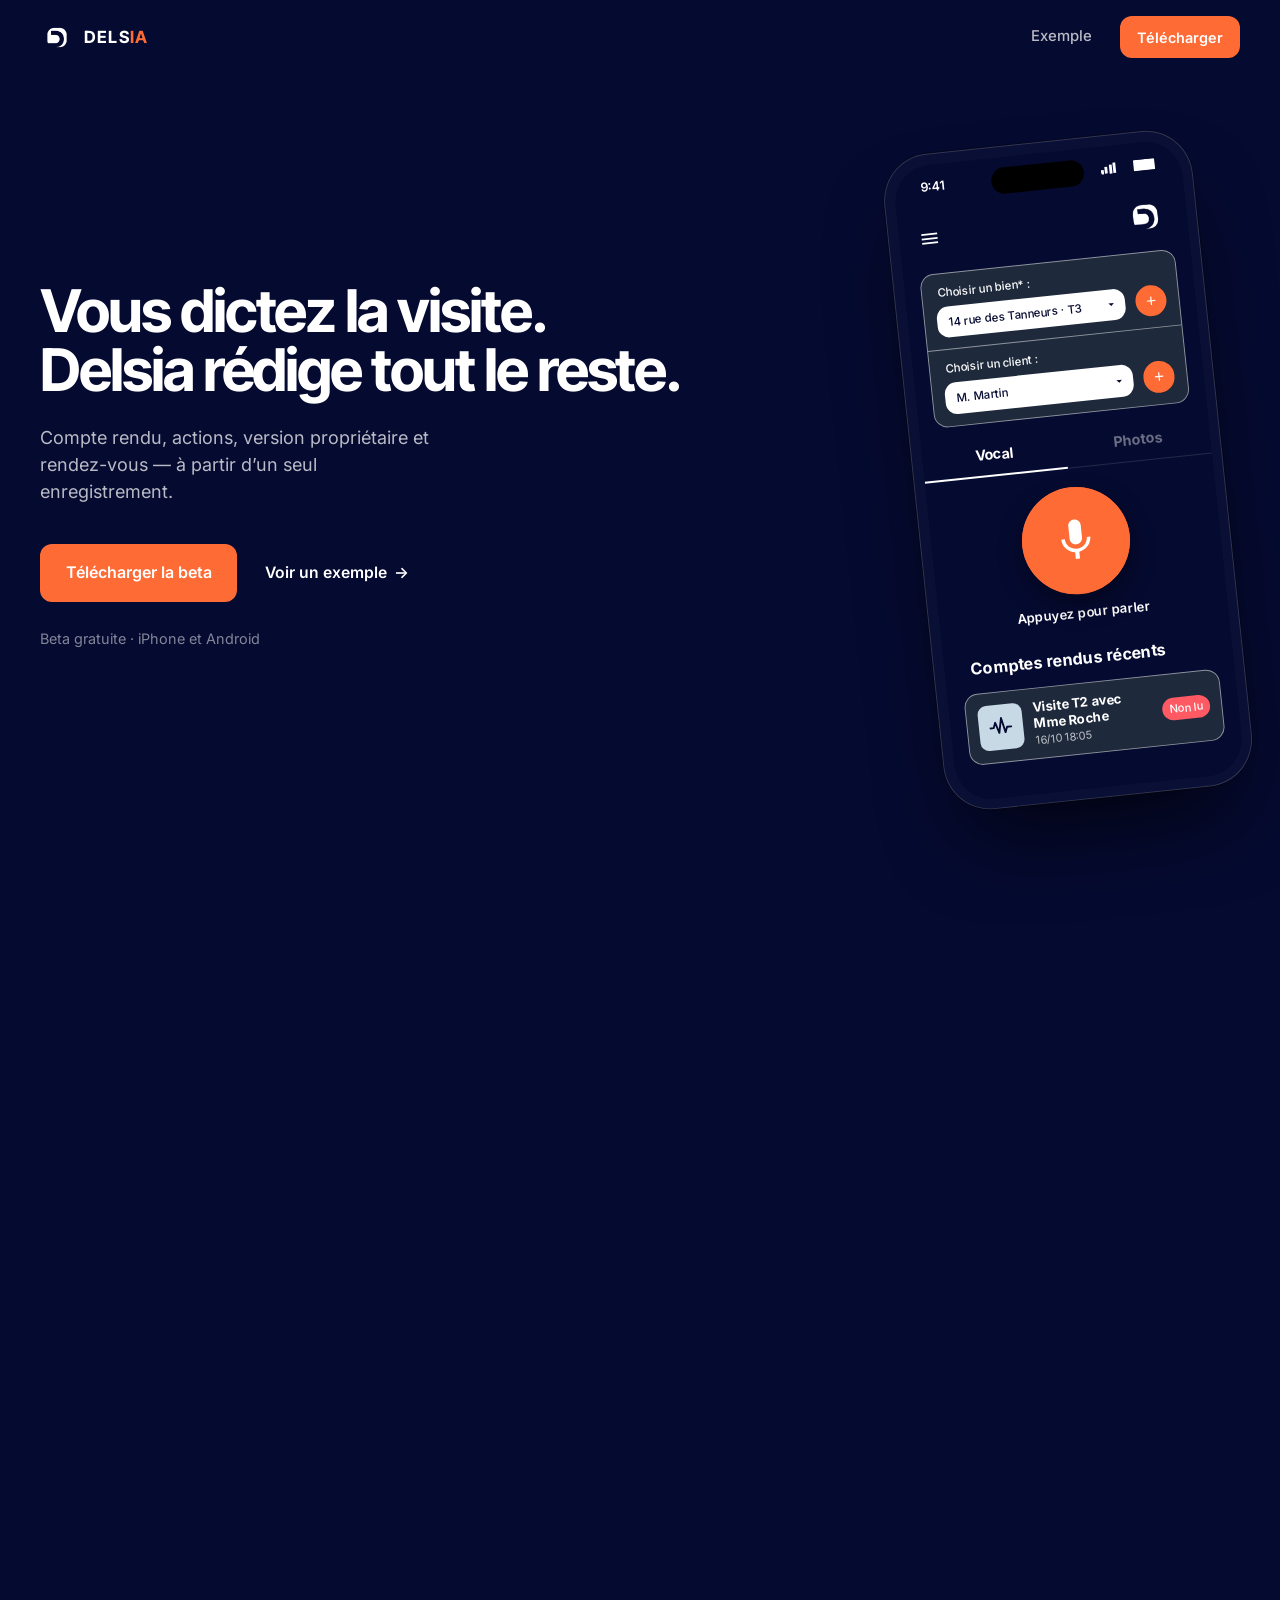
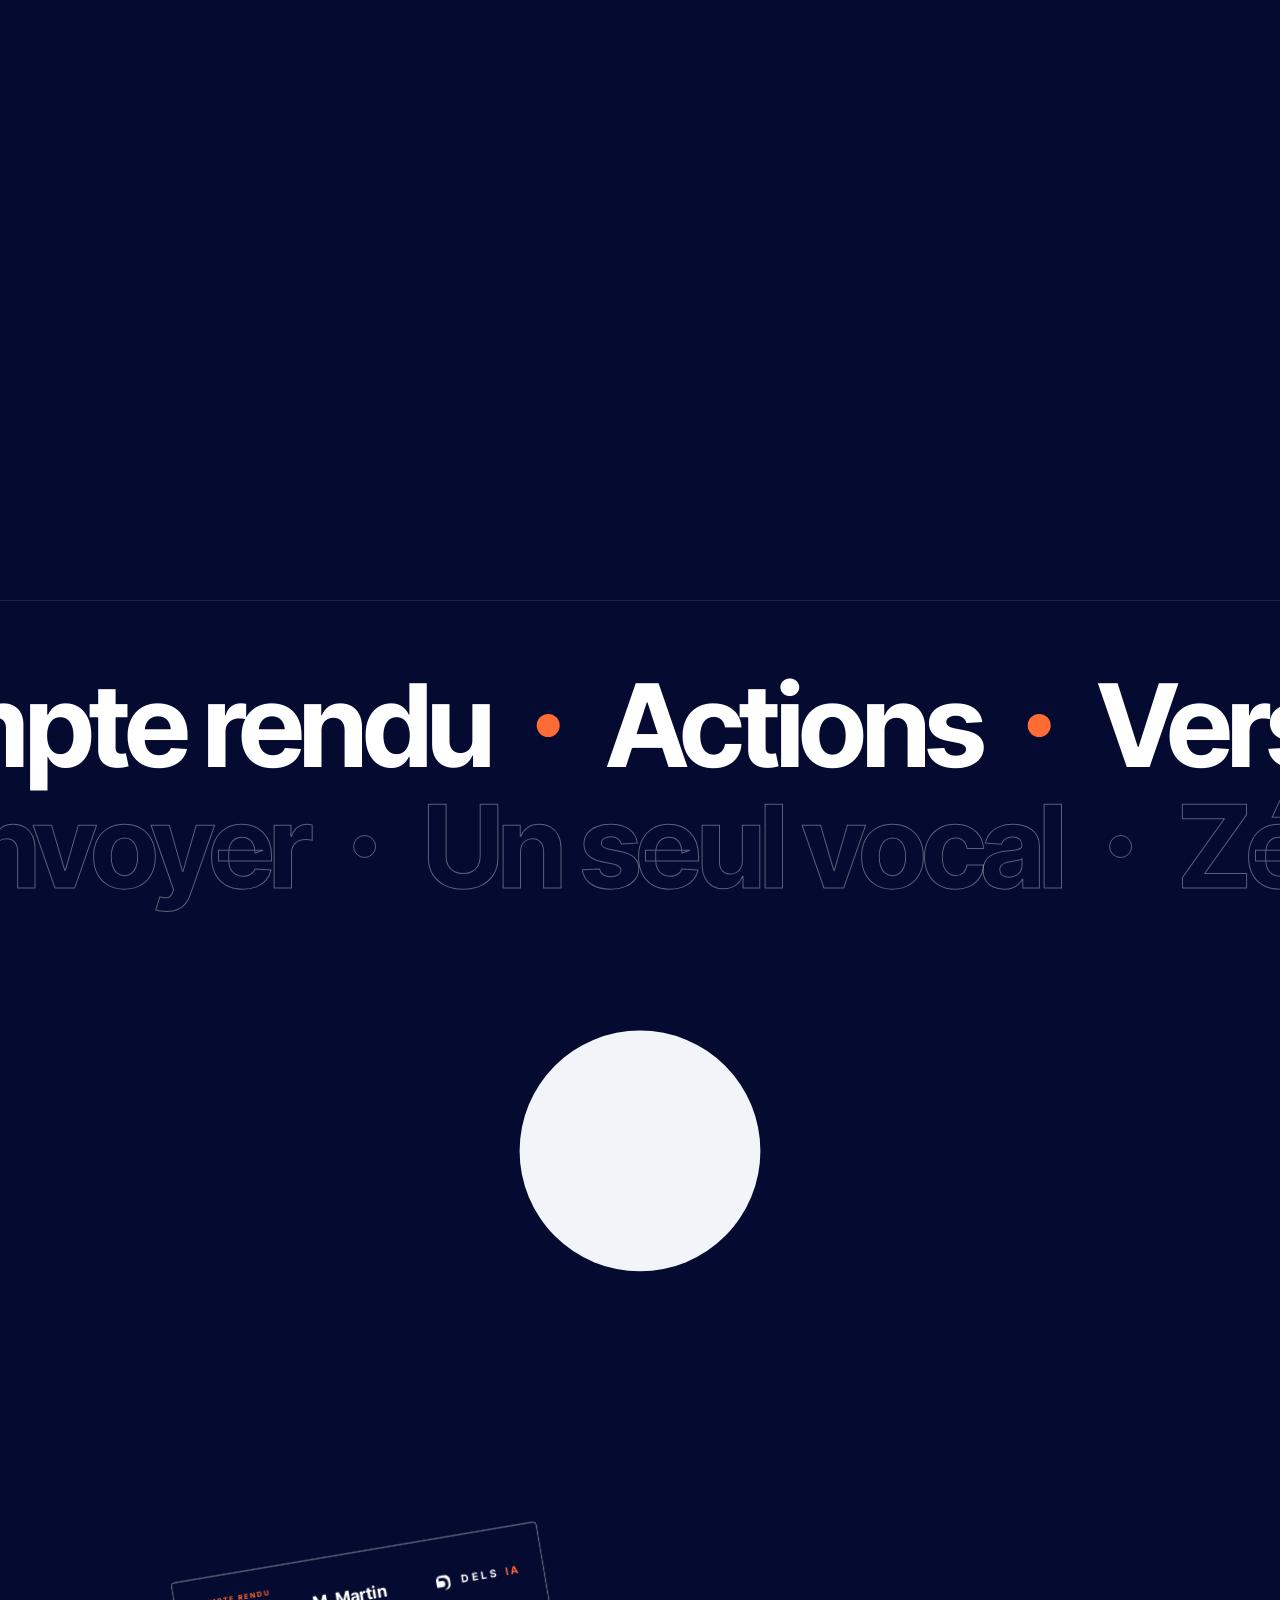
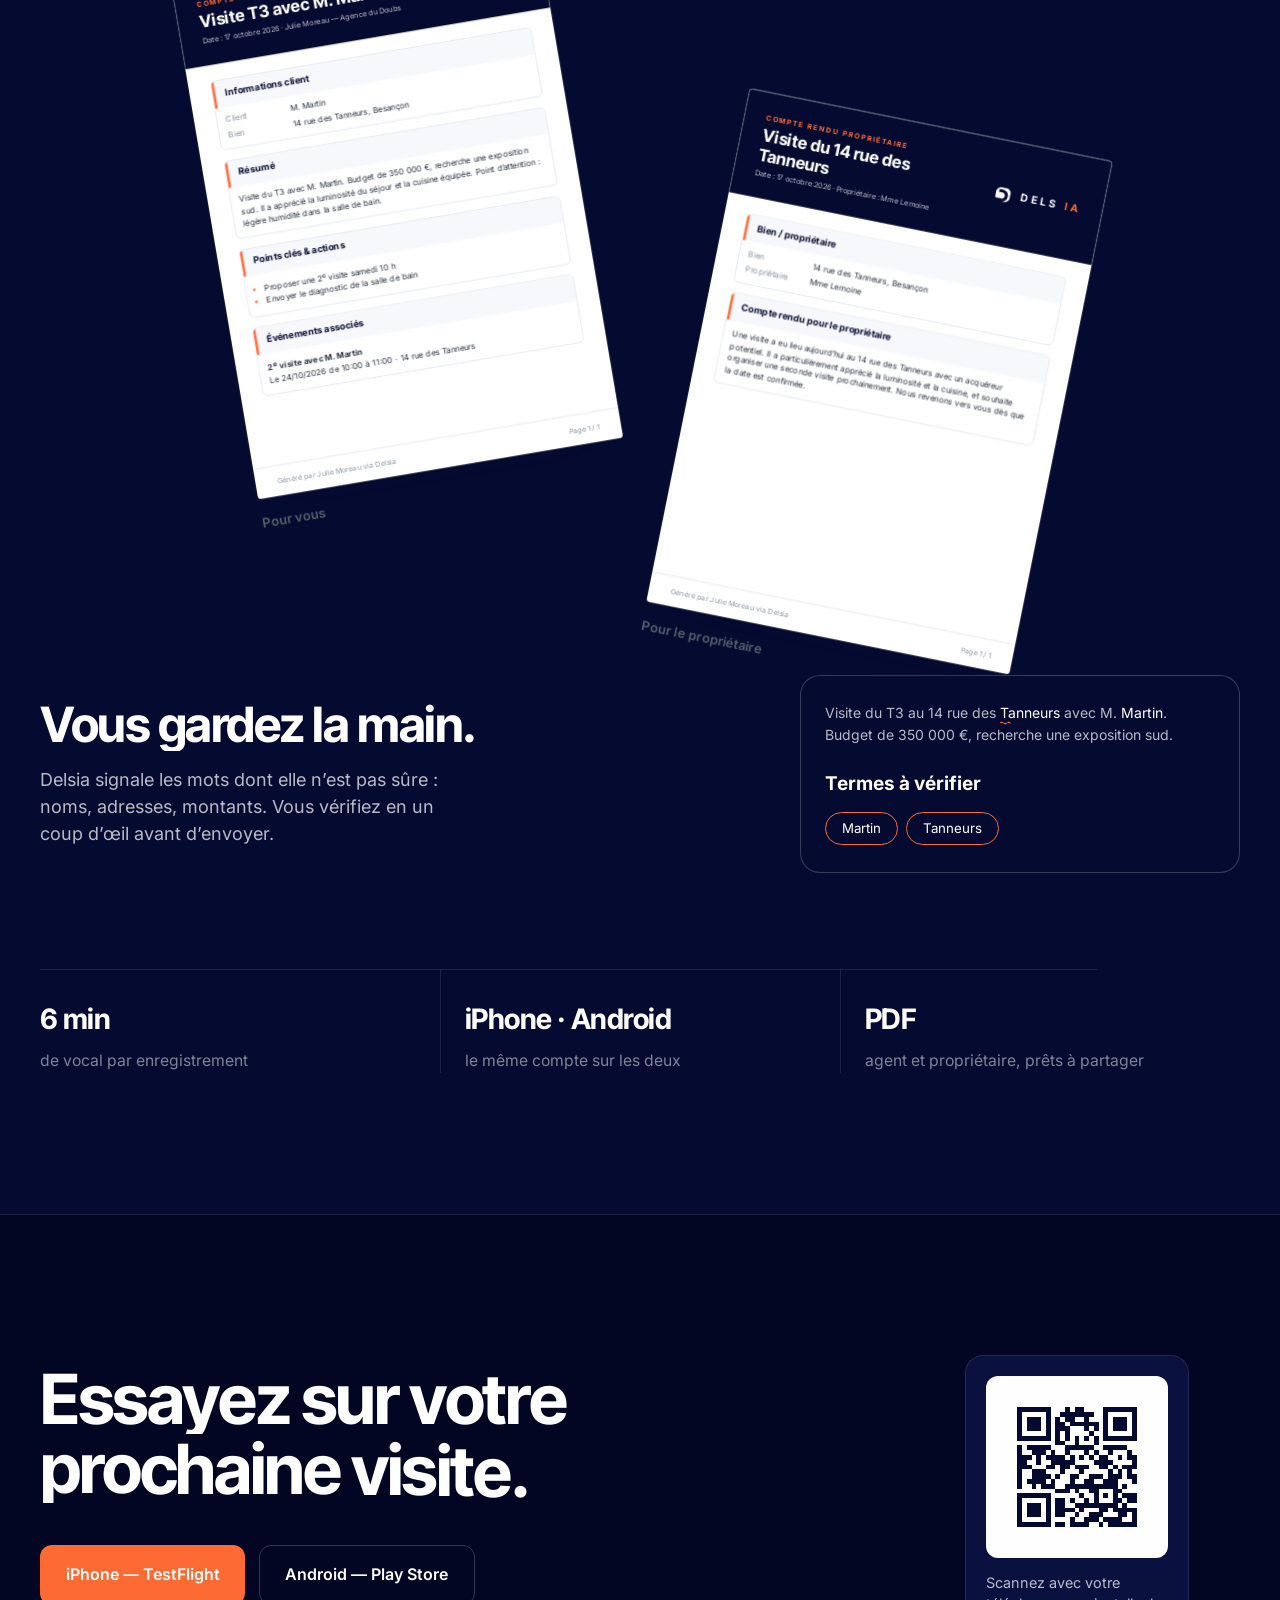
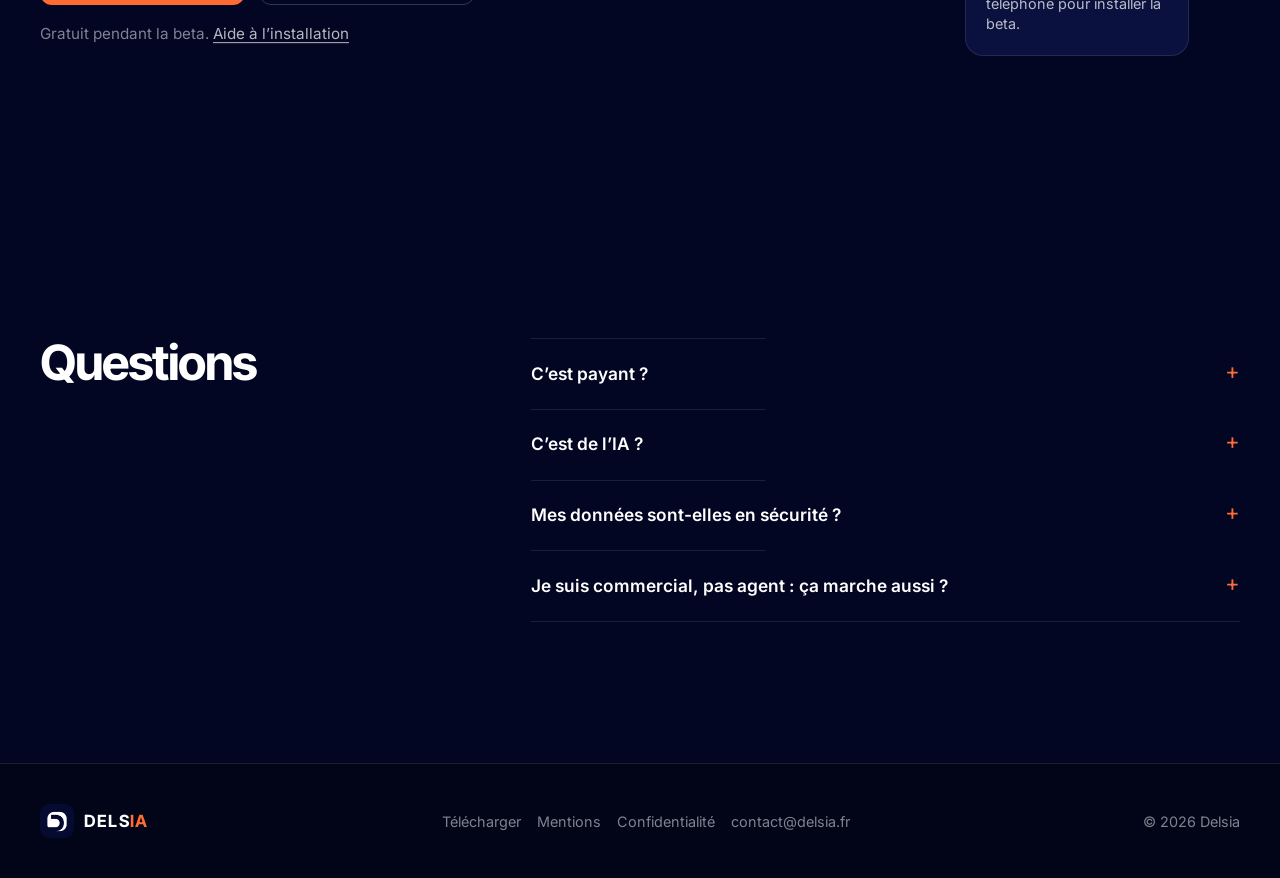
==== commit 6ac42b5b: "Hide paid offer for beta and add SEO foundation. Remove public links to subscription, account and CG" ====
--- a/index.html
+++ b/index.html
@@ -35,6 +35,42 @@
         }, 4000);
       }
     </script>
+    <script type="application/ld+json">
+      {
+        "@context": "https://schema.org",
+        "@graph": [
+          {
+            "@type": "Organization",
+            "@id": "https://delsia.fr/#organization",
+            "name": "Delsia",
+            "url": "https://delsia.fr/",
+            "logo": "https://delsia.fr/apple-touch-icon.png",
+            "email": "contact@delsia.fr",
+            "sameAs": ["https://play.google.com/store/apps/details?id=fr.delsia.app"]
+          },
+          {
+            "@type": "WebSite",
+            "@id": "https://delsia.fr/#website",
+            "name": "Delsia",
+            "url": "https://delsia.fr/",
+            "inLanguage": "fr-FR",
+            "publisher": { "@id": "https://delsia.fr/#organization" }
+          },
+          {
+            "@type": "MobileApplication",
+            "name": "Delsia",
+            "operatingSystem": "iOS, Android",
+            "applicationCategory": "BusinessApplication",
+            "description": "Application pour agents immobiliers : vous dictez la visite, Delsia rédige le compte rendu, les actions, la version propriétaire et les rendez-vous.",
+            "url": "https://delsia.fr/",
+            "downloadUrl": "https://delsia.fr/pricing",
+            "inLanguage": "fr-FR",
+            "publisher": { "@id": "https://delsia.fr/#organization" },
+            "offers": { "@type": "Offer", "price": "0", "priceCurrency": "EUR", "description": "Beta gratuite" }
+          }
+        ]
+      }
+    </script>
   </head>
   <body class="home">
     <svg width="0" height="0" style="position: absolute" aria-hidden="true">
@@ -63,8 +99,6 @@
         <button class="nav__toggle" id="navToggle" type="button" aria-label="Menu">☰</button>
         <nav class="nav__links" id="navLinks">
           <a href="#exemple" data-to-example>Exemple</a>
-          <a href="abonnement.html">Tarif</a>
-          <a href="compte.html">Mon compte</a>
           <a class="btn btn--primary" href="#essayer">Télécharger</a>
         </nav>
       </div>
@@ -430,14 +464,6 @@
               <figcaption>Scannez avec votre téléphone pour installer la beta.</figcaption>
             </figure>
           </div>
-
-          <div class="try__plan" data-line>
-            <p>
-              <strong>Ensuite : plan Agent, 12&nbsp;€&nbsp;TTC / mois.</strong>
-              60 comptes rendus par mois, sans engagement.
-            </p>
-            <a class="link-arrow" href="abonnement.html">Voir l’abonnement</a>
-          </div>
         </div>
       </section>
 
@@ -447,8 +473,8 @@
           <h2 class="h2" data-split>Questions</h2>
           <div class="qa__list">
             <details data-line>
-              <summary>Faut-il s’abonner pour tester&nbsp;?</summary>
-              <p>Non. La beta est gratuite. Vous vous abonnez seulement si l’app vous fait gagner du temps.</p>
+              <summary>C’est payant&nbsp;?</summary>
+              <p>Non, la beta est gratuite et sans carte bancaire. Si une offre payante arrive plus tard, vous serez prévenu avant, et rien ne vous sera facturé sans votre accord.</p>
             </details>
             <details data-line>
               <summary>C’est de l’IA&nbsp;?</summary>
@@ -459,10 +485,6 @@
               <p>Elles sont hébergées dans l’Union européenne. Le détail est dans la <a href="confidentialite.html">politique de confidentialité</a>.</p>
             </details>
             <details data-line>
-              <summary>Où paie-t-on&nbsp;?</summary>
-              <p>Sur delsia.fr, par carte via Stripe — pas dans l’App Store. <a href="abonnement.html">Voir l’abonnement</a>.</p>
-            </details>
-            <details data-line>
               <summary>Je suis commercial, pas agent&nbsp;: ça marche aussi&nbsp;?</summary>
               <p>Oui. Le compte rendu et les actions fonctionnent pour tout rendez-vous client. Seule la version propriétaire est propre aux agents immobiliers.</p>
             </details>
@@ -479,11 +501,8 @@
         </a>
         <div class="footer__links">
           <a href="pricing.html">Télécharger</a>
-          <a href="abonnement.html">Abonnement</a>
-          <a href="compte.html">Mon compte</a>
           <a href="mentions.html">Mentions</a>
           <a href="confidentialite.html">Confidentialité</a>
-          <a href="cgv.html">CGV</a>
           <a href="mailto:contact@delsia.fr">contact@delsia.fr</a>
         </div>
         <span>© <span id="year"></span> Delsia</span>
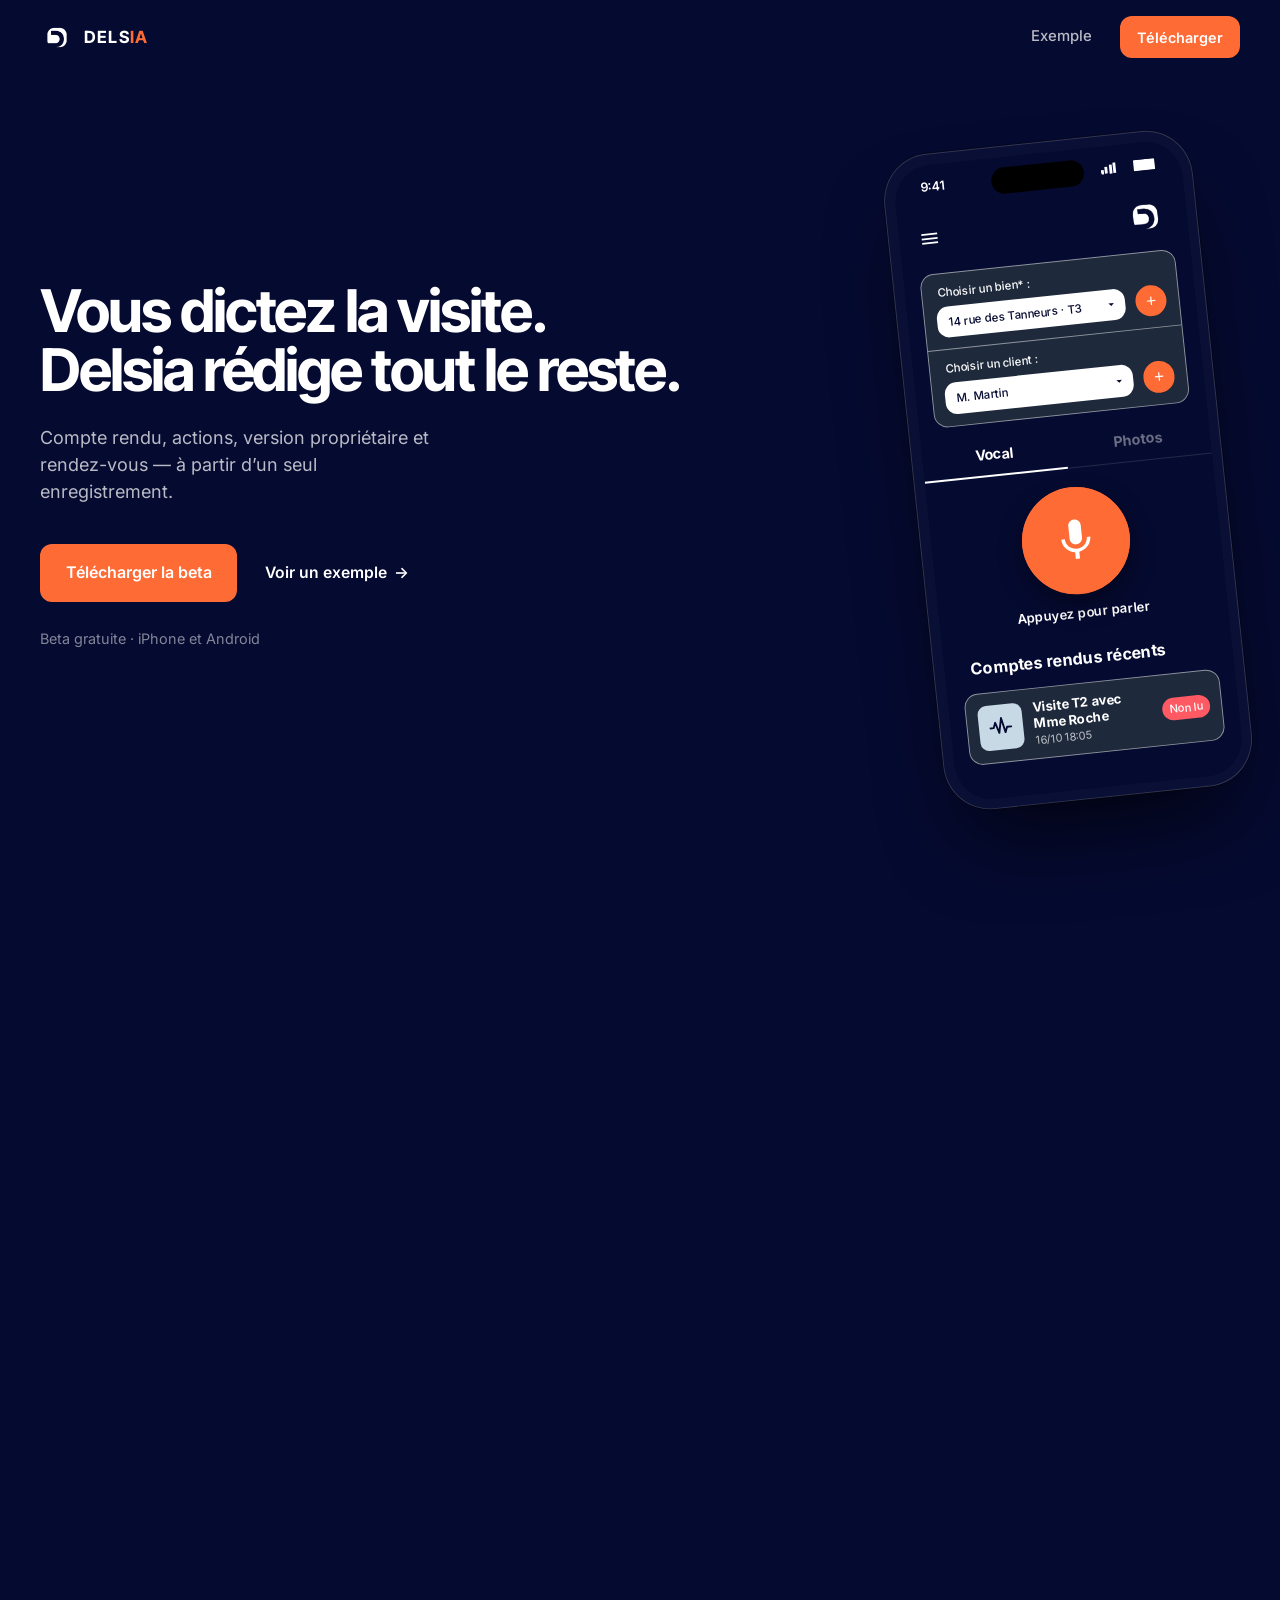
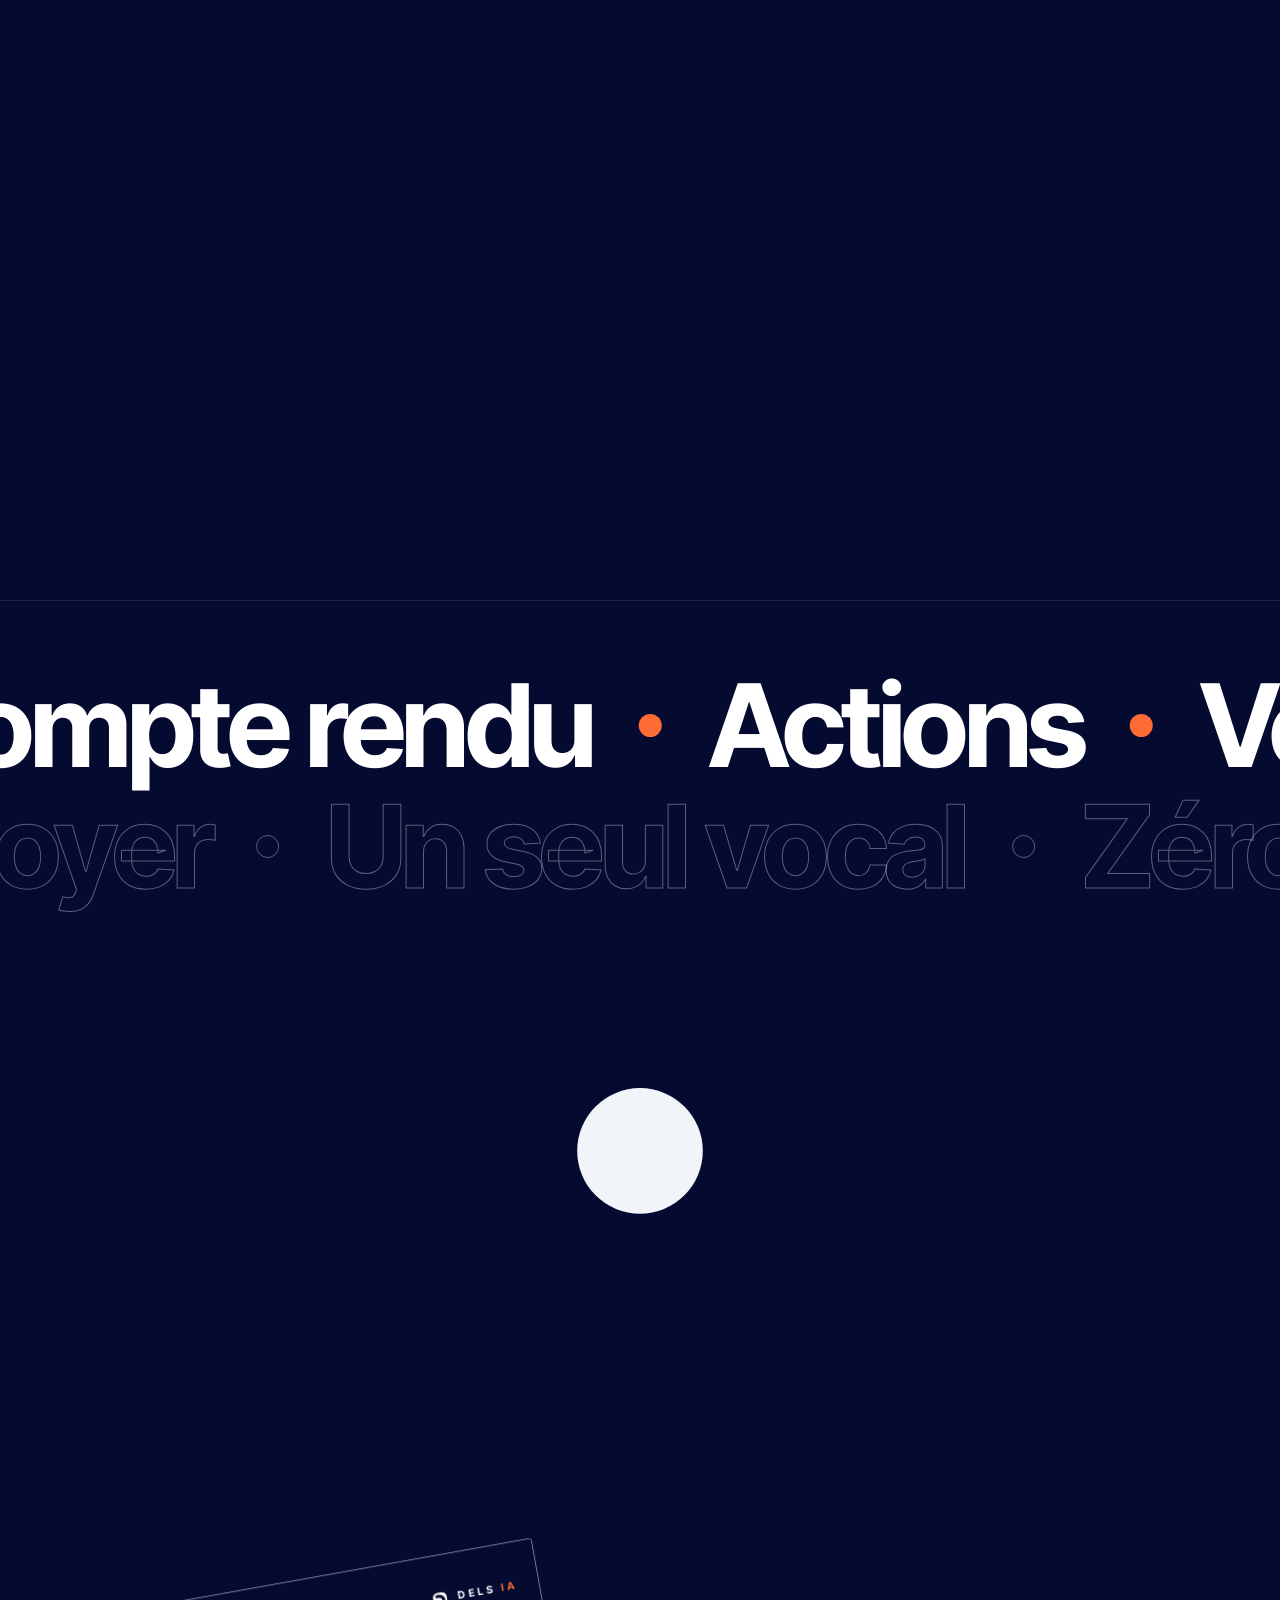
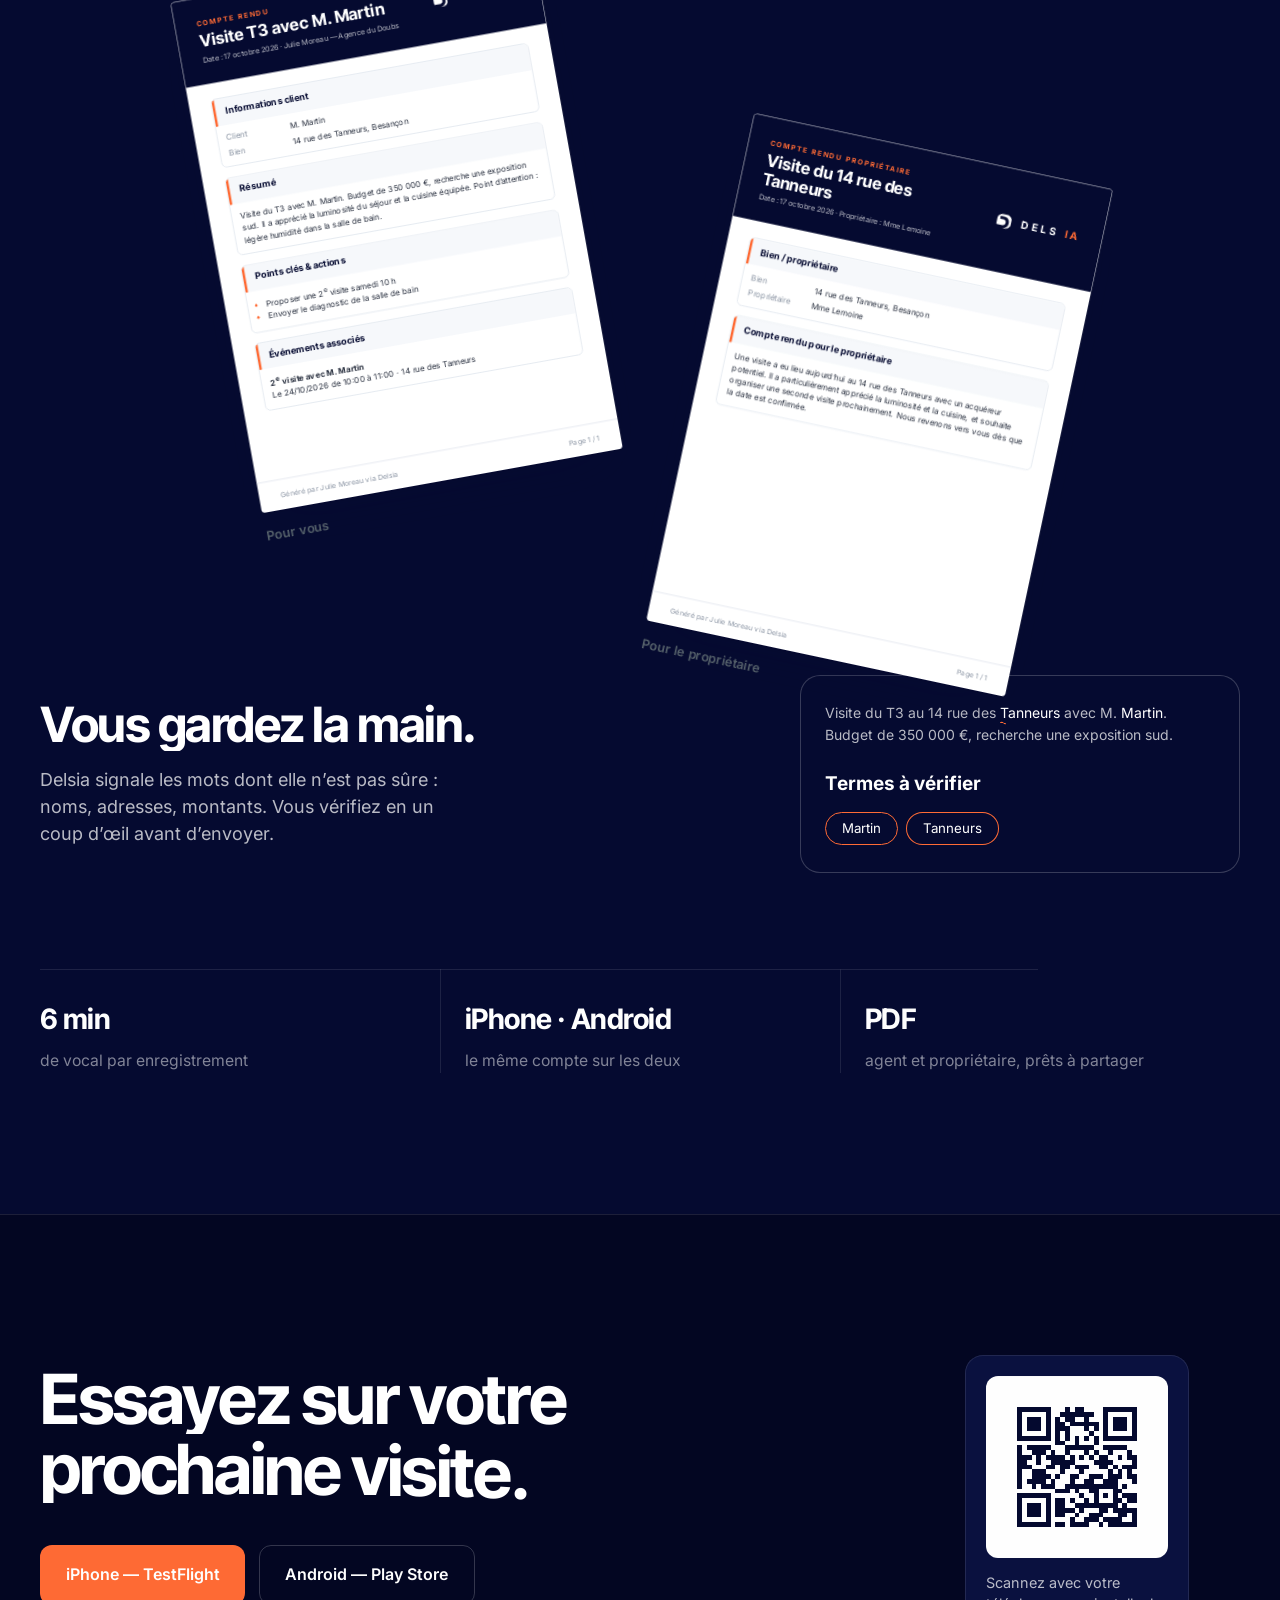
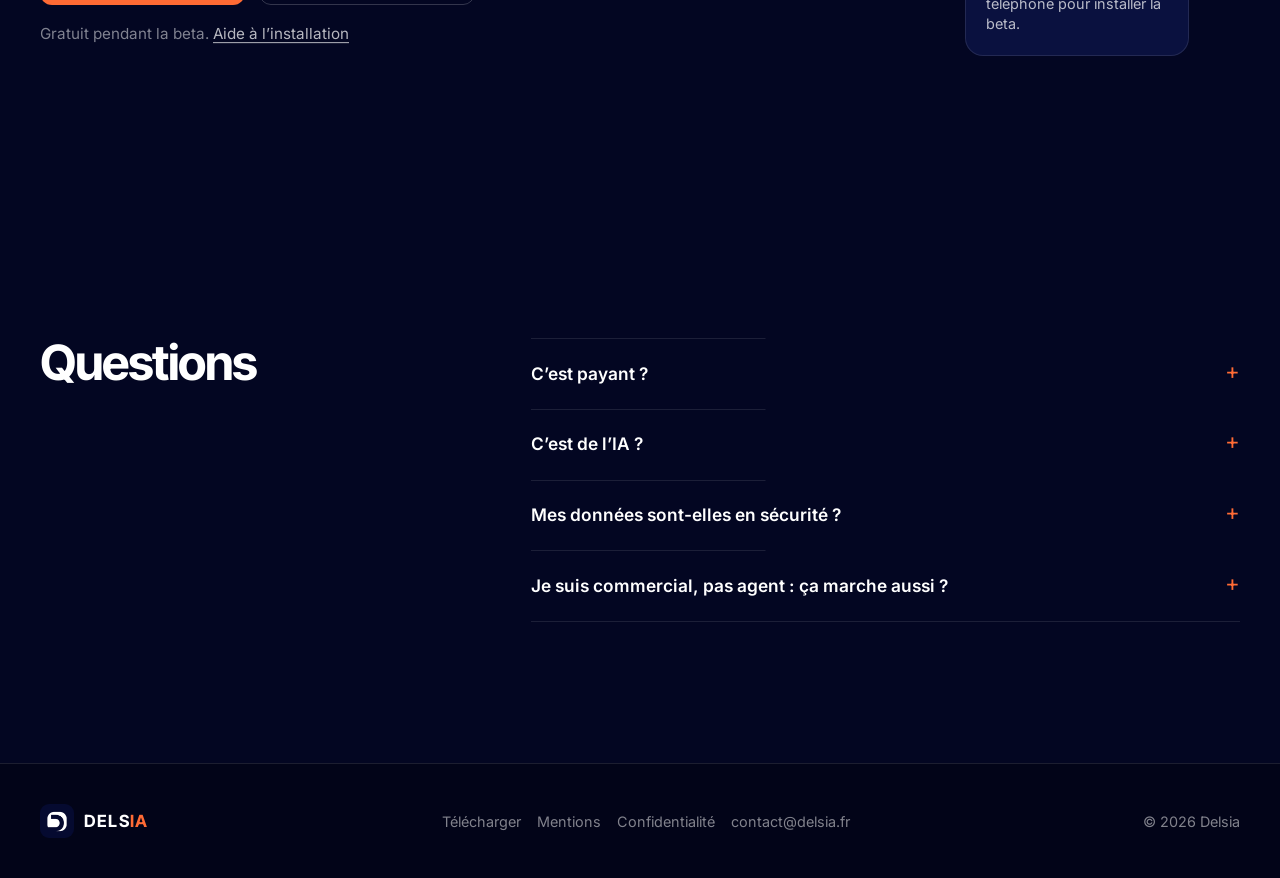
==== commit 244b5266: "Update homepage title for clearer Google search snippets. Co-authored-by: Cursor <cursoragent@cursor" ====
--- a/index.html
+++ b/index.html
@@ -3,7 +3,7 @@
   <head>
     <meta charset="utf-8" />
     <meta name="viewport" content="width=device-width, initial-scale=1" />
-    <title>Delsia — Vous dictez la visite, Delsia rédige le compte rendu</title>
+    <title>Delsia — Compte rendu de visite dicté en un vocal</title>
     <meta
       name="description"
       content="Après une visite, vous dictez. Delsia rédige le compte rendu, les actions, la version propriétaire et les rendez-vous — à partir d’un seul enregistrement."
@@ -15,7 +15,7 @@
     <meta property="og:type" content="website" />
     <meta property="og:site_name" content="Delsia" />
     <meta property="og:locale" content="fr_FR" />
-    <meta property="og:title" content="Delsia — Vous dictez la visite, Delsia rédige le compte rendu" />
+    <meta property="og:title" content="Delsia — Compte rendu de visite dicté en un vocal" />
     <meta
       property="og:description"
       content="Après une visite, vous dictez. Delsia rédige le compte rendu, les actions, la version propriétaire et les rendez-vous — à partir d’un seul enregistrement."
